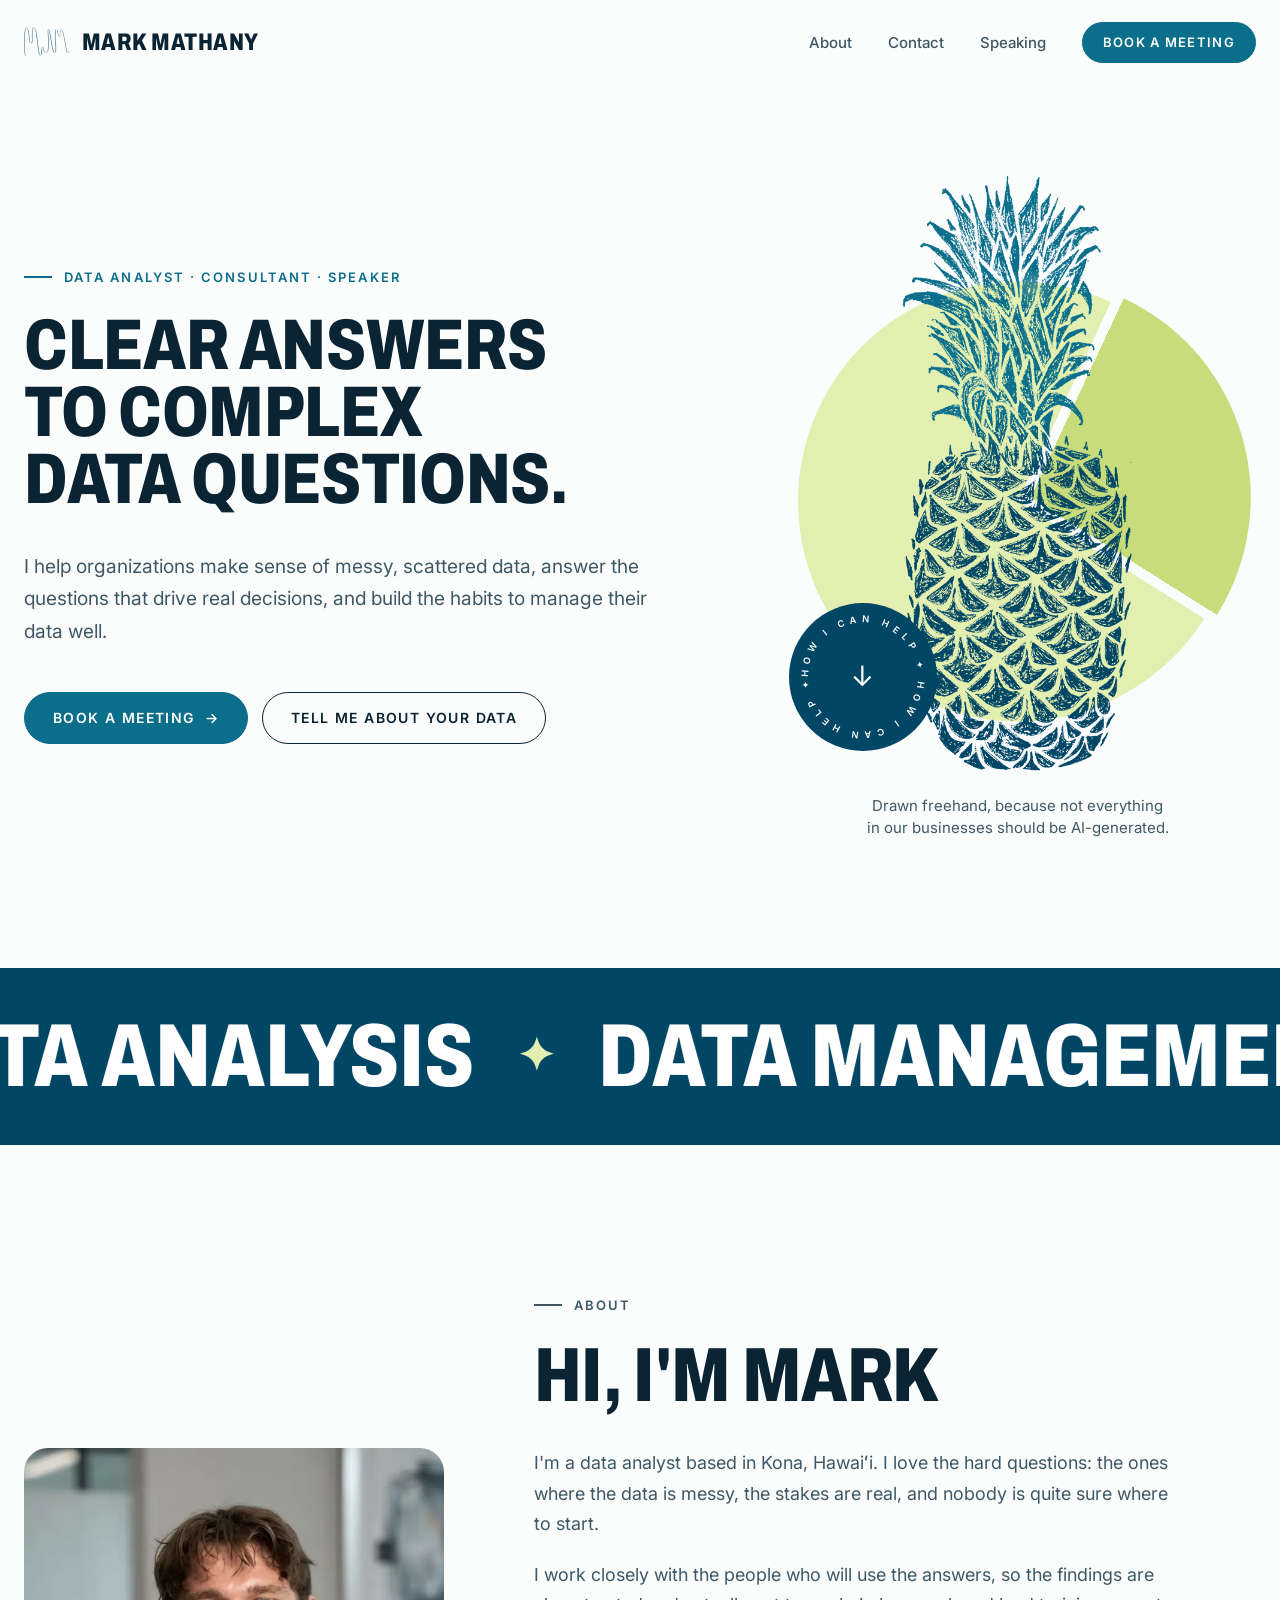
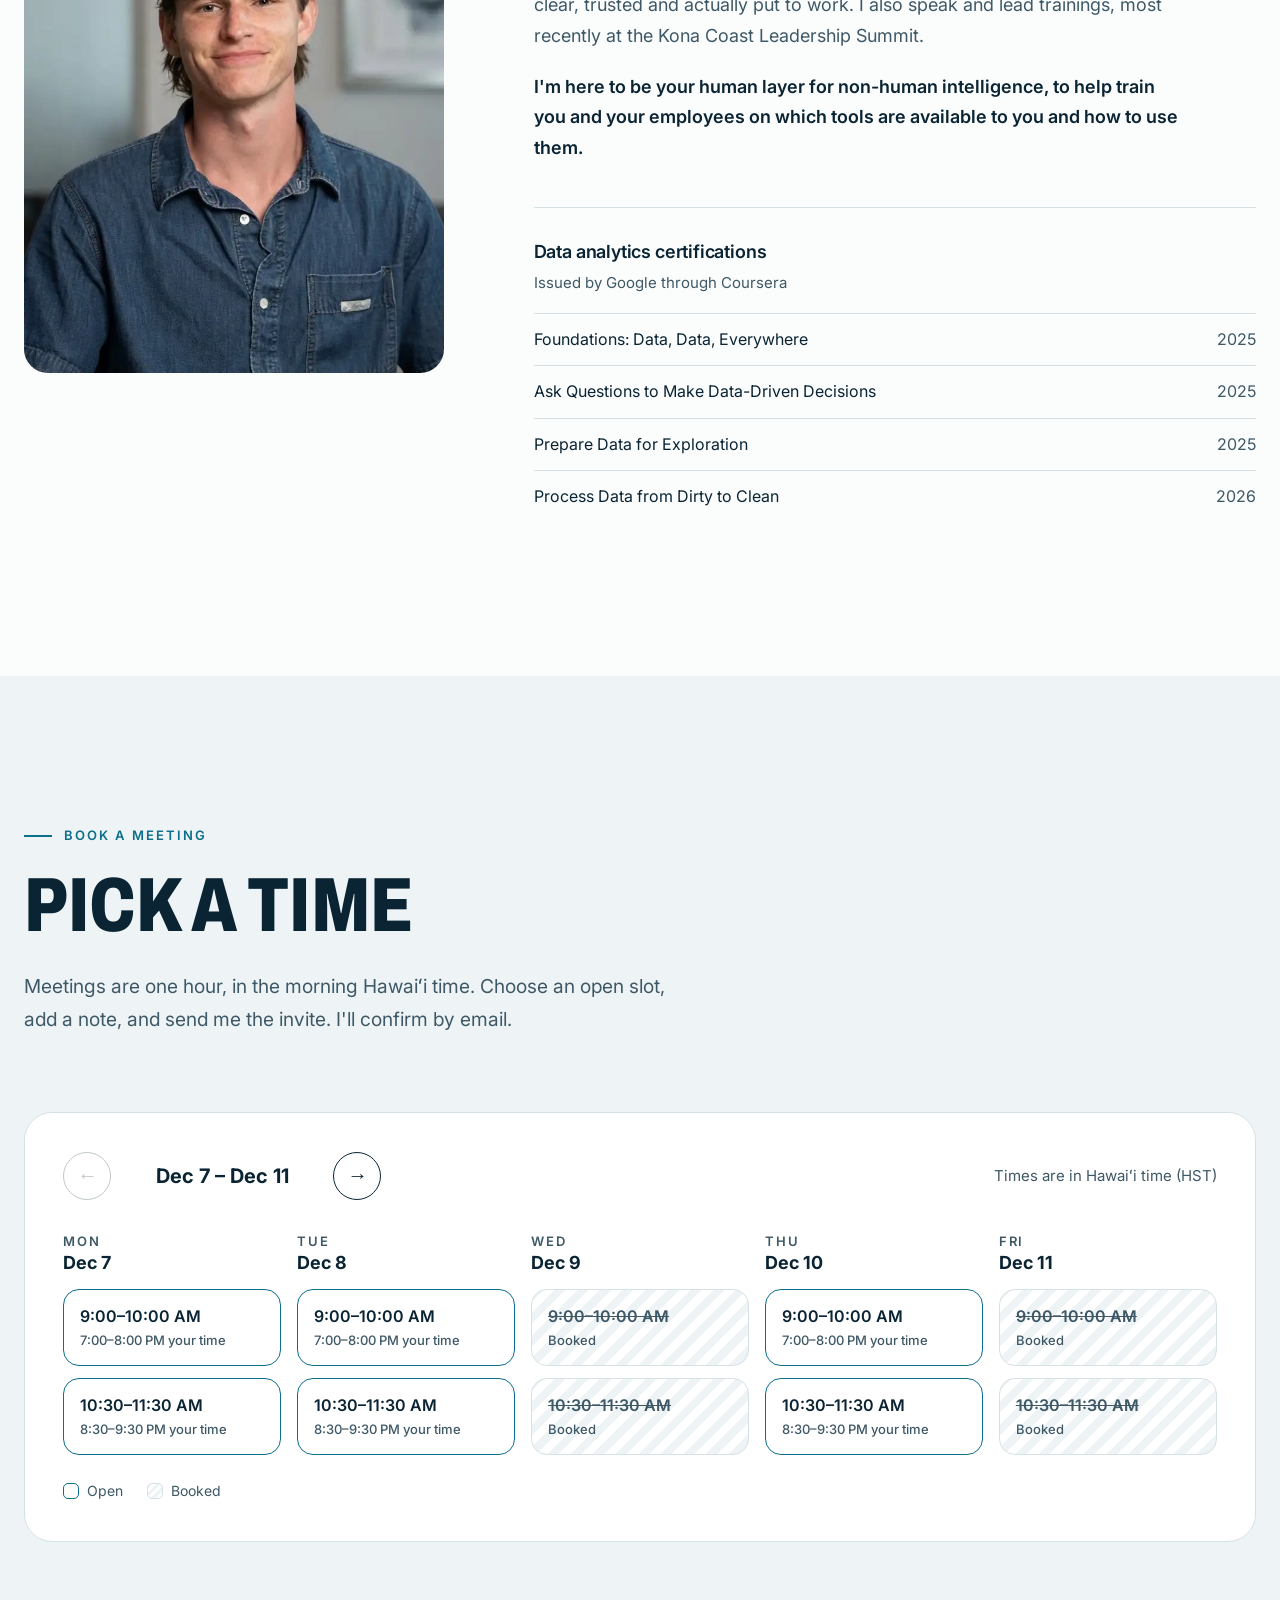
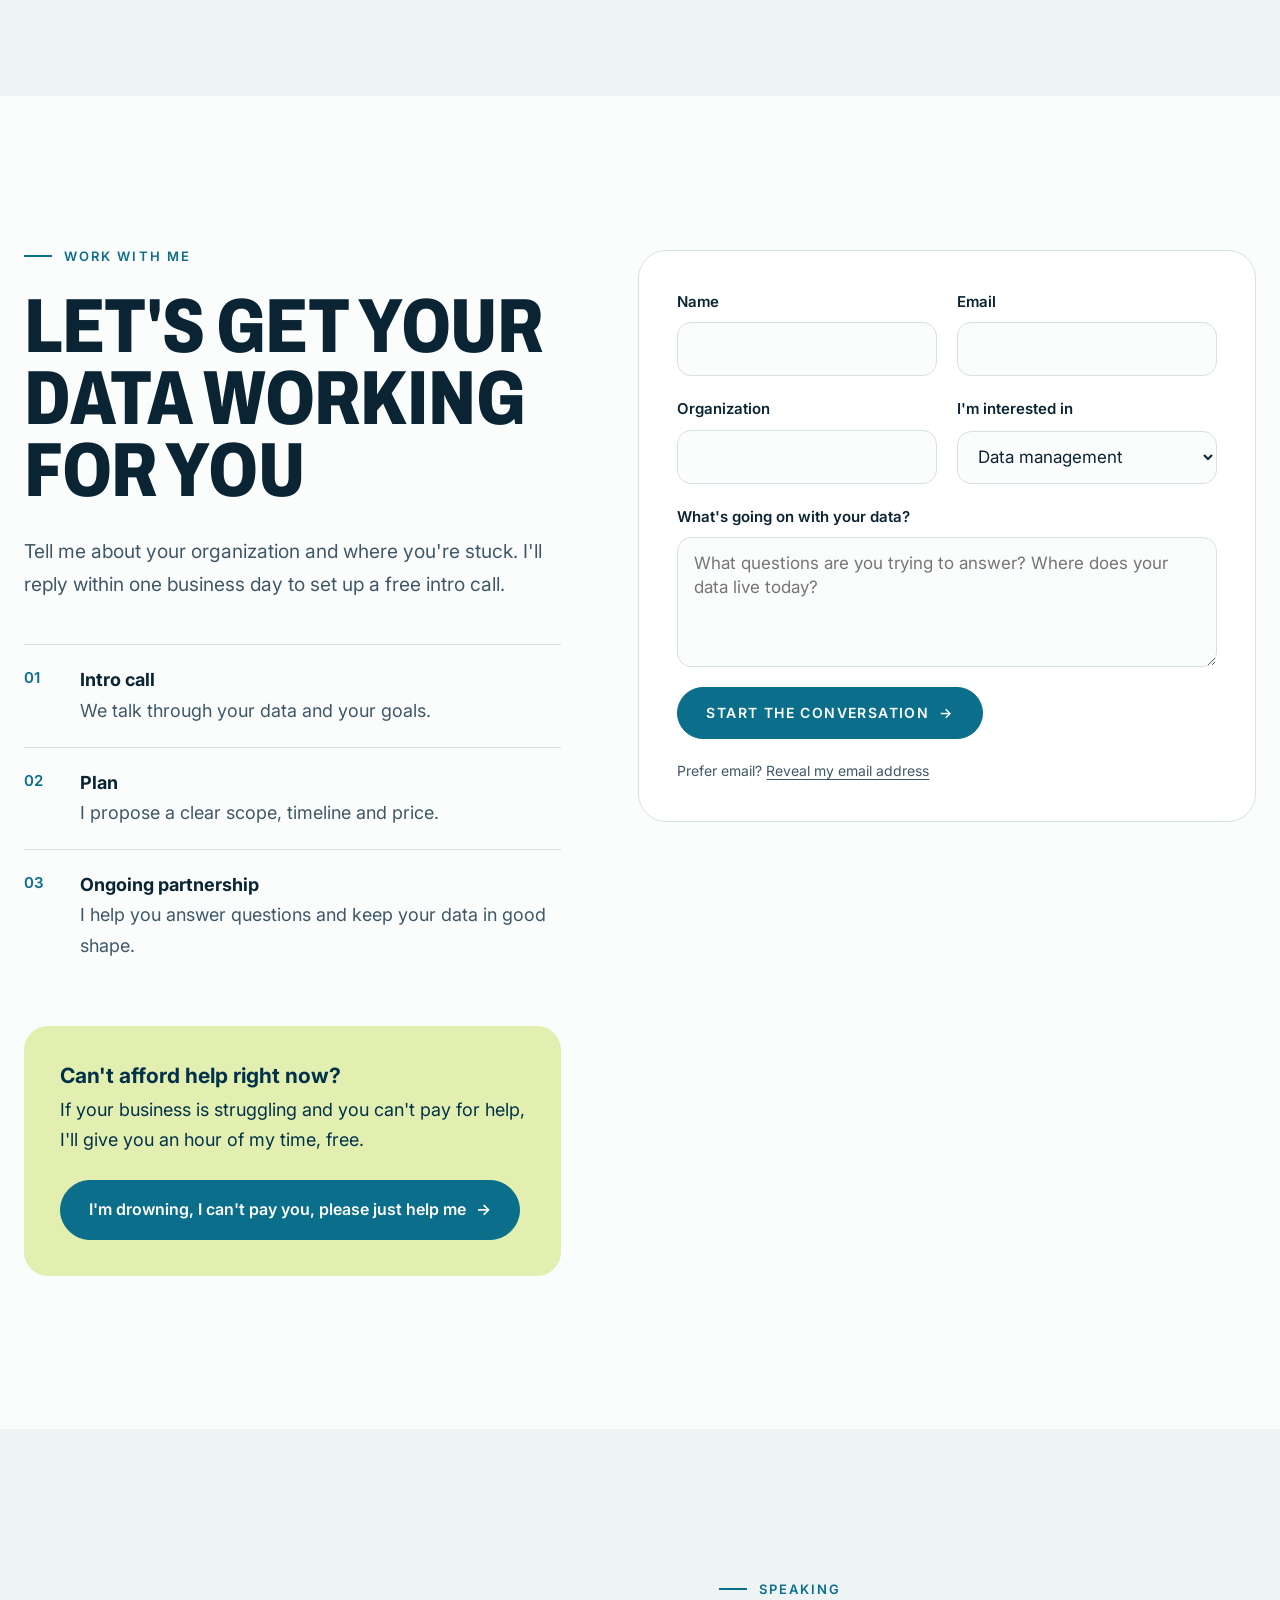
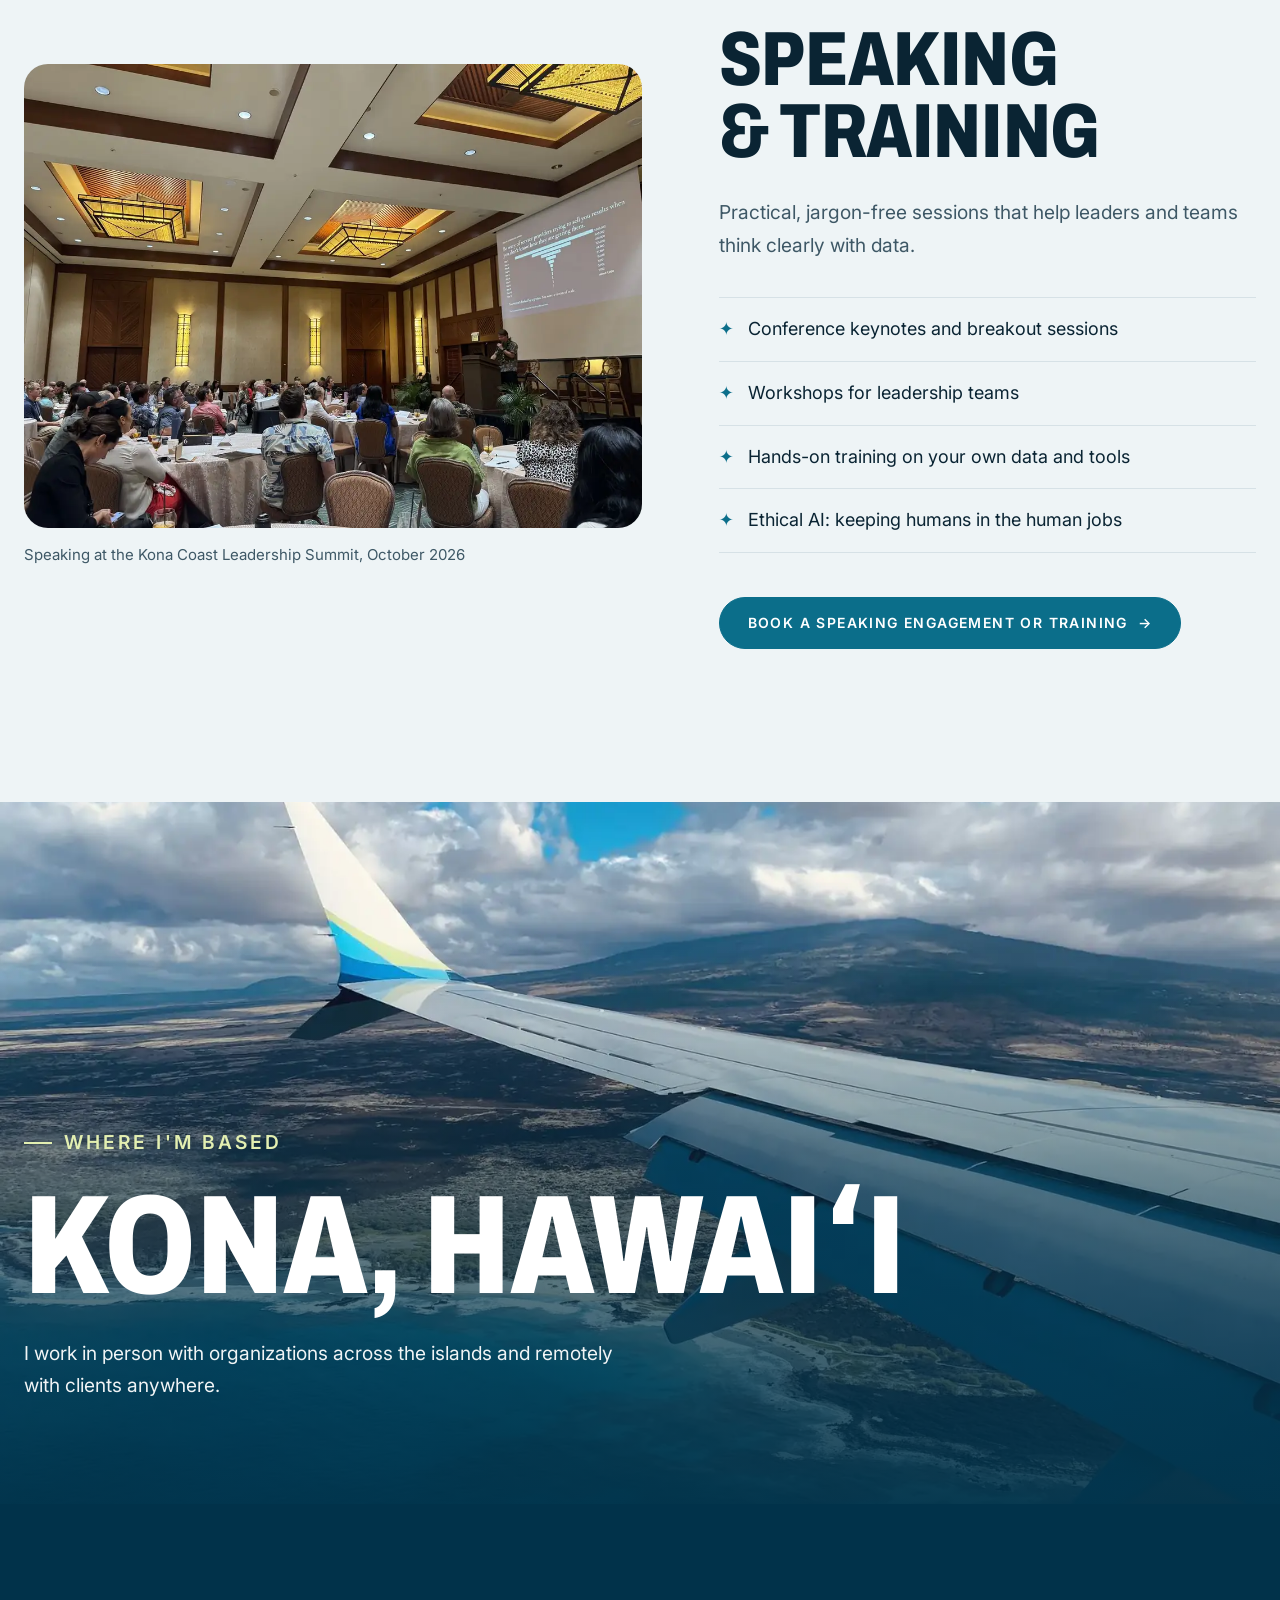
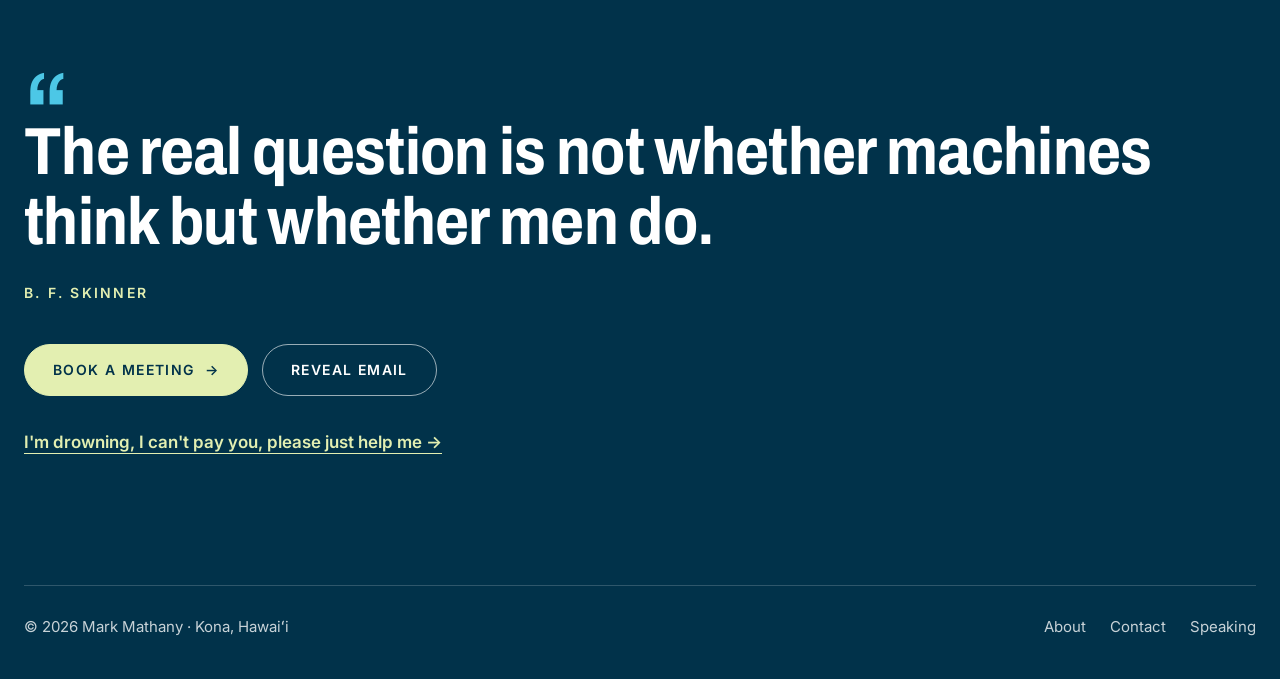
==== index.html @ 57499d97 "Point the spinning badge at About and update the hero roles The badge next to the pineapple now read" ====
<!doctype html>
<html lang="en">
<head>
<meta charset="utf-8">
<meta name="viewport" content="width=device-width, initial-scale=1">
<title>Mark Mathany | Data Analyst, Consultant &amp; Speaker in Kona, Hawaiʻi</title>
<meta name="description" content="Mark Mathany is a data analyst in Kona, Hawaiʻi who turns messy data into clear answers. Data analysis, data management, dashboards, ethical AI, speaking and training.">
<meta property="og:title" content="Mark Mathany | Data Analyst, Consultant &amp; Speaker">
<meta property="og:description" content="Clear answers to complex data questions. Based in Kona, Hawaiʻi.">
<meta property="og:type" content="website">
<meta property="og:site_name" content="Mark Mathany">
<meta property="og:url" content="https://www.markmathany.com/">
<meta property="og:image" content="https://www.markmathany.com/images/og.jpg?v=2">
<meta property="og:image:width" content="1200">
<meta property="og:image:height" content="630">
<meta property="og:image:alt" content="Clear answers to complex data questions. Mark Mathany, Kona, Hawaiʻi.">
<meta name="twitter:card" content="summary_large_image">
<link rel="canonical" href="https://www.markmathany.com/">
<meta name="theme-color" content="#024665">
<link rel="icon" type="image/png" href="images/favicon.png">
<link rel="apple-touch-icon" href="images/apple-touch-icon.png">
<link rel="preconnect" href="https://fonts.googleapis.com">
<link rel="preconnect" href="https://fonts.gstatic.com" crossorigin>
<link href="https://fonts.googleapis.com/css2?family=Archivo:wdth,wght@62..125,400..900&family=Inter:wght@400;500;600;700&display=swap" rel="stylesheet">
<script>document.documentElement.classList.add('js');</script>
<link rel="stylesheet" href="styles.css">
<script src="site.js" defer></script>
</head>
<body>
<a class="skip" href="#main">Skip to content</a>

<header class="site-header">
  <div class="wrap">
    <a class="logo" href="#top" aria-label="Mark Mathany, home"><span class="logo-mark" aria-hidden="true"></span>Mark Mathany</a>
    <nav class="nav" aria-label="Main">
      <a href="#about">About</a>
      <a href="#work-with-me">Contact</a>
      <a href="#speaking">Speaking</a>
      <a class="btn" href="#book">Book a meeting</a>
    </nav>
  </div>
</header>

<main id="main">
  <!-- ===== HERO ===== -->
  <section class="hero" id="top">
    <div class="wrap">
      <div>
        <p class="eyebrow">Data analyst · Consultant · Speaker</p>
        <h1>Clear answers to complex data questions.</h1>
        <p class="lede">I help organizations make sense of messy, scattered data, answer the questions that drive real decisions, and build the habits to manage their data well.</p>
        <div class="actions">
          <a class="btn" href="#book">Book a meeting <span class="arrow" aria-hidden="true">→</span></a>
          <a class="btn ghost" href="#work-with-me">Tell me about your data</a>
        </div>
      </div>
      <figure class="hero-visual">
        <div class="hero-art">
          <div class="sun" aria-hidden="true"></div>
          <div class="pineapple" role="img" aria-label="Hand-drawn pineapple illustration"></div>
          <a class="badge" href="#about" aria-label="How I can help">
            <svg viewBox="0 0 200 200" aria-hidden="true">
              <defs><path id="badge-circle" d="M100,100 m-74,0 a74,74 0 1,1 148,0 a74,74 0 1,1 -148,0"/></defs>
              <text><textPath href="#badge-circle" textLength="462" lengthAdjust="spacing">HOW I CAN HELP ✦ HOW I CAN HELP ✦</textPath></text>
            </svg>
            <span class="arrow" aria-hidden="true">↓</span>
          </a>
        </div>
        <figcaption class="art-note">Drawn freehand, because not everything in our businesses should be AI-generated.</figcaption>
      </figure>
    </div>
  </section>

  <!-- ===== SLIDING BANNER (drag it, or let it slide) ===== -->
  <div class="marquee on-dark" data-marquee aria-label="Data analysis, data management, ethical AI, dashboards and reporting, speaking, training. Based in Kona, Hawaiʻi.">
    <div class="marquee-track">
      <div class="marquee-group" aria-hidden="true">
        <span>Data analysis</span><span class="star">✦</span>
        <span>Data management</span><span class="star">✦</span>
        <span>Ethical AI</span><span class="star">✦</span>
        <span>Dashboards &amp; reporting</span><span class="star">✦</span>
        <span>Speaking</span><span class="star">✦</span>
        <span>Training</span><span class="star">✦</span>
        <span>Kona, Hawaiʻi</span><span class="star">✦</span>
      </div>
    </div>
  </div>

  <!-- ===== ABOUT ===== -->
  <section class="about" id="about">
    <div class="wrap">
      <img class="reveal" src="images/headshot.webp" alt="Portrait of Mark Mathany" loading="lazy">
      <div class="reveal">
        <p class="eyebrow">About</p>
        <h2>Hi, I'm Mark</h2>
        <p>I'm a data analyst based in Kona, Hawaiʻi. I love the hard questions: the ones where the data is messy, the stakes are real, and nobody is quite sure where to start.</p>
        <p>I work closely with the people who will use the answers, so the findings are clear, trusted and actually put to work. I also speak and lead trainings, most recently at the Kona Coast Leadership Summit.</p>
        <p class="mission">I'm here to be your human layer for <span class="nw">non-human</span> intelligence, to help train you and your employees on which tools are available to you and how to use them.</p>
        <div class="credentials">
          <h3>Data analytics certifications</h3>
          <p class="note">Issued by Google through Coursera</p>
          <ul>
            <li>Foundations: Data, Data, Everywhere <span>2025</span></li>
            <li>Ask Questions to Make Data-Driven Decisions <span>2025</span></li>
            <li>Prepare Data for Exploration <span>2025</span></li>
            <li>Process Data from Dirty to Clean <span>2026</span></li>
          </ul>
        </div>
      </div>
    </div>
  </section>

  <!-- ===== BOOK A MEETING ===== -->
  <section class="book" id="book">
    <div class="wrap">
      <div class="section-head reveal">
        <p class="eyebrow">Book a meeting</p>
        <h2>Pick a time</h2>
        <p class="lede">Meetings are one hour, in the morning Hawaiʻi time. Choose an open slot, add a note, and send me the invite. I'll confirm by email.</p>
      </div>
      <div class="booker reveal" data-booker>
        <div class="booker-bar">
          <button class="week-nav" type="button" data-step="-1" aria-label="Previous week">←</button>
          <p class="week-label" aria-live="polite"></p>
          <button class="week-nav" type="button" data-step="1" aria-label="Next week">→</button>
          <p class="tz-note">Times are in Hawaiʻi time (HST)</p>
        </div>
        <div class="days" role="list"></div>
        <div class="legend" aria-hidden="true"><span><i></i>Open</span><span><i class="k-booked"></i>Booked</span></div>
        <div class="confirm" hidden>
          <p class="confirm-time" aria-live="polite"></p>
          <label class="field">What would you like to talk about?
            <select name="topic">
              <option>Help with my data</option>
              <option>Ongoing data management</option>
              <option>Ethical AI practices</option>
              <option>Speaking engagement</option>
              <option>Team training</option>
              <option>Free help hour</option>
              <option>Something else</option>
            </select>
          </label>
          <label class="field">Anything I should know beforehand? (optional)
            <textarea name="note" rows="3"></textarea>
          </label>
          <div class="actions">
            <a class="btn" data-book-google target="_blank" rel="noopener">Book with Google Calendar <span class="arrow" aria-hidden="true">→</span></a>
            <a class="btn ghost" data-book-email>Request by email</a>
          </div>
          <p class="form-note">Google Calendar opens with the time filled in and me added as a guest. Save the event to send me the invite.</p>
        </div>
      </div>
    </div>
  </section>

  <!-- ===== WORK WITH ME ===== -->
  <section class="inquiry" id="work-with-me">
    <div class="wrap">
      <div class="reveal">
        <p class="eyebrow">Work with me</p>
        <h2>Let's get your data working for you</h2>
        <p class="lede" style="margin-top:28px">Tell me about your organization and where you're stuck. I'll reply within one business day to set up a free intro call.</p>
        <ol class="steps">
          <li><strong>Intro call</strong>We talk through your data and your goals.</li>
          <li><strong>Plan</strong>I propose a clear scope, timeline and price.</li>
          <li><strong>Ongoing partnership</strong>I help you answer questions and keep your data in good shape.</li>
        </ol>
        <div class="lifeline">
          <p class="lifeline-title">Can't afford help right now?</p>
          <p>If your business is struggling and you can't pay for help, I'll give you an hour of my time, free.</p>
          <a class="btn plea" href="help.html">I'm drowning, I can't pay you, please just help me <span class="arrow" aria-hidden="true">→</span></a>
        </div>
      </div>
      <!-- To receive messages without opening an email app, create a free form at formspree.io and paste its URL into data-endpoint. -->
      <form class="reveal" id="inquiry-form" data-endpoint="" data-subject="New inquiry">
        <div class="row">
          <label class="field">Name<input name="name" required autocomplete="name"></label>
          <label class="field">Email<input name="email" type="email" required autocomplete="email"></label>
        </div>
        <div class="row">
          <label class="field">Organization<input name="organization" autocomplete="organization"></label>
          <label class="field">I'm interested in
            <select name="interest">
              <option>Data management</option>
              <option>A specific problem</option>
              <option>Dashboards and reporting</option>
              <option>Ethical AI practices</option>
              <option>Speaking or training</option>
              <option>Not sure yet</option>
            </select>
          </label>
        </div>
        <label class="field">What's going on with your data?<textarea name="message" required placeholder="What questions are you trying to answer? Where does your data live today?"></textarea></label>
        <button class="btn" type="submit">Start the conversation <span class="arrow" aria-hidden="true">→</span></button>
        <p class="form-note form-status" aria-live="polite">Prefer email? <button class="show-email" type="button" data-show-email>Reveal my email address</button></p>
      </form>
    </div>
  </section>

  <!-- ===== SPEAKING ===== -->
  <section class="speaking" id="speaking">
    <div class="wrap">
      <figure class="reveal">
        <img src="images/speaking.webp" alt="Mark Mathany presenting data to a full conference room" loading="lazy">
        <figcaption>Speaking at the Kona Coast Leadership Summit, October 2026</figcaption>
      </figure>
      <div class="reveal">
        <p class="eyebrow">Speaking</p>
        <h2>Speaking &amp; training</h2>
        <p class="lede" style="margin-top:28px">Practical, jargon-free sessions that help leaders and teams think clearly with data.</p>
        <ul>
          <li>Conference keynotes and breakout sessions</li>
          <li>Workshops for leadership teams</li>
          <li>Hands-on training on your own data and tools</li>
          <li>Ethical AI: keeping humans in the human jobs</li>
        </ul>
        <a class="btn" href="#book" data-topic="Speaking engagement">Book a speaking engagement or training <span class="arrow" aria-hidden="true">→</span></a>
      </div>
    </div>
  </section>

  <!-- ===== KONA ===== -->
  <section class="place on-dark" aria-labelledby="place-title">
    <img src="images/kona.webp" alt="View from a plane window over the Kona coast, with lava fields, turquoise water and Hualālai under the clouds" loading="lazy">
    <div class="wrap reveal">
      <p class="eyebrow">Where I'm based</p>
      <h2 id="place-title">Kona, Hawaiʻi</h2>
      <p>I work in person with organizations across the islands and remotely with clients anywhere.</p>
    </div>
  </section>

  <!-- ===== RECOMMENDATIONS =====
       Hidden until real quotes are in. To show it: remove the word "hidden" below
       and fill in each quote with the person's words, name, role and organization. -->
  <section class="recommendations" id="recommendations" hidden>
    <div class="wrap">
      <div class="section-head">
        <p class="eyebrow">Recommendations</p>
        <h2>What clients say</h2>
      </div>
      <div class="quotes-grid">
        <blockquote class="quote">“Quote from the client.”<footer><strong>Name</strong>Role, Organization</footer></blockquote>
        <blockquote class="quote">“Quote from the client.”<footer><strong>Name</strong>Role, Organization</footer></blockquote>
      </div>
    </div>
  </section>
</main>

<footer class="site-footer on-dark">
  <div class="wrap">
    <figure class="footer-quote">
      <blockquote>The real question is not whether machines think but whether men do.</blockquote>
      <figcaption>B. F. Skinner</figcaption>
    </figure>
    <div class="actions">
      <a class="btn lime" href="#book">Book a meeting <span class="arrow" aria-hidden="true">→</span></a>
      <button class="btn light" type="button" data-show-email>Reveal email</button>
    </div>
    <p class="footer-plea"><a href="help.html">I'm drowning, I can't pay you, please just help me <span aria-hidden="true">→</span></a></p>
    <div class="footer-bottom">
      <p>© <span class="year"></span> Mark Mathany · Kona, Hawaiʻi</p>
      <nav aria-label="Footer">
        <a href="#about">About</a>
        <a href="#work-with-me">Contact</a>
        <a href="#speaking">Speaking</a>
      </nav>
    </div>
  </div>
</footer>

</body>
</html>
---- styles.css ----
/* Colors are taken from the coastline photo: ocean, lagoon, sky, cloud and the wingtip lime. */
:root {
  --bg: #fbfcfc;
  --cloud: #eef4f6;
  --surface: #ffffff;
  --ink: #0a2433;
  --muted: #3e5866;
  --line: #d6e1e6;
  --ocean: #024665;
  --ocean-deep: #01324a;
  --lagoon: #0b6e8a;
  --lagoon-dark: #08566c;
  --sky: #0f88c2;
  --wing: #4cc7e6;
  --lime: #e3efb1;
  --lime-deep: #c9dc7c;
  --display: 'Archivo', 'Arial Narrow', sans-serif;
  --body: 'Inter', system-ui, -apple-system, 'Segoe UI', sans-serif;
}
*, *::before, *::after { box-sizing: border-box; }
html { scroll-behavior: smooth; -webkit-text-size-adjust: 100%; }
body { margin: 0; background: var(--bg); color: var(--ink); font: 400 18px/1.7 var(--body); -webkit-font-smoothing: antialiased; }
img { display: block; max-width: 100%; }
a { color: inherit; }
p, figure { margin: 0; }
::selection { background: var(--lime); color: var(--ink); }
:focus-visible { outline: 3px solid var(--sky); outline-offset: 3px; }
.wrap { width: min(1240px, 100% - 48px); margin-inline: auto; }
@media (max-width: 600px) { .wrap { width: calc(100% - 40px); } }
.skip { position: absolute; left: -9999px; }
.skip:focus { left: 16px; top: 16px; z-index: 100; background: var(--surface); padding: 10px 16px; }

/* ---------- Type ---------- */
h1, h2, .display {
  font-family: var(--display); font-weight: 800; font-stretch: 78%;
  text-transform: uppercase; letter-spacing: -0.005em; line-height: .94; margin: 0; text-wrap: balance;
}
.nw { white-space: nowrap; }
h1 .line { display: block; }
h1 { font-size: clamp(46px, 5.6vw, 84px); }
h2 { font-size: clamp(42px, 6vw, 88px); }
h3 { font: 600 22px/1.3 var(--body); letter-spacing: -0.01em; margin: 0; }
.eyebrow {
  display: flex; align-items: center; gap: 12px; margin: 0 0 28px;
  font: 600 13px/1 var(--body); letter-spacing: .16em; text-transform: uppercase; color: var(--lagoon);
}
.eyebrow::before { content: ""; width: 28px; height: 2px; background: currentColor; }
.lede { font-size: clamp(19px, 1.5vw, 21px); color: var(--muted); max-width: 34em; }
section { padding-block: clamp(96px, 12vw, 176px); }
.section-head { max-width: 760px; }
.section-head .lede { margin-top: 28px; }

/* ---------- Buttons ---------- */
.btn {
  display: inline-flex; align-items: center; gap: 10px; padding: 18px 28px; border-radius: 999px;
  background: var(--lagoon); color: #fff; border: 1.5px solid var(--lagoon);
  font: 600 14px/1 var(--body); letter-spacing: .1em; text-transform: uppercase; text-decoration: none;
  transition: background-color .2s, color .2s, border-color .2s;
}
.btn:hover { background: var(--lagoon-dark); border-color: var(--lagoon-dark); }
.btn .arrow { transition: transform .2s; }
.btn:hover .arrow { transform: translateX(4px); }
.btn.ghost { background: transparent; color: var(--ink); border-color: var(--ink); }
.btn.ghost:hover { background: var(--ink); color: #fff; }
.btn.lime { background: var(--lime); color: var(--ocean-deep); border-color: var(--lime); }
.btn.lime:hover { background: #fff; border-color: #fff; }
.btn.light { background: transparent; color: #fff; border-color: rgba(255, 255, 255, .6); }
.btn.light:hover { background: #fff; color: var(--ocean-deep); }
.actions { display: flex; flex-wrap: wrap; gap: 14px; }
@media (max-width: 600px) { .btn { padding-inline: 22px; letter-spacing: .06em; } }

/* ---------- Header ---------- */
.site-header {
  position: sticky; top: 0; z-index: 50;
  background: rgba(251, 252, 252, .88); backdrop-filter: saturate(1.4) blur(12px);
  border-bottom: 1px solid transparent; transition: border-color .3s;
}
.site-header.scrolled { border-bottom-color: var(--line); }
.site-header .wrap { display: flex; align-items: center; justify-content: space-between; height: 84px; }
.logo {
  display: flex; align-items: center; gap: 12px; text-decoration: none;
  font-family: var(--display); font-weight: 800; font-stretch: 78%; font-size: 24px; letter-spacing: .02em; text-transform: uppercase;
}
.logo-mark {
  width: 46px; height: 30px; background: var(--ocean);
  -webkit-mask: url(images/monogram.png) center / contain no-repeat; mask: url(images/monogram.png) center / contain no-repeat;
}
.nav { display: flex; align-items: center; gap: 36px; }
.nav a:not(.btn) { text-decoration: none; font: 500 15px/1 var(--body); color: var(--muted); }
.nav a:not(.btn):hover { color: var(--ink); }
.nav .btn { padding: 13px 20px; font-size: 13px; }
@media (max-width: 900px) { .nav a:not(.btn) { display: none; } }
@media (max-width: 420px) { .logo { font-size: 20px; } .logo-mark { width: 36px; } .nav .btn { padding: 12px 14px; font-size: 12px; } }

/* ---------- Hero ---------- */
.hero { padding-block: clamp(48px, 7vw, 112px) clamp(80px, 10vw, 140px); }
.hero .wrap { display: grid; grid-template-columns: minmax(0, 1.45fr) minmax(0, 1fr); gap: clamp(32px, 5vw, 80px); align-items: center; }
.hero h1 { margin-bottom: 36px; }
.hero .lede { margin-bottom: 44px; }
/* On phones the three roles fit on one line once the short rule is dropped */
@media (max-width: 600px) { .hero .eyebrow { font-size: 12px; letter-spacing: .12em; } .hero .eyebrow::before { display: none; } }
.hero-visual { margin: 0; }
.hero-art { position: relative; display: grid; place-items: center; min-height: 600px; }
.art-note { max-width: 21em; margin: 20px auto 0; font-size: 15px; line-height: 1.5; color: var(--muted); text-align: center; text-wrap: balance; }
/* The circle is a small pie chart: one darker slice is pulled out from the rest. */
.sun { position: absolute; top: 50%; left: 50%; width: min(100%, 440px); aspect-ratio: 1; border-radius: 50%; background: conic-gradient(from 25deg, transparent 0 27%, var(--lime) 0); transform: translate(-50%, -44%); }
.sun::after { content: ""; position: absolute; inset: 0; border-radius: 50%; background: conic-gradient(from 25deg, var(--lime-deep) 0 27%, transparent 0); transform: translate(2.9%, -0.85%); }
.pineapple {
  position: relative; height: 600px; aspect-ratio: 389 / 1000;
  background: linear-gradient(180deg, var(--lagoon) 0 40%, var(--ocean) 50% 100%);
  -webkit-mask: url(images/pineapple.webp) center / contain no-repeat; mask: url(images/pineapple.webp) center / contain no-repeat;
}
.badge {
  position: absolute; left: 2%; bottom: 4%; width: 148px; height: 148px; border-radius: 50%;
  display: grid; place-items: center; background: var(--ocean); color: #fff; text-decoration: none;
}
.badge svg { position: absolute; inset: 0; width: 100%; height: 100%; animation: spin 22s linear infinite; }
.badge text { font: 600 12.5px var(--body); letter-spacing: .2em; fill: #fff; }
.badge .arrow { font-size: 28px; transition: transform .2s; }
.badge:hover .arrow { transform: translateY(4px); }
@keyframes spin { to { transform: rotate(360deg); } }
@media (max-width: 900px) {
  .hero .wrap { grid-template-columns: 1fr; }
  .hero-art { min-height: 440px; }
  .pineapple { height: 420px; }
  .sun { width: min(320px, 100%); }
  .badge { width: 120px; height: 120px; left: 0; }
}

/* ---------- Sliding banner ---------- */
.marquee { padding: clamp(28px, 4vw, 44px) 0; background: var(--ocean); color: #fff; overflow: hidden; user-select: none; -webkit-user-select: none; touch-action: pan-y; }
.marquee-track { display: flex; width: max-content; will-change: transform; }
.marquee-group { display: flex; align-items: center; flex-shrink: 0; }
.marquee-group span {
  padding-inline: .32em; white-space: nowrap;
  font-family: var(--display); font-weight: 800; font-stretch: 78%; font-size: clamp(44px, 7vw, 104px); line-height: 1; text-transform: uppercase;
}
.marquee-group .star { color: var(--lime); font-size: clamp(24px, 3.5vw, 52px); }

/* ---------- Numbered list (free help page) ---------- */
.services-list { margin-top: clamp(56px, 7vw, 96px); border-bottom: 1px solid var(--line); }
.service { display: grid; grid-template-columns: 64px minmax(0, 1fr) minmax(0, 1.15fr); gap: 12px 48px; align-items: baseline; padding: 40px 0; border-top: 1px solid var(--line); }
.service:first-child { border-top: 1.5px solid var(--ink); }
.service .num { font: 600 15px/1.6 var(--body); color: var(--lagoon); }
.service h3 { font-family: var(--display); font-weight: 800; font-stretch: 78%; font-size: clamp(28px, 3vw, 42px); line-height: 1; text-transform: uppercase; }
.service p { color: var(--muted); }
@media (max-width: 760px) { .service { grid-template-columns: 36px minmax(0, 1fr); column-gap: 16px; } .service p { grid-column: 2; } }

/* ---------- Speaking ---------- */
.speaking { background: var(--cloud); }
.speaking .wrap { display: grid; grid-template-columns: minmax(0, 1.15fr) minmax(0, 1fr); gap: clamp(40px, 6vw, 96px); align-items: center; }
.speaking img { width: 100%; aspect-ratio: 4 / 3; object-fit: cover; object-position: 70% 50%; border-radius: 24px; }
.speaking figcaption { margin-top: 14px; font-size: 15px; color: var(--muted); }
.speaking ul { list-style: none; margin: 36px 0 44px; padding: 0; border-top: 1px solid var(--line); }
.speaking li { display: flex; gap: 14px; padding: 16px 0; border-bottom: 1px solid var(--line); }
.speaking li::before { content: "✦"; color: var(--lagoon); }
@media (max-width: 900px) { .speaking .wrap { grid-template-columns: 1fr; } }

/* ---------- Kona ---------- */
.place { position: relative; display: grid; align-items: end; min-height: clamp(560px, 78vh, 820px); padding: 0; overflow: hidden; color: #fff; }
.place img { position: absolute; inset: 0; width: 100%; height: 100%; object-fit: cover; object-position: 50% 55%; }
.place::after { content: ""; position: absolute; inset: 0; background: linear-gradient(180deg, rgba(1, 50, 74, 0) 20%, rgba(1, 50, 74, .55) 55%, rgba(1, 50, 74, .92) 100%); }
.place .wrap { position: relative; z-index: 1; padding-block: clamp(56px, 8vw, 112px); }
.place .eyebrow { color: var(--lime); }
.place h2 { font-size: clamp(60px, 11vw, 168px); }
.place p { max-width: 32em; margin-top: 24px; font-size: clamp(18px, 1.5vw, 21px); color: rgba(255, 255, 255, .94); }

/* ---------- About ---------- */
.about .wrap { display: grid; grid-template-columns: minmax(0, 420px) minmax(0, 1fr); gap: clamp(40px, 7vw, 120px); align-items: center; }
.about img { width: 100%; aspect-ratio: 4 / 5; object-fit: cover; object-position: 50% 28%; border-radius: 24px; }
.about h2 { margin-bottom: 36px; }
.about p { max-width: 36em; color: var(--muted); }
.about p + p { margin-top: 20px; }
.about .mission { color: var(--ink); font-weight: 600; }
.credentials { margin-top: 44px; padding-top: 32px; border-top: 1px solid var(--line); }
.credentials h3 { font-size: 18px; }
.credentials .note { margin-top: 6px; font-size: 15px; }
.credentials ul { list-style: none; margin: 18px 0 0; padding: 0; }
.credentials li { display: flex; justify-content: space-between; gap: 16px; padding: 12px 0; border-top: 1px solid var(--line); font-size: 16px; }
.credentials li span { color: var(--muted); white-space: nowrap; }
@media (max-width: 900px) { .about .wrap { grid-template-columns: 1fr; } .about img { max-width: 380px; } }

/* ---------- Recommendations (shown once real quotes are added) ---------- */
.quotes-grid { display: grid; grid-template-columns: repeat(auto-fit, minmax(300px, 1fr)); gap: 24px; margin-top: clamp(48px, 6vw, 80px); }
.quote { margin: 0; padding: 36px; border-radius: 24px; background: var(--cloud); font-size: 20px; line-height: 1.6; }
.quote footer { margin-top: 24px; font-size: 15px; color: var(--muted); }
.quote footer strong { display: block; color: var(--ink); }

/* ---------- Booking calendar ---------- */
.book { background: var(--cloud); }
.booker { margin-top: clamp(48px, 6vw, 80px); padding: clamp(20px, 3vw, 40px); border: 1px solid var(--line); border-radius: 28px; background: var(--surface); }
.booker-bar { display: flex; flex-wrap: wrap; align-items: center; gap: 16px; margin-bottom: 32px; }
.week-nav { width: 48px; height: 48px; border-radius: 50%; border: 1.5px solid var(--ink); background: none; color: var(--ink); font-size: 20px; }
.week-nav:disabled { opacity: .25; }
.week-label { min-width: 9.5em; text-align: center; font: 700 20px/1.2 var(--body); }
.tz-note { margin-left: auto; font-size: 15px; color: var(--muted); }
.days { display: grid; grid-template-columns: repeat(5, minmax(0, 1fr)); gap: 16px; }
.day h4 { margin: 0 0 14px; font: 600 13px/1.4 var(--body); letter-spacing: .14em; text-transform: uppercase; color: var(--muted); }
.day h4 strong { display: block; font-size: 18px; letter-spacing: 0; text-transform: none; color: var(--ink); }
.slot {
  display: block; width: 100%; margin-bottom: 12px; padding: 16px; text-align: left;
  border: 1.5px solid var(--lagoon); border-radius: 16px; background: var(--surface); color: var(--ink);
  font: 600 16px/1.3 var(--body); transition: background-color .15s, color .15s;
}
.slot small { display: block; margin-top: 4px; font: 500 13px/1.4 var(--body); color: var(--muted); }
.slot:not(:disabled):hover { background: var(--lime); }
.slot[aria-pressed="true"], .slot[aria-pressed="true"]:hover { background: var(--lagoon); color: #fff; }
.slot[aria-pressed="true"] small { color: rgba(255, 255, 255, .88); }
.slot.booked { border-color: var(--line); background: repeating-linear-gradient(135deg, var(--cloud) 0 8px, var(--surface) 8px 16px); color: var(--muted); }
.slot.booked .time { text-decoration: line-through; }
.slot.past { border-color: var(--line); background: var(--bg); color: #7d929c; }
.legend { display: flex; gap: 24px; margin-top: 12px; font-size: 14px; color: var(--muted); }
.legend span { display: inline-flex; align-items: center; gap: 8px; }
.legend i { width: 16px; height: 16px; border-radius: 5px; border: 1.5px solid var(--lagoon); }
.legend .k-booked { border-color: var(--line); background: repeating-linear-gradient(135deg, var(--cloud) 0 3px, var(--surface) 3px 6px); }
.confirm { display: grid; gap: 20px; max-width: 680px; margin-top: 36px; padding-top: 36px; border-top: 1px solid var(--line); }
.confirm[hidden] { display: none; }
.confirm-time { font: 700 clamp(20px, 2vw, 24px)/1.35 var(--body); }
.confirm .actions { margin-top: 4px; }
@media (max-width: 760px) {
  .days { grid-template-columns: 1fr; gap: 0; }
  .day { display: grid; grid-template-columns: 1fr 1fr; gap: 10px; padding-block: 16px; border-bottom: 1px solid var(--line); }
  .day:first-child { padding-top: 0; }
  .day h4 { grid-column: 1 / -1; margin: 0; }
  .day h4 strong { display: inline; margin-left: 8px; font-size: 16px; }
  .slot { margin: 0; padding: 12px 14px; font-size: 15px; }
  .tz-note { margin-left: 0; width: 100%; }
}

/* ---------- Forms ---------- */
.field { display: grid; gap: 8px; font-size: 15px; font-weight: 600; }
input, select, textarea {
  width: 100%; padding: 14px 16px; border: 1.5px solid var(--line); border-radius: 14px;
  background: var(--bg); color: var(--ink); font: 400 17px/1.4 var(--body);
}
input:focus, select:focus, textarea:focus { outline: none; border-color: var(--lagoon); box-shadow: 0 0 0 4px rgba(11, 110, 138, .14); }
textarea { min-height: 130px; resize: vertical; }
.form-note { font-size: 14px; color: var(--muted); }
.show-email { padding: 0; border: 0; background: none; color: inherit; font: inherit; text-decoration: underline; text-underline-offset: 3px; }
[data-show-email] { cursor: pointer; }

/* ---------- Work with me ---------- */
.inquiry .wrap { display: grid; grid-template-columns: minmax(0, 1fr) minmax(0, 1.15fr); gap: clamp(40px, 6vw, 96px); align-items: start; }
.steps { list-style: none; margin: 44px 0 0; padding: 0; counter-reset: step; }
.steps li { position: relative; padding: 20px 0 20px 56px; border-top: 1px solid var(--line); color: var(--muted); counter-increment: step; }
.steps li::before { content: "0" counter(step); position: absolute; left: 0; top: 20px; font: 600 15px/1.7 var(--body); color: var(--lagoon); }
.steps strong { display: block; color: var(--ink); }
.inquiry form { display: grid; gap: 20px; padding: clamp(24px, 3vw, 44px); border: 1px solid var(--line); border-radius: 28px; background: var(--surface); }
.row { display: grid; grid-template-columns: 1fr 1fr; gap: 20px; }
.inquiry form .btn { justify-self: start; cursor: pointer; }
.inquiry .aside-link { margin-top: 28px; font-size: 16px; color: var(--muted); }
.inquiry .aside-link a { color: var(--lagoon); font-weight: 600; text-underline-offset: 4px; }
@media (max-width: 900px) { .inquiry .wrap, .row { grid-template-columns: 1fr; } }

/* ---------- Free help (lifeline) ---------- */
.lifeline { margin-top: 44px; padding: clamp(24px, 3vw, 36px); border-radius: 24px; background: var(--lime); color: var(--ocean-deep); }
.lifeline-title { font: 700 21px/1.3 var(--body); }
.lifeline p + p { margin-top: 6px; }
.lifeline .btn { margin-top: 24px; }
.btn.plea { text-transform: none; letter-spacing: 0; font-size: 16px; line-height: 1.35; text-align: left; }
.btn.plea .arrow { flex-shrink: 0; }

/* ---------- Free help page ---------- */
.lifebuoy-art { position: relative; display: grid; place-items: center; min-height: 560px; }
.water { position: absolute; top: 50%; left: 50%; width: min(100%, 480px); aspect-ratio: 1; border-radius: 50%; background: var(--ocean); transform: translate(-50%, -50%); }
.water svg { position: absolute; inset: 0; width: 100%; height: 100%; animation: spin 40s linear infinite; }
.water text { font: 600 8.5px var(--body); letter-spacing: .18em; fill: var(--lime); }
.lifebuoy {
  position: relative; width: min(62%, 300px); aspect-ratio: 1; border-radius: 50%;
  background: conic-gradient(from -22.5deg, var(--lime) 0 45deg, #fff 0 90deg, var(--lime) 0 135deg, #fff 0 180deg, var(--lime) 0 225deg, #fff 0 270deg, var(--lime) 0 315deg, #fff 0);
  -webkit-mask: radial-gradient(circle closest-side, transparent 52%, #000 calc(52% + 1px));
  mask: radial-gradient(circle closest-side, transparent 52%, #000 calc(52% + 1px));
  animation: bob 6s ease-in-out infinite;
}
@keyframes bob { 50% { transform: translateY(-12px) rotate(8deg); } }
@media (max-width: 900px) { .lifebuoy-art { min-height: 380px; } .water { width: min(100%, 340px); } .lifebuoy { width: min(62%, 210px); } }

.promise { padding-block: clamp(36px, 5vw, 56px); background: var(--lime); color: var(--ocean-deep); text-align: center; }
.promise p { font-family: var(--display); font-weight: 800; font-stretch: 78%; font-size: clamp(32px, 4.6vw, 64px); line-height: 1.05; text-transform: uppercase; }
.promise b { font-weight: inherit; white-space: nowrap; }
.promise span { display: inline-block; margin-inline: .35em; color: var(--lagoon); font-size: .6em; vertical-align: .2em; }
@media (max-width: 600px) { .promise b { display: block; } .promise span { display: none; } }

.story .wrap { display: grid; grid-template-columns: minmax(0, 1fr) minmax(0, 1fr); gap: 32px clamp(40px, 6vw, 96px); align-items: start; }
.story h2 { font-size: clamp(40px, 5vw, 72px); }
.story h2 em { font-style: normal; color: var(--lagoon); }
.story p:not(.eyebrow) { font-size: clamp(19px, 1.5vw, 21px); color: var(--muted); }
.story p + p { margin-top: 22px; }
.story .offer { color: var(--ink) !important; font-weight: 600; }
.signoff { display: flex; align-items: center; gap: 16px; margin-top: 32px; }
.signoff img { flex-shrink: 0; width: 64px; height: 64px; border-radius: 50%; box-shadow: 0 0 0 3px var(--bg), 0 0 0 5px var(--lime); }
.story .signoff p { font-size: 15px; line-height: 1.5; }
.signoff strong { display: block; font-size: 17px; color: var(--ink); }
@media (max-width: 900px) { .story .wrap { grid-template-columns: 1fr; } }

.hour { padding-top: 0; }
.ask-list { background: var(--cloud); }
.pills { display: flex; flex-wrap: wrap; gap: 14px; list-style: none; margin: clamp(44px, 6vw, 72px) 0 0; padding: 0; }
.pills li { padding: 14px 24px; border: 1.5px solid var(--line); border-radius: 999px; background: var(--surface); font: 600 clamp(17px, 1.5vw, 20px)/1.35 var(--body); color: var(--ocean); }

/* ---------- Footer ---------- */
.site-footer { padding: clamp(96px, 12vw, 160px) 0 40px; background: var(--ocean-deep); color: #fff; }
.site-footer h2 { font-size: clamp(60px, 11vw, 176px); }
.footer-quote { margin: 0; }
.footer-quote blockquote { max-width: 17em; margin: 0; font-family: var(--display); font-weight: 700; font-stretch: 85%; font-size: clamp(36px, 5.2vw, 80px); line-height: 1.06; letter-spacing: -0.01em; }
.footer-quote blockquote::before { content: "“"; display: block; height: .55em; color: var(--wing); font-size: 1.6em; line-height: 1; }
.footer-quote figcaption { margin-top: 28px; font: 600 14px/1 var(--body); letter-spacing: .16em; text-transform: uppercase; color: var(--lime); }
.site-footer .actions { margin-top: 44px; }
.footer-plea { margin-top: 32px; font-size: 17px; }
.footer-plea a { color: var(--lime); font-weight: 600; text-underline-offset: 5px; }
.footer-plea a:hover { color: #fff; }
.footer-bottom { display: flex; flex-wrap: wrap; justify-content: space-between; gap: 12px 32px; margin-top: clamp(80px, 10vw, 140px); padding-top: 28px; border-top: 1px solid rgba(255, 255, 255, .18); font-size: 15px; color: rgba(255, 255, 255, .78); }
.footer-bottom nav { display: flex; flex-wrap: wrap; gap: 10px 24px; }
.footer-bottom a { text-decoration: none; }
.footer-bottom a:hover { color: #fff; }

/* ---------- Reveal on scroll ---------- */
.js .reveal { opacity: 0; transform: translateY(28px); transition: opacity .8s ease, transform .8s ease; }
.js .reveal.in { opacity: 1; transform: none; }

/* ---------- Custom cursor (mouse only) ---------- */
.cursor-dot, .cursor-ring { position: fixed; top: 0; left: 0; z-index: 1000; pointer-events: none; opacity: 0; transition: opacity .2s; }
.cursor-dot { width: 8px; height: 8px; margin: -4px 0 0 -4px; border-radius: 50%; background: var(--lagoon); }
.cursor-ring i {
  position: absolute; left: -22px; top: -22px; width: 44px; height: 44px; border-radius: 50%;
  border: 1.5px solid var(--sky); transition: transform .3s cubic-bezier(.2, .8, .2, 1), background-color .3s, border-color .3s;
}
.cursor-ring b {
  position: absolute; transform: translate(-50%, -50%); white-space: nowrap; opacity: 0; transition: opacity .2s;
  font: 700 12px/1 var(--body); letter-spacing: .14em; text-transform: uppercase; color: var(--ocean-deep);
}
html.has-cursor, html.has-cursor * { cursor: none !important; }
html.has-cursor input, html.has-cursor textarea { cursor: text !important; }
.cursor-visible .cursor-dot, .cursor-visible .cursor-ring { opacity: 1; }
.cursor-link .cursor-ring i { transform: scale(1.5); border-color: var(--lagoon); background: rgba(76, 199, 230, .16); }
.cursor-drag .cursor-ring i { transform: scale(2.2); border-color: var(--lime); background: var(--lime); }
.cursor-drag .cursor-ring b { opacity: 1; }
.cursor-drag.is-dragging .cursor-ring i { transform: scale(1.8); }
.cursor-drag .cursor-dot { opacity: 0; }
.cursor-dark .cursor-dot { background: var(--lime); }
.cursor-dark:not(.cursor-drag) .cursor-ring i { border-color: var(--lime); }
.cursor-text .cursor-dot, .cursor-text .cursor-ring { opacity: 0 !important; }

@media (prefers-reduced-motion: reduce) {
  html { scroll-behavior: auto; }
  *, *::before, *::after { animation: none !important; transition: none !important; }
}
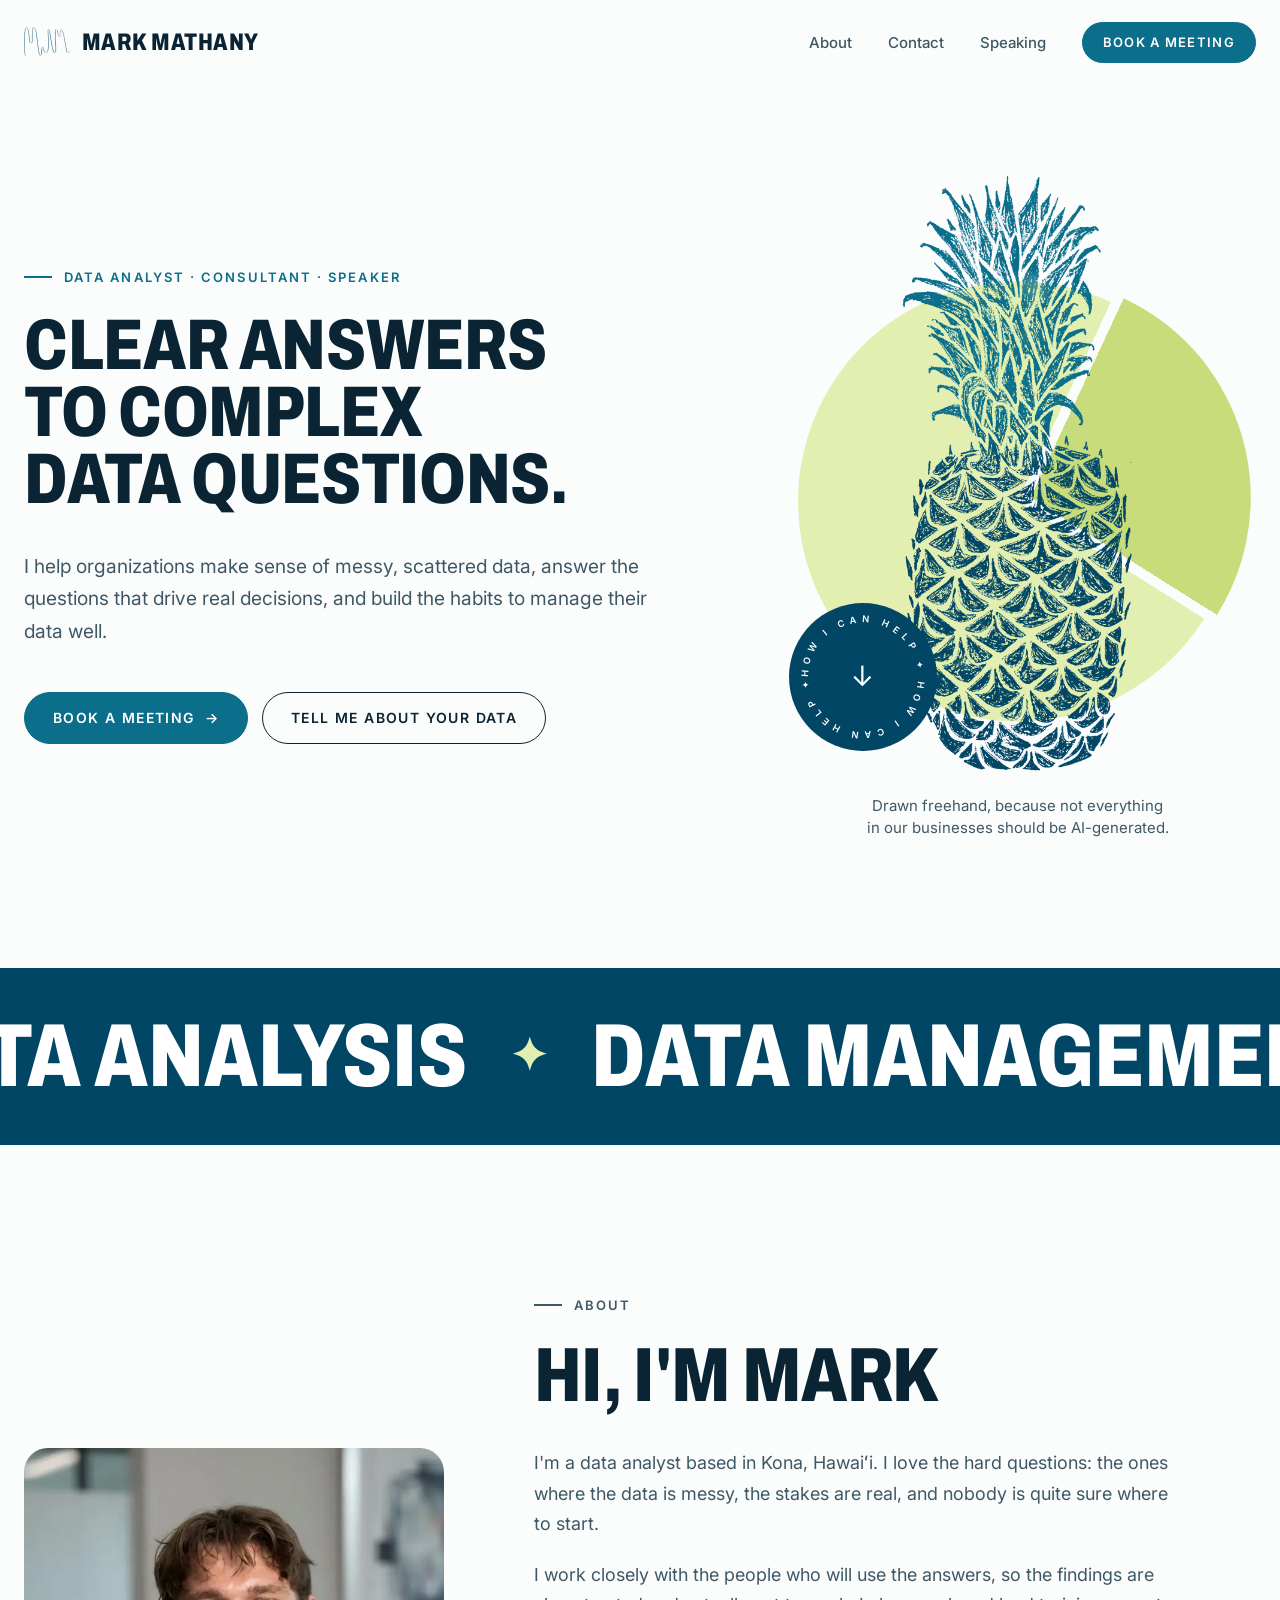
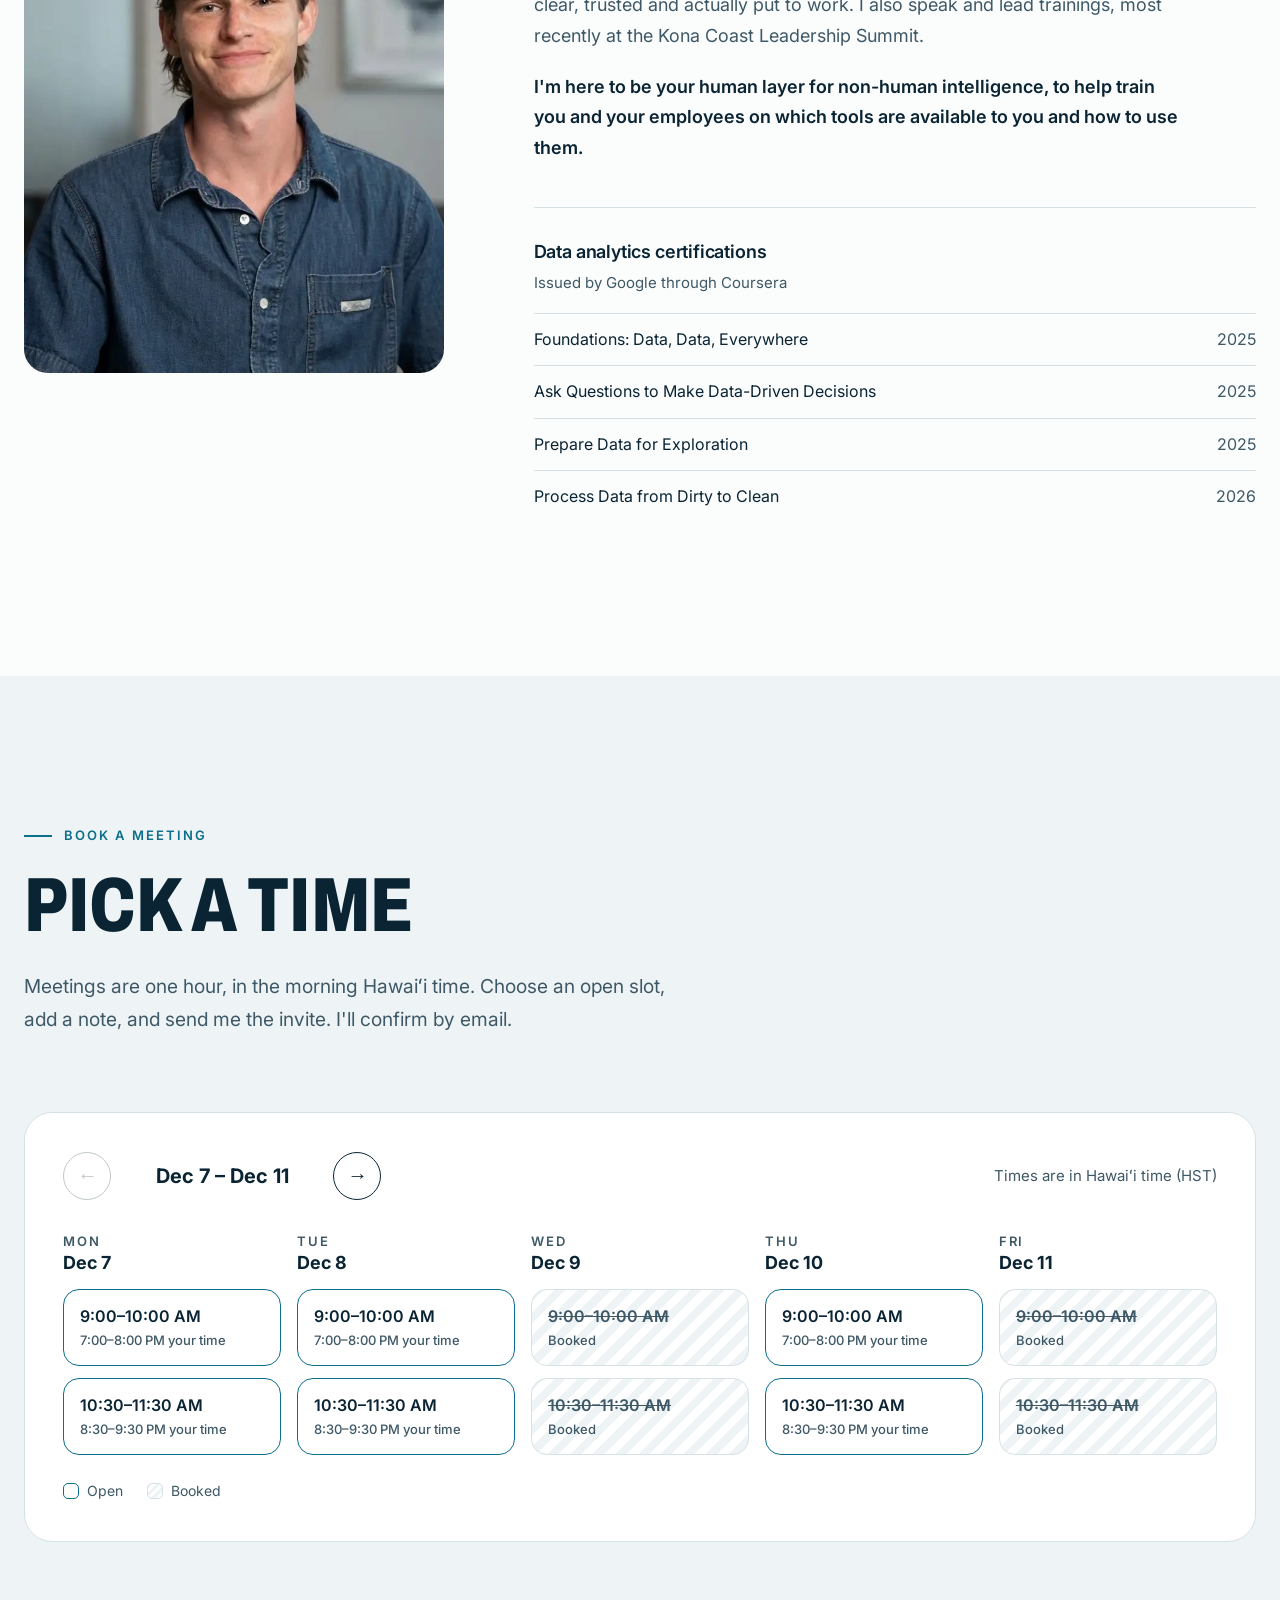
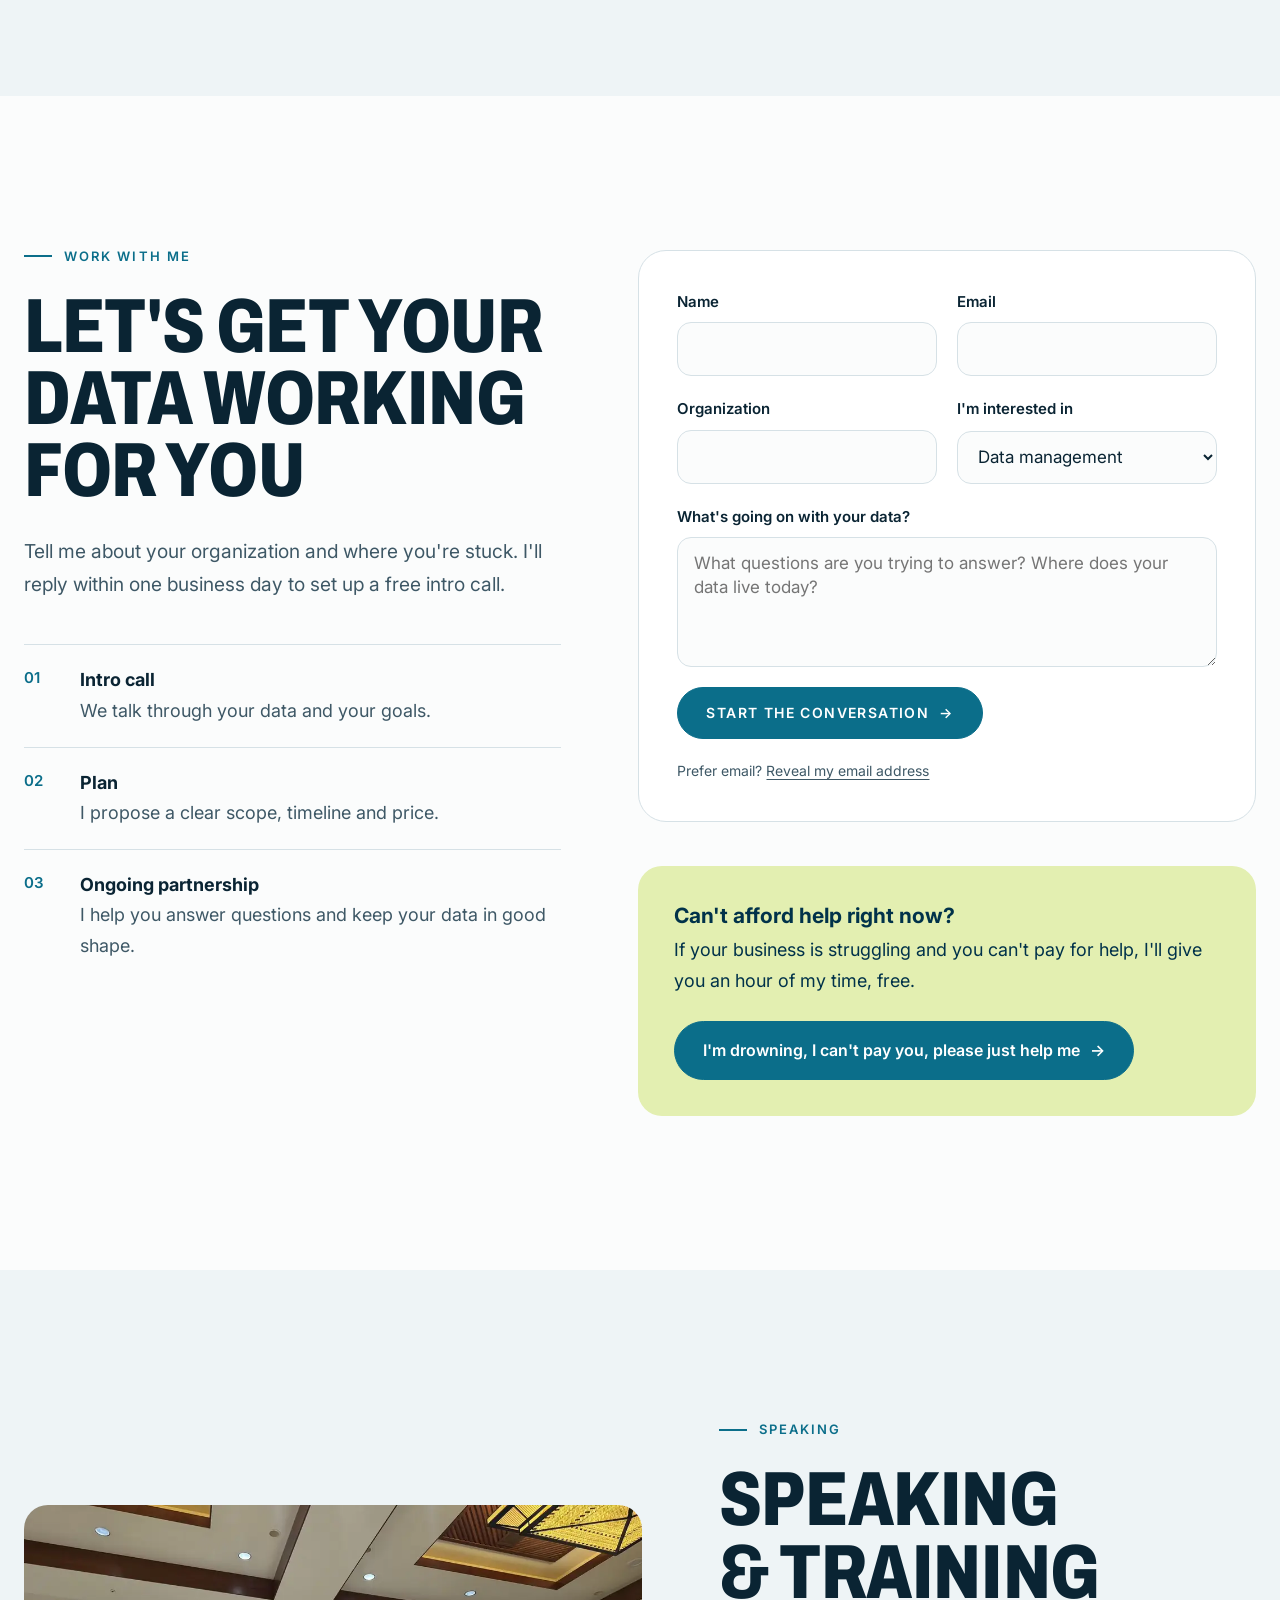
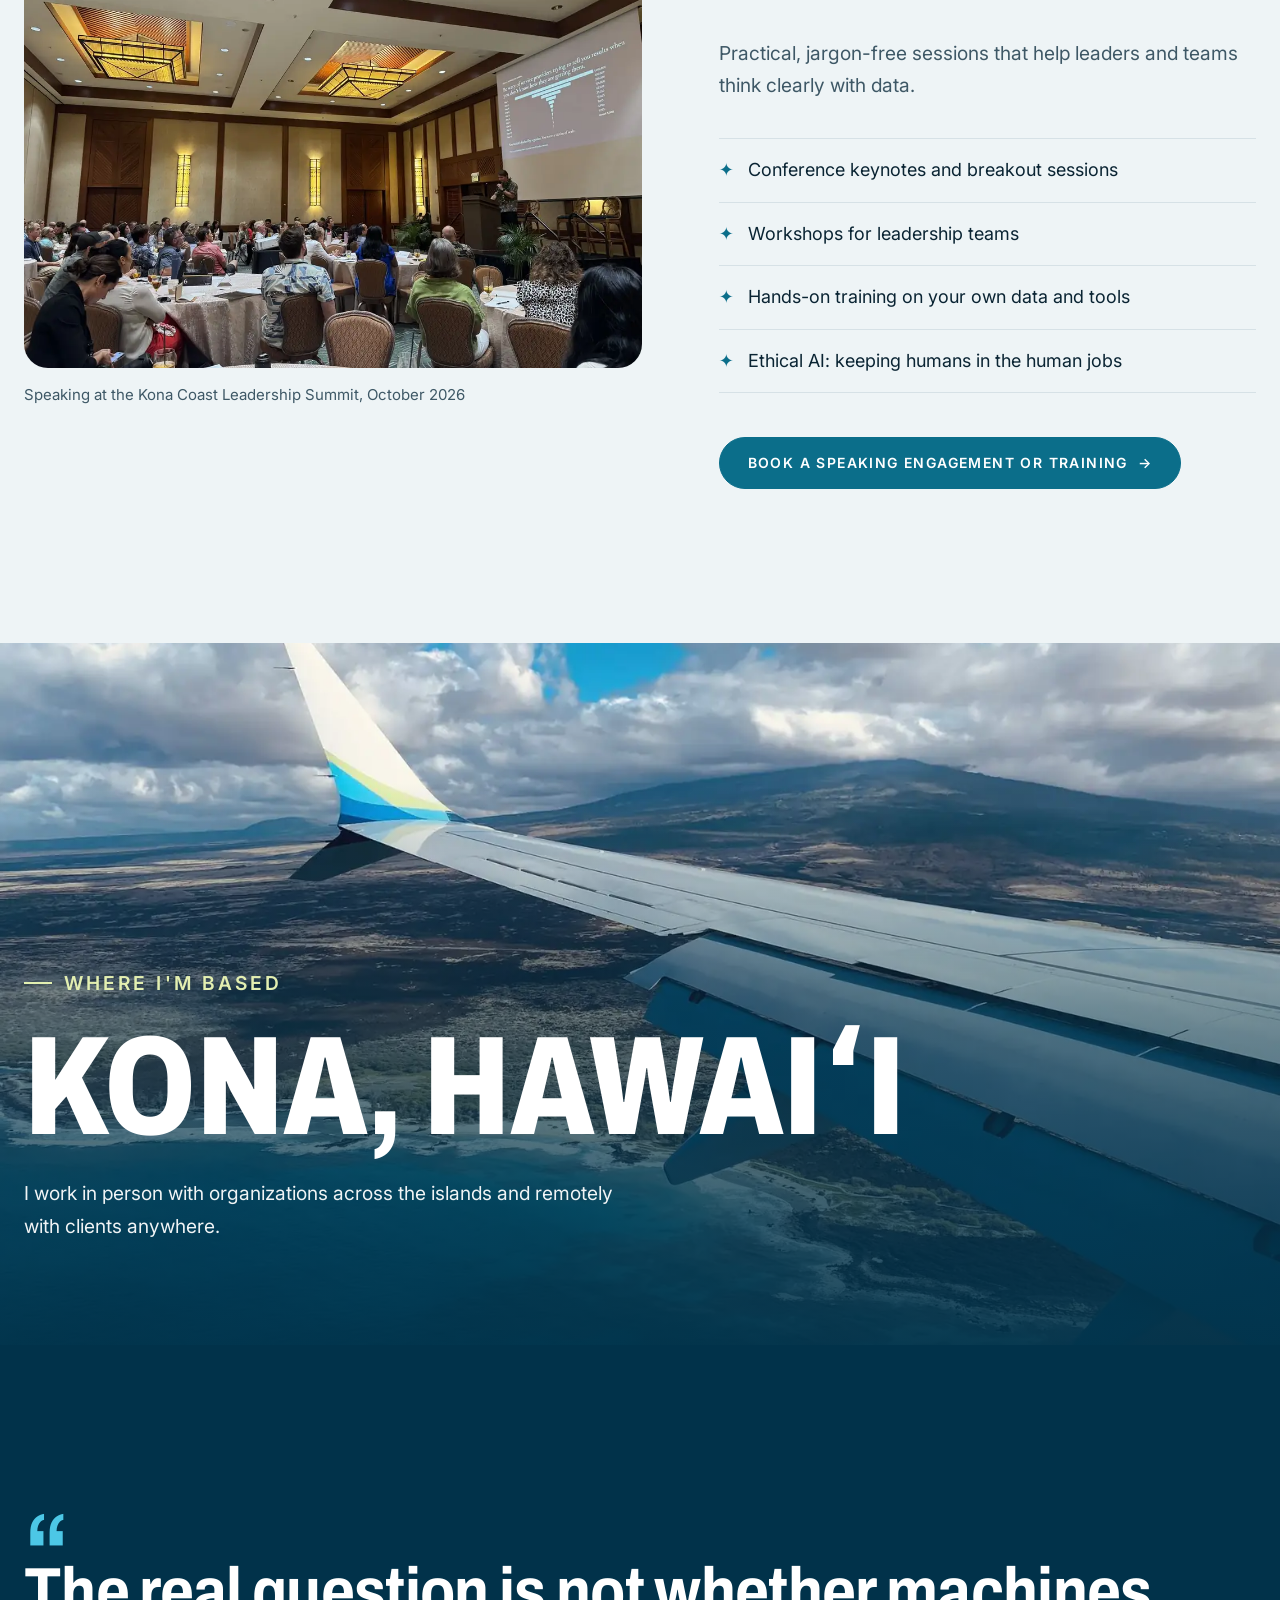
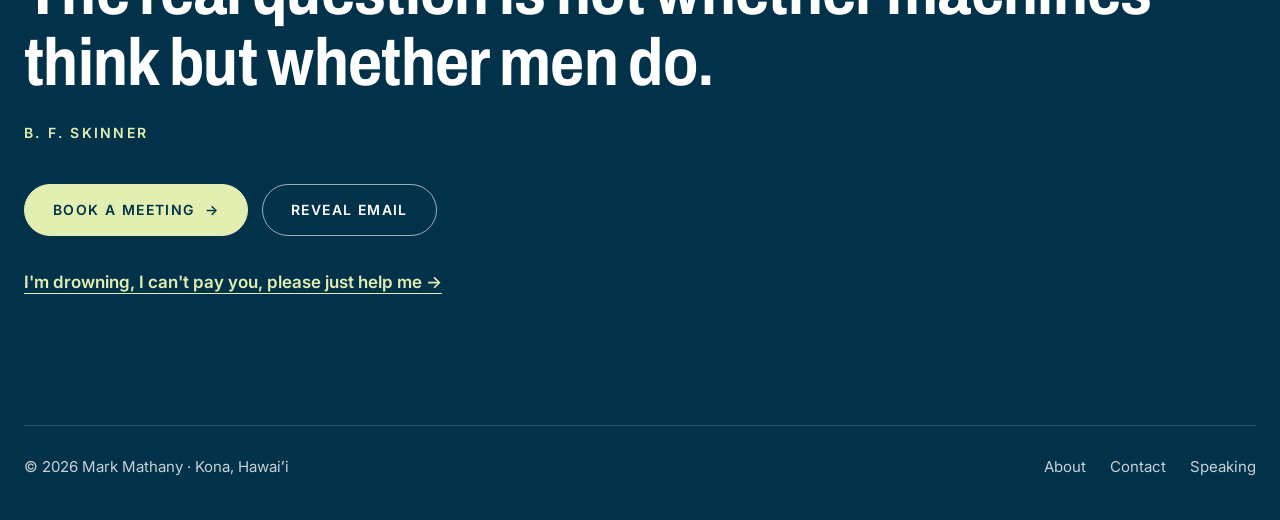
==== commit b81bd999: "Move the free help card under the contact form The green "Can't afford help right now?" card now sit" ====
--- a/index.html
+++ b/index.html
@@ -165,35 +165,37 @@
           <li><strong>Plan</strong>I propose a clear scope, timeline and price.</li>
           <li><strong>Ongoing partnership</strong>I help you answer questions and keep your data in good shape.</li>
         </ol>
-        <div class="lifeline">
+      </div>
+      <div class="inquiry-side">
+        <!-- To receive messages without opening an email app, create a free form at formspree.io and paste its URL into data-endpoint. -->
+        <form class="reveal" id="inquiry-form" data-endpoint="" data-subject="New inquiry">
+          <div class="row">
+            <label class="field">Name<input name="name" required autocomplete="name"></label>
+            <label class="field">Email<input name="email" type="email" required autocomplete="email"></label>
+          </div>
+          <div class="row">
+            <label class="field">Organization<input name="organization" autocomplete="organization"></label>
+            <label class="field">I'm interested in
+              <select name="interest">
+                <option>Data management</option>
+                <option>A specific problem</option>
+                <option>Dashboards and reporting</option>
+                <option>Ethical AI practices</option>
+                <option>Speaking or training</option>
+                <option>Not sure yet</option>
+              </select>
+            </label>
+          </div>
+          <label class="field">What's going on with your data?<textarea name="message" required placeholder="What questions are you trying to answer? Where does your data live today?"></textarea></label>
+          <button class="btn" type="submit">Start the conversation <span class="arrow" aria-hidden="true">→</span></button>
+          <p class="form-note form-status" aria-live="polite">Prefer email? <button class="show-email" type="button" data-show-email>Reveal my email address</button></p>
+        </form>
+        <div class="lifeline reveal">
           <p class="lifeline-title">Can't afford help right now?</p>
           <p>If your business is struggling and you can't pay for help, I'll give you an hour of my time, free.</p>
           <a class="btn plea" href="help.html">I'm drowning, I can't pay you, please just help me <span class="arrow" aria-hidden="true">→</span></a>
         </div>
       </div>
-      <!-- To receive messages without opening an email app, create a free form at formspree.io and paste its URL into data-endpoint. -->
-      <form class="reveal" id="inquiry-form" data-endpoint="" data-subject="New inquiry">
-        <div class="row">
-          <label class="field">Name<input name="name" required autocomplete="name"></label>
-          <label class="field">Email<input name="email" type="email" required autocomplete="email"></label>
-        </div>
-        <div class="row">
-          <label class="field">Organization<input name="organization" autocomplete="organization"></label>
-          <label class="field">I'm interested in
-            <select name="interest">
-              <option>Data management</option>
-              <option>A specific problem</option>
-              <option>Dashboards and reporting</option>
-              <option>Ethical AI practices</option>
-              <option>Speaking or training</option>
-              <option>Not sure yet</option>
-            </select>
-          </label>
-        </div>
-        <label class="field">What's going on with your data?<textarea name="message" required placeholder="What questions are you trying to answer? Where does your data live today?"></textarea></label>
-        <button class="btn" type="submit">Start the conversation <span class="arrow" aria-hidden="true">→</span></button>
-        <p class="form-note form-status" aria-live="polite">Prefer email? <button class="show-email" type="button" data-show-email>Reveal my email address</button></p>
-      </form>
     </div>
   </section>
 
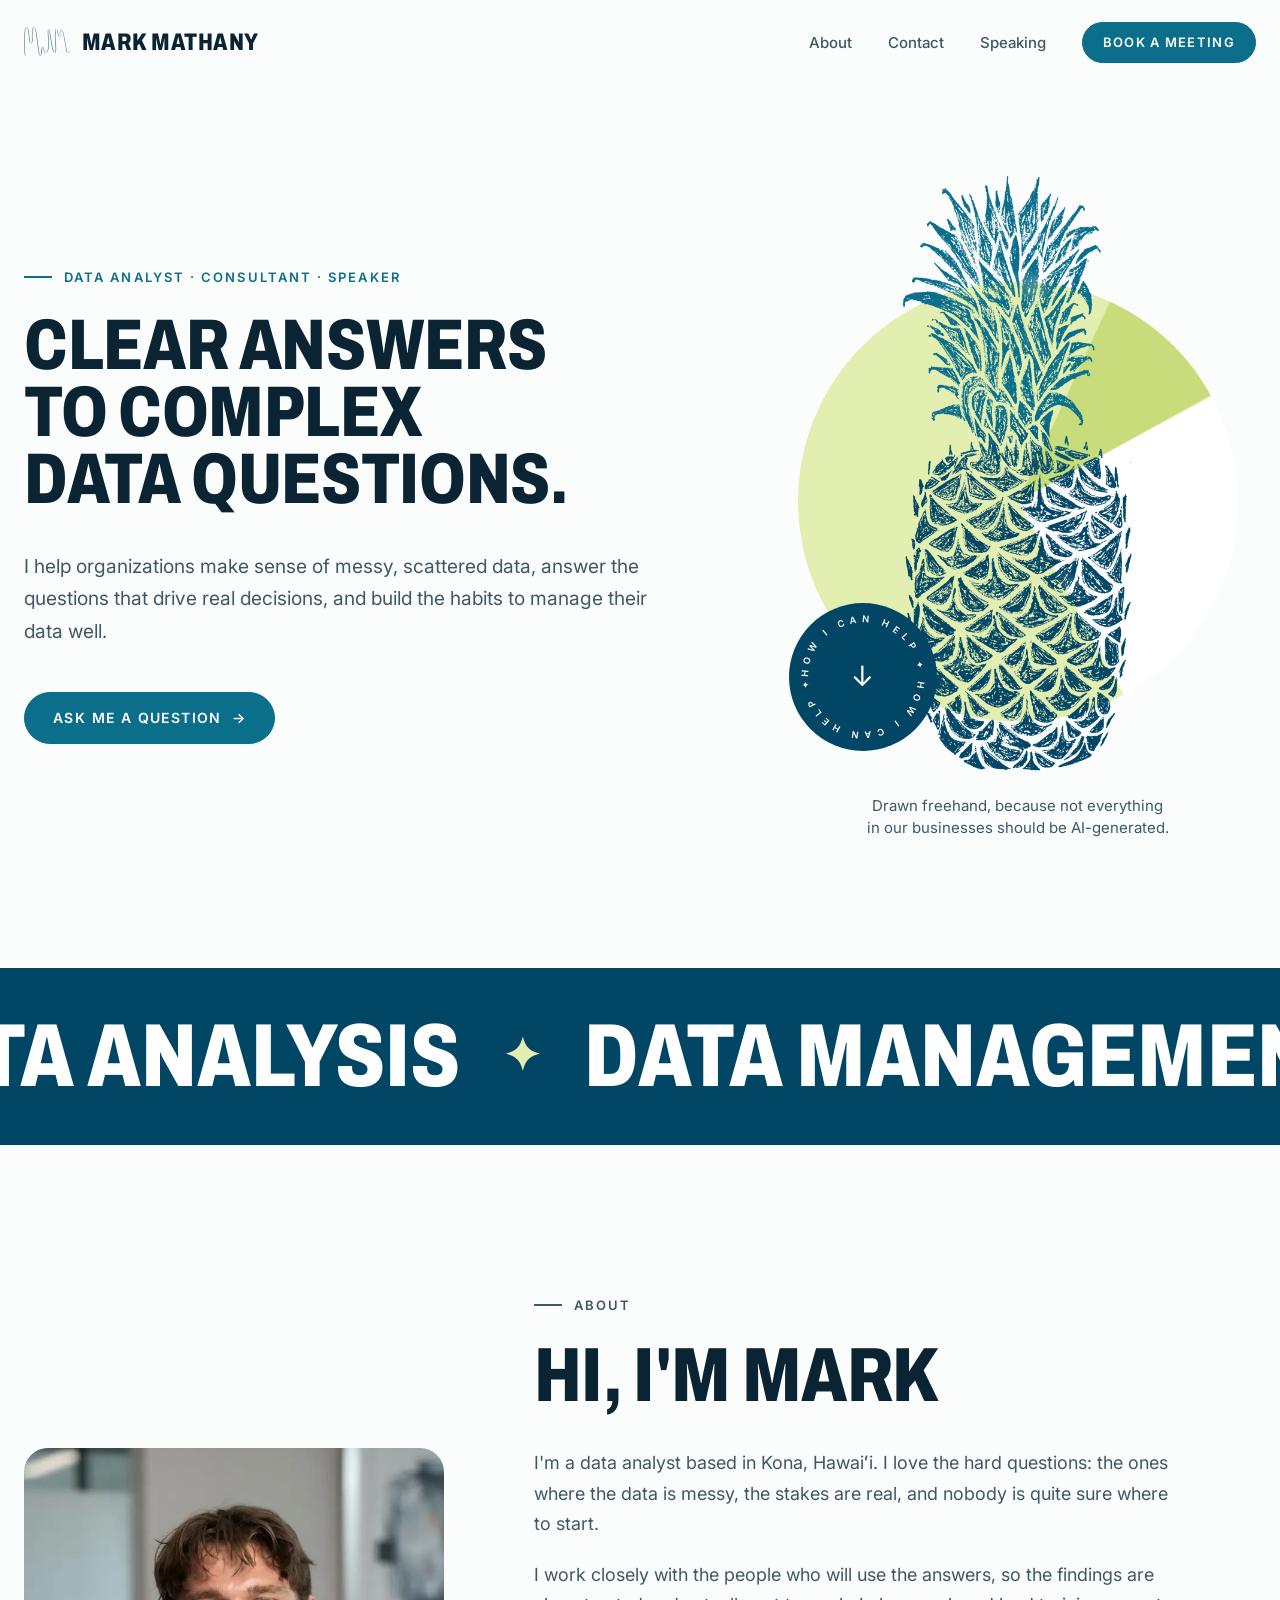
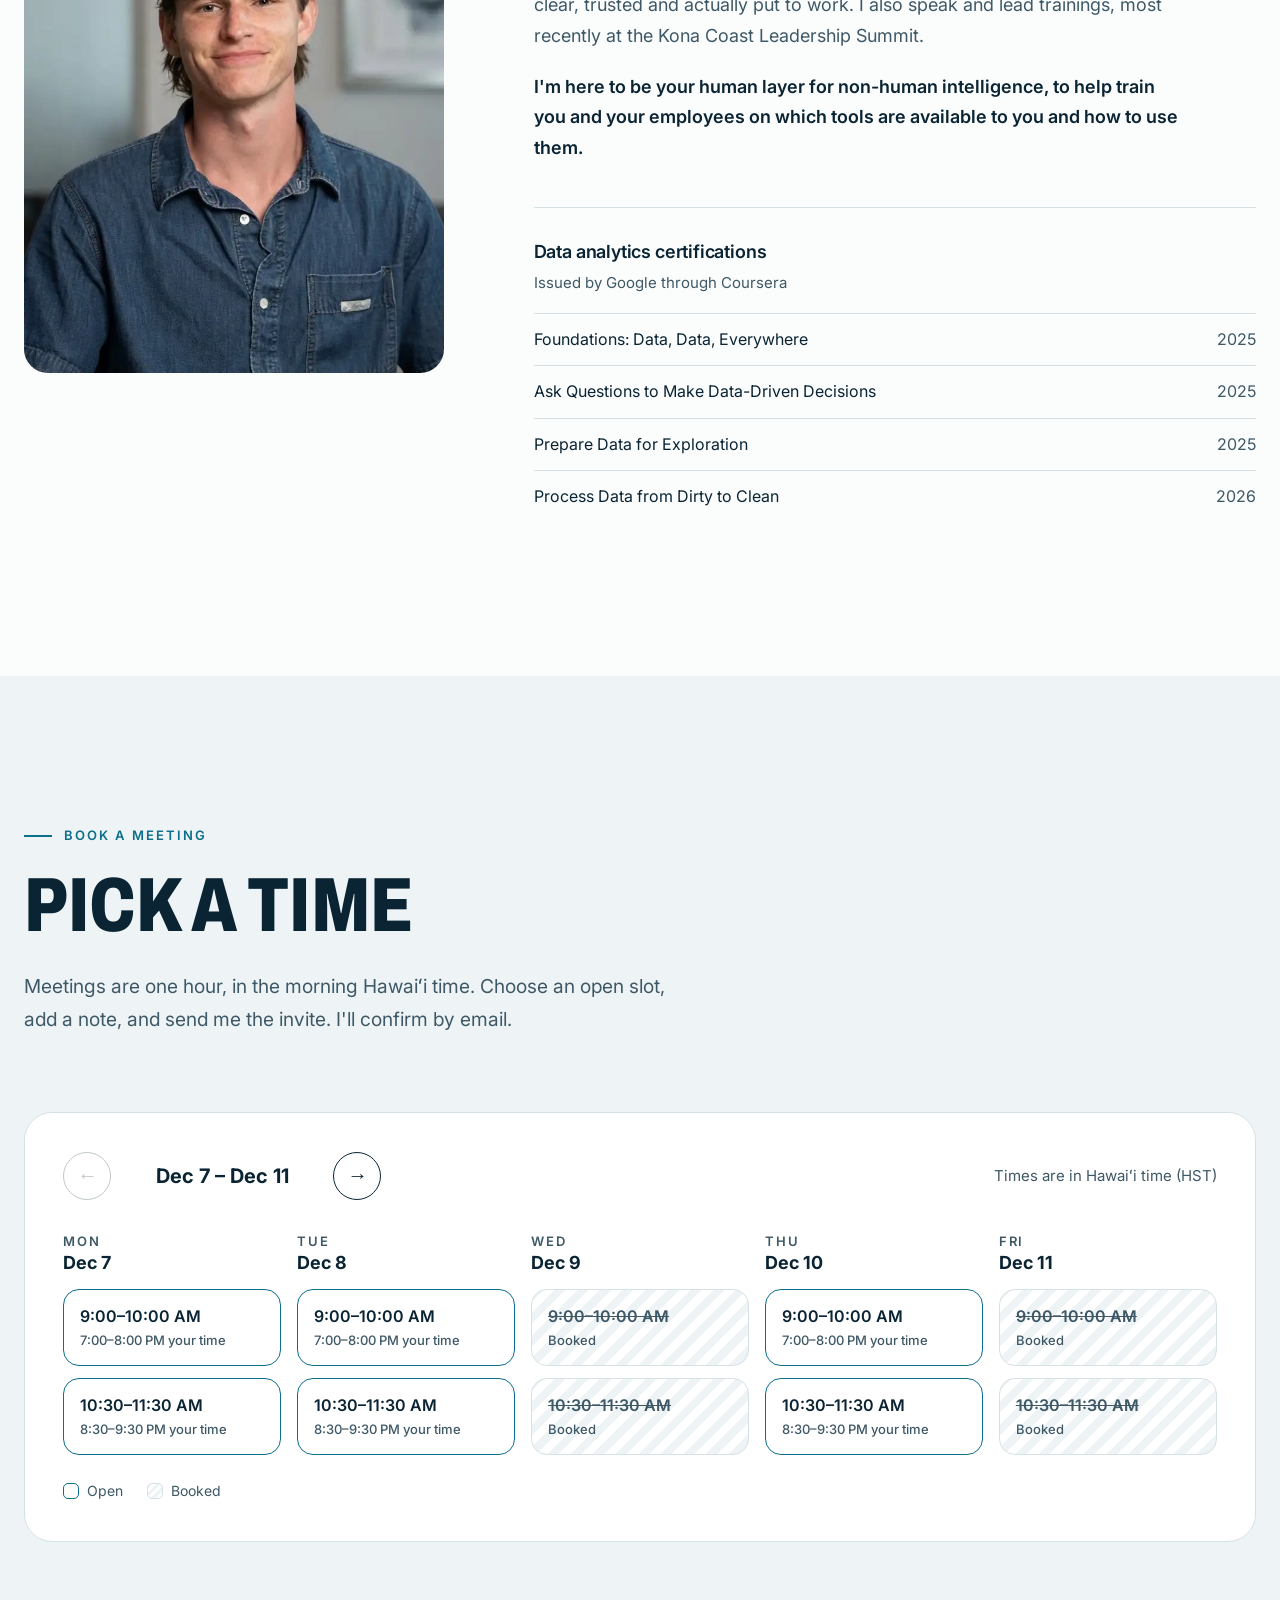
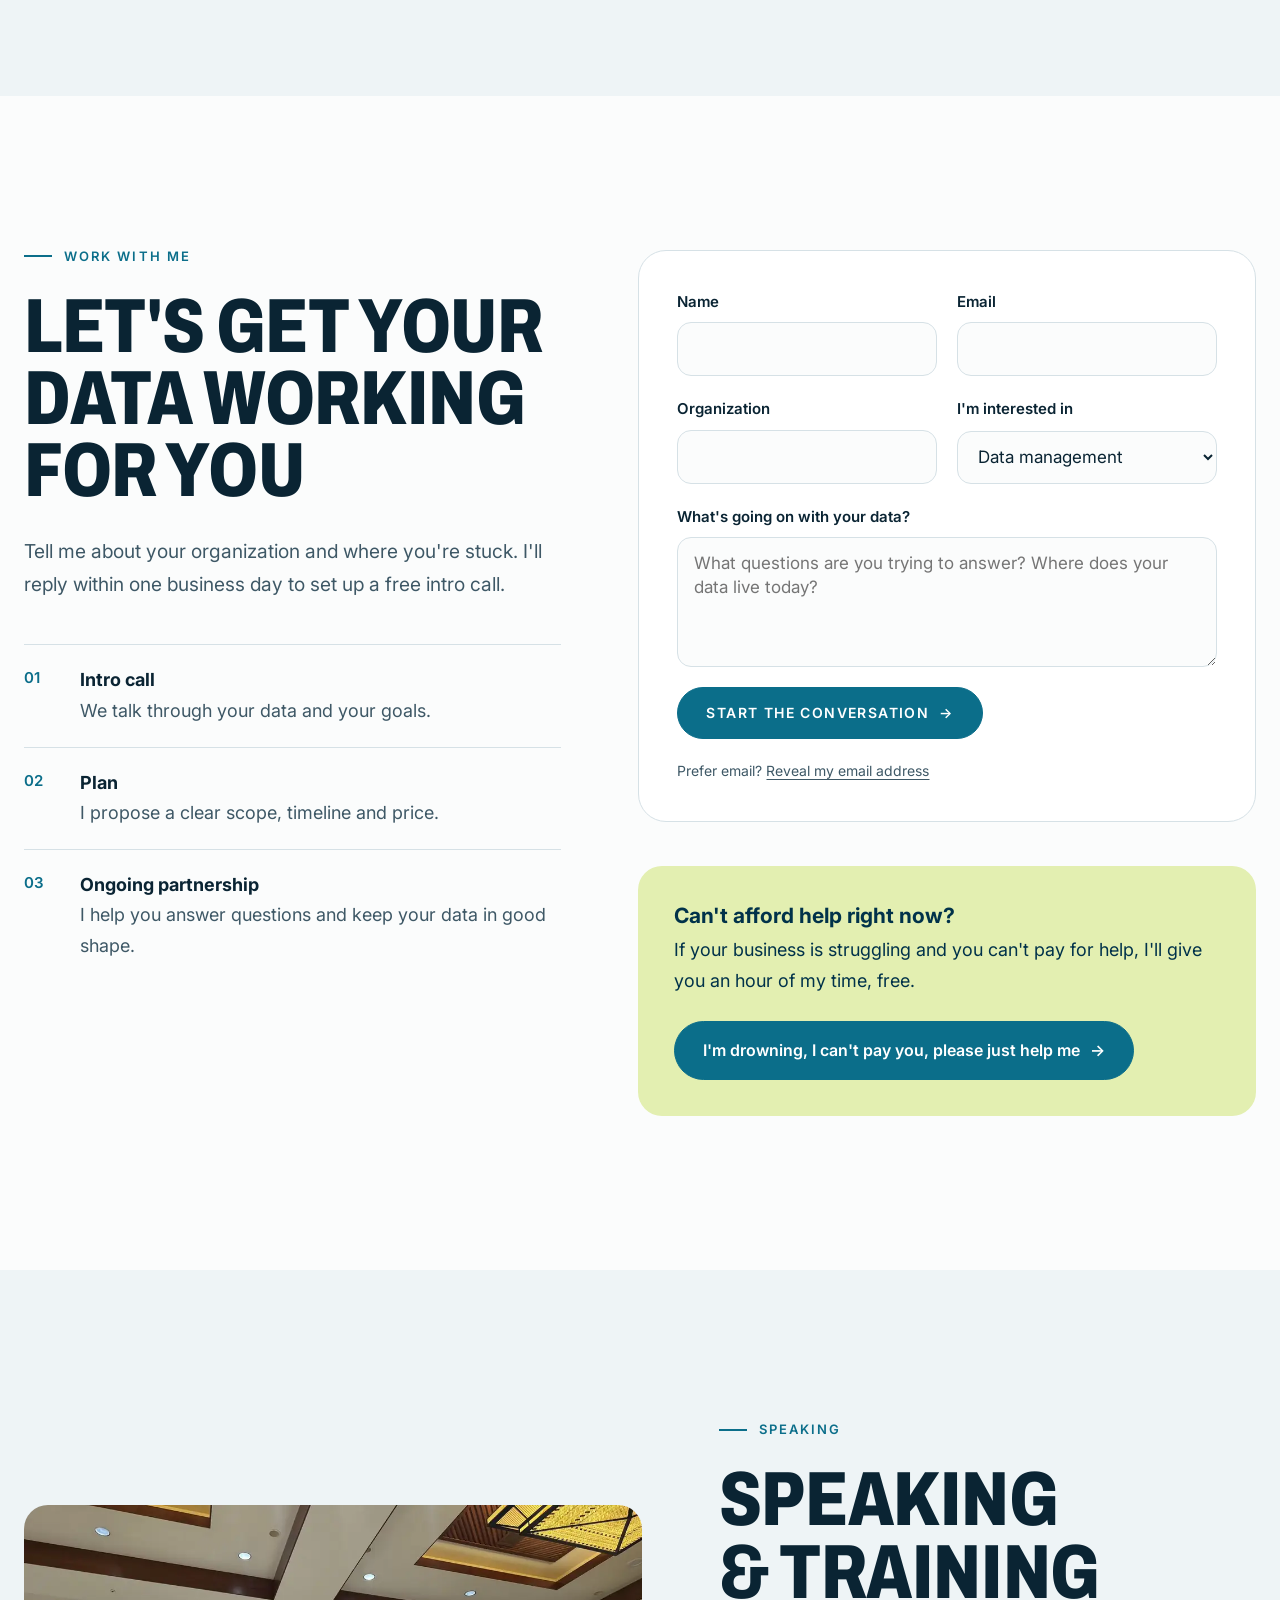
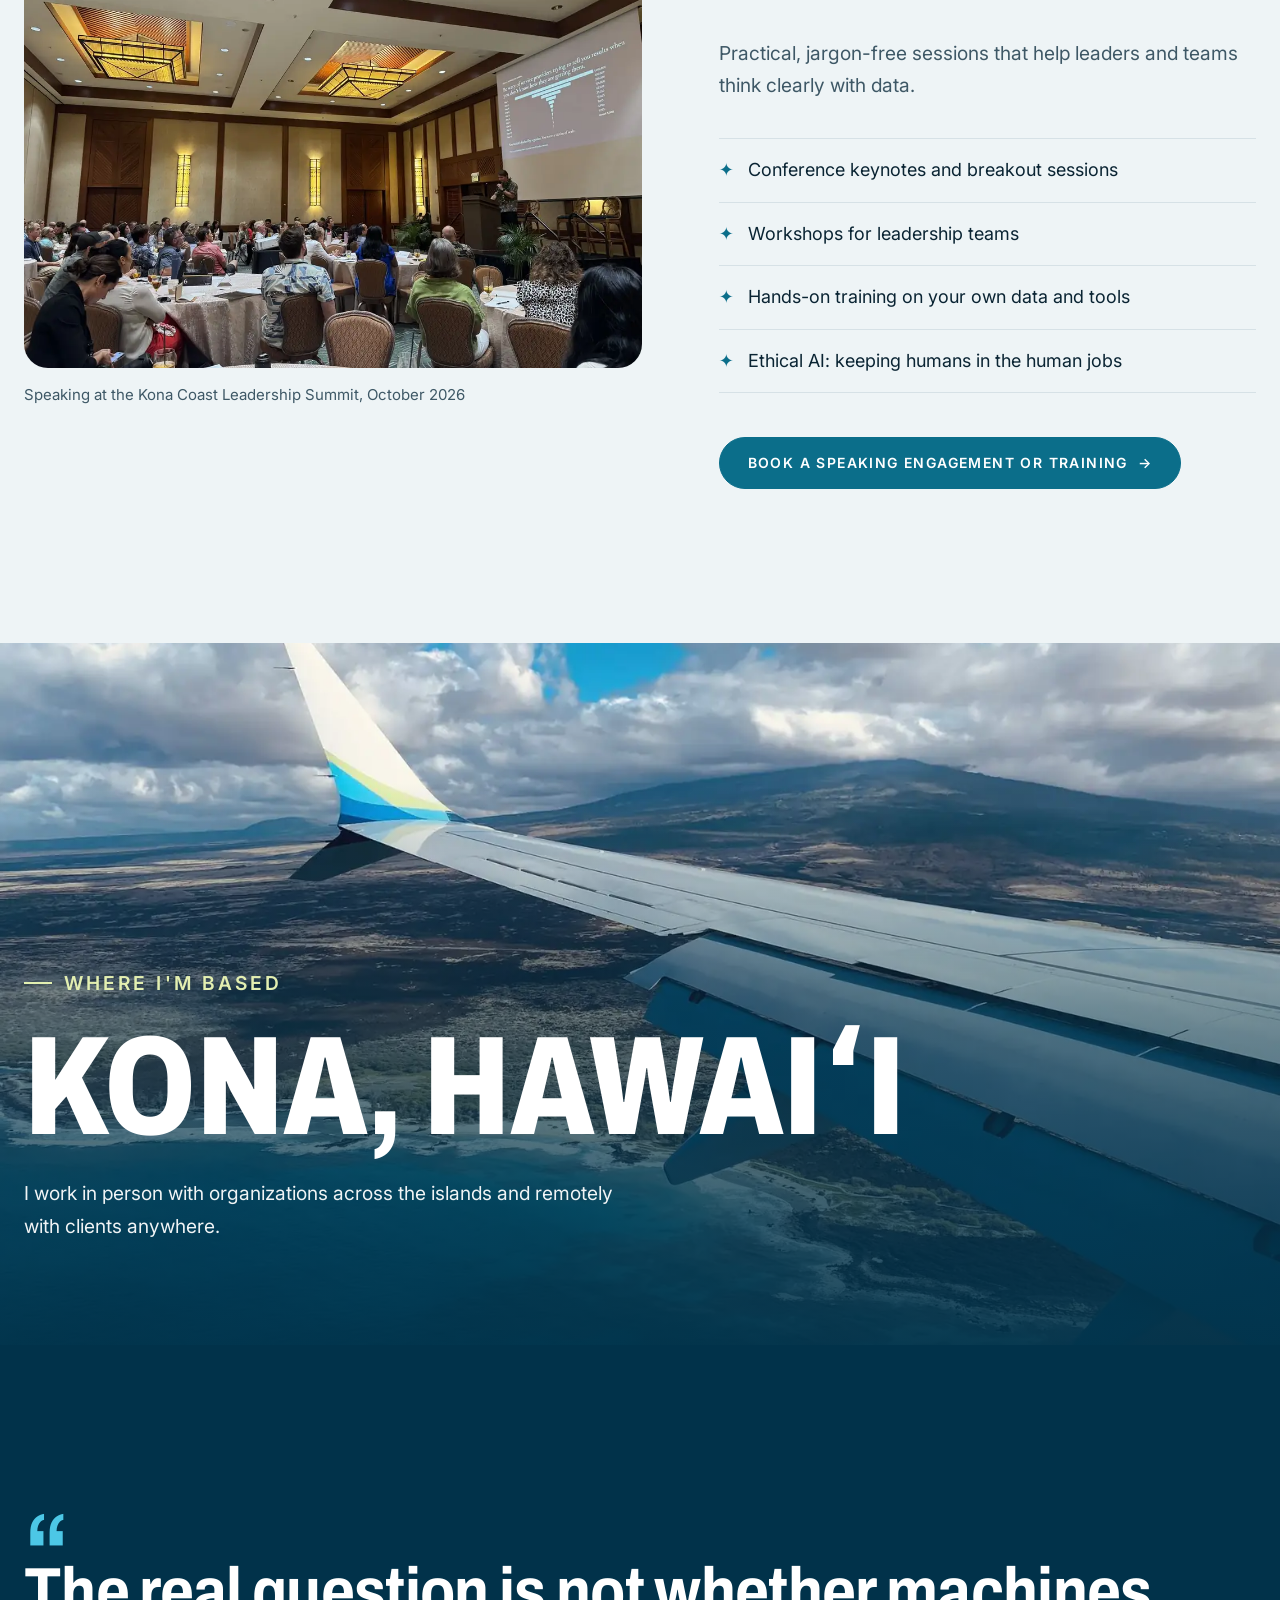
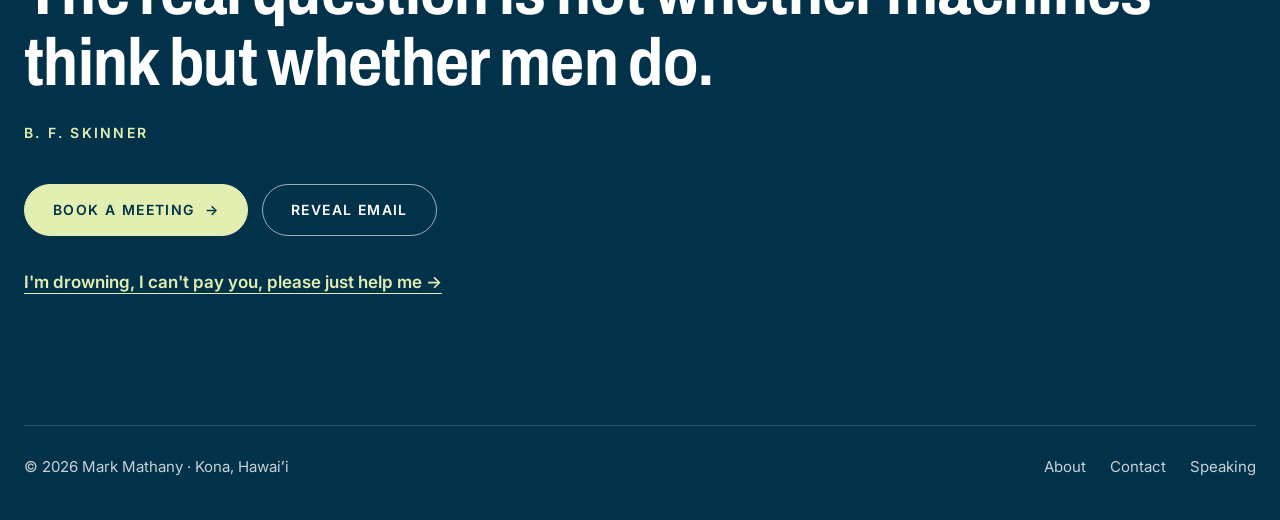
==== commit ac10a59a: "Replace the hero buttons with one Ask me a question button The header already has Book a meeting, so" ====
--- a/index.html
+++ b/index.html
@@ -50,8 +50,7 @@
         <h1>Clear answers to complex data questions.</h1>
         <p class="lede">I help organizations make sense of messy, scattered data, answer the questions that drive real decisions, and build the habits to manage their data well.</p>
         <div class="actions">
-          <a class="btn" href="#book">Book a meeting <span class="arrow" aria-hidden="true">→</span></a>
-          <a class="btn ghost" href="#work-with-me">Tell me about your data</a>
+          <a class="btn" href="#work-with-me">Ask me a question <span class="arrow" aria-hidden="true">→</span></a>
         </div>
       </div>
       <figure class="hero-visual">
--- a/styles.css
+++ b/styles.css
@@ -102,9 +102,8 @@
 .hero-visual { margin: 0; }
 .hero-art { position: relative; display: grid; place-items: center; min-height: 600px; }
 .art-note { max-width: 21em; margin: 20px auto 0; font-size: 15px; line-height: 1.5; color: var(--muted); text-align: center; text-wrap: balance; }
-/* The circle is a small pie chart: one darker slice is pulled out from the rest. */
-.sun { position: absolute; top: 50%; left: 50%; width: min(100%, 440px); aspect-ratio: 1; border-radius: 50%; background: conic-gradient(from 25deg, transparent 0 27%, var(--lime) 0); transform: translate(-50%, -44%); }
-.sun::after { content: ""; position: absolute; inset: 0; border-radius: 50%; background: conic-gradient(from 25deg, var(--lime-deep) 0 27%, transparent 0); transform: translate(2.9%, -0.85%); }
+/* The circle is a small pie chart with three touching slices: a thin darker one, a white one and the rest in lime. */
+.sun { position: absolute; top: 50%; left: 50%; width: min(100%, 440px); aspect-ratio: 1; border-radius: 50%; background: conic-gradient(from 25deg, var(--lime-deep) 0 36deg, #fff 36.6deg 126deg, var(--lime) 126.6deg 359.4deg, var(--lime-deep) 360deg); transform: translate(-50%, -44%); }
 .pineapple {
   position: relative; height: 600px; aspect-ratio: 389 / 1000;
   background: linear-gradient(180deg, var(--lagoon) 0 40%, var(--ocean) 50% 100%);
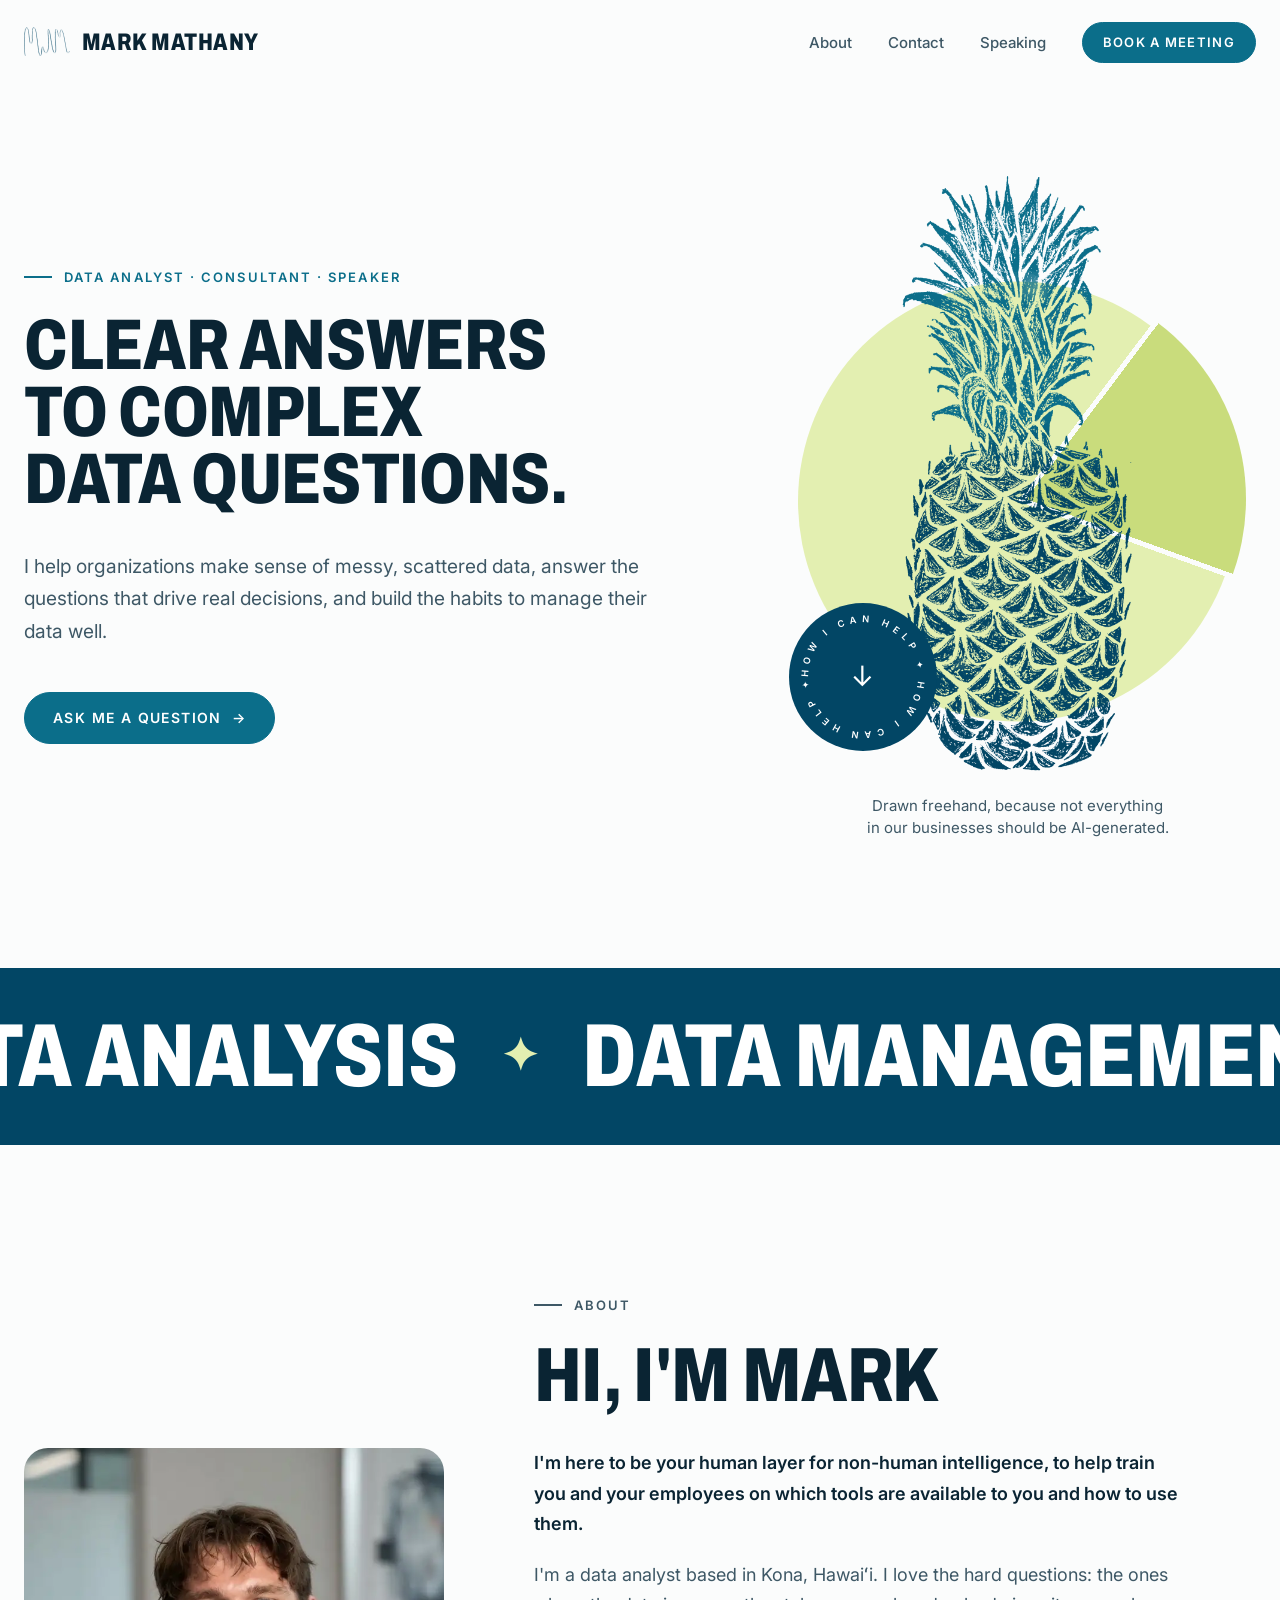
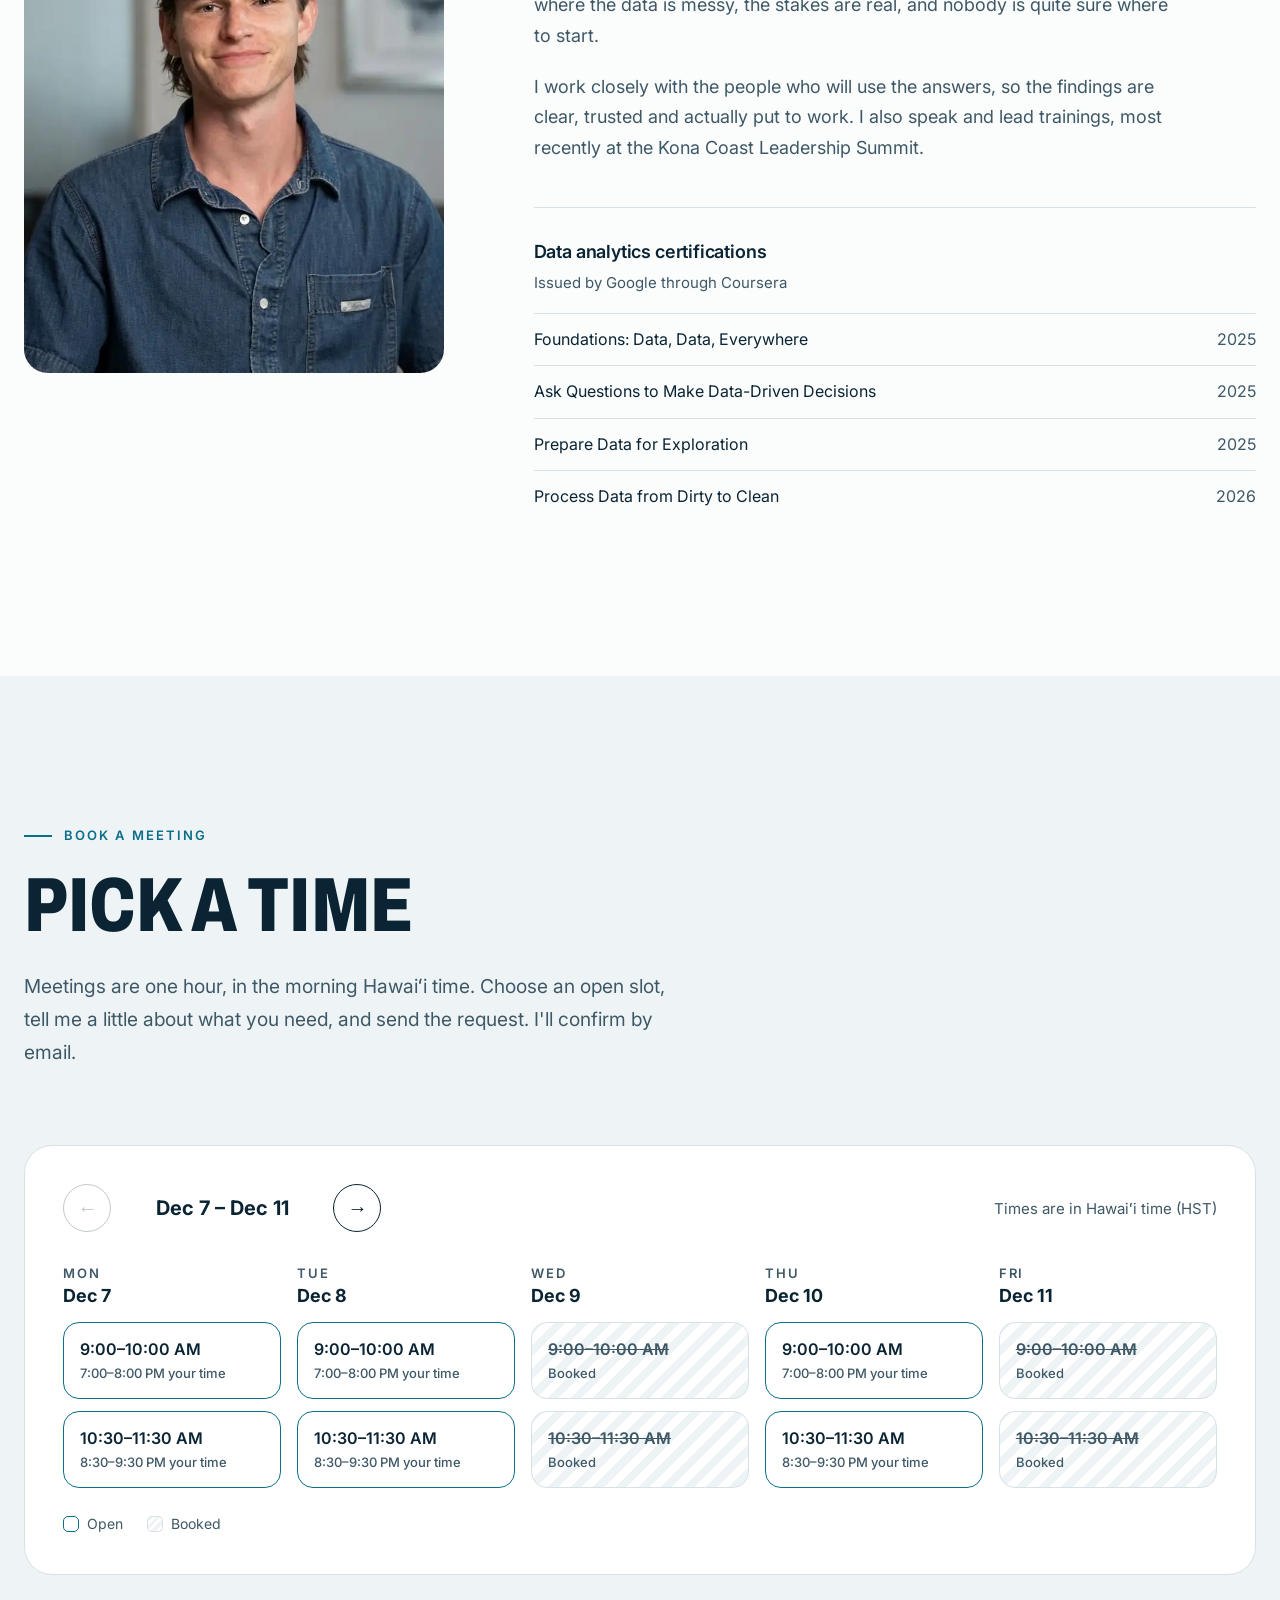
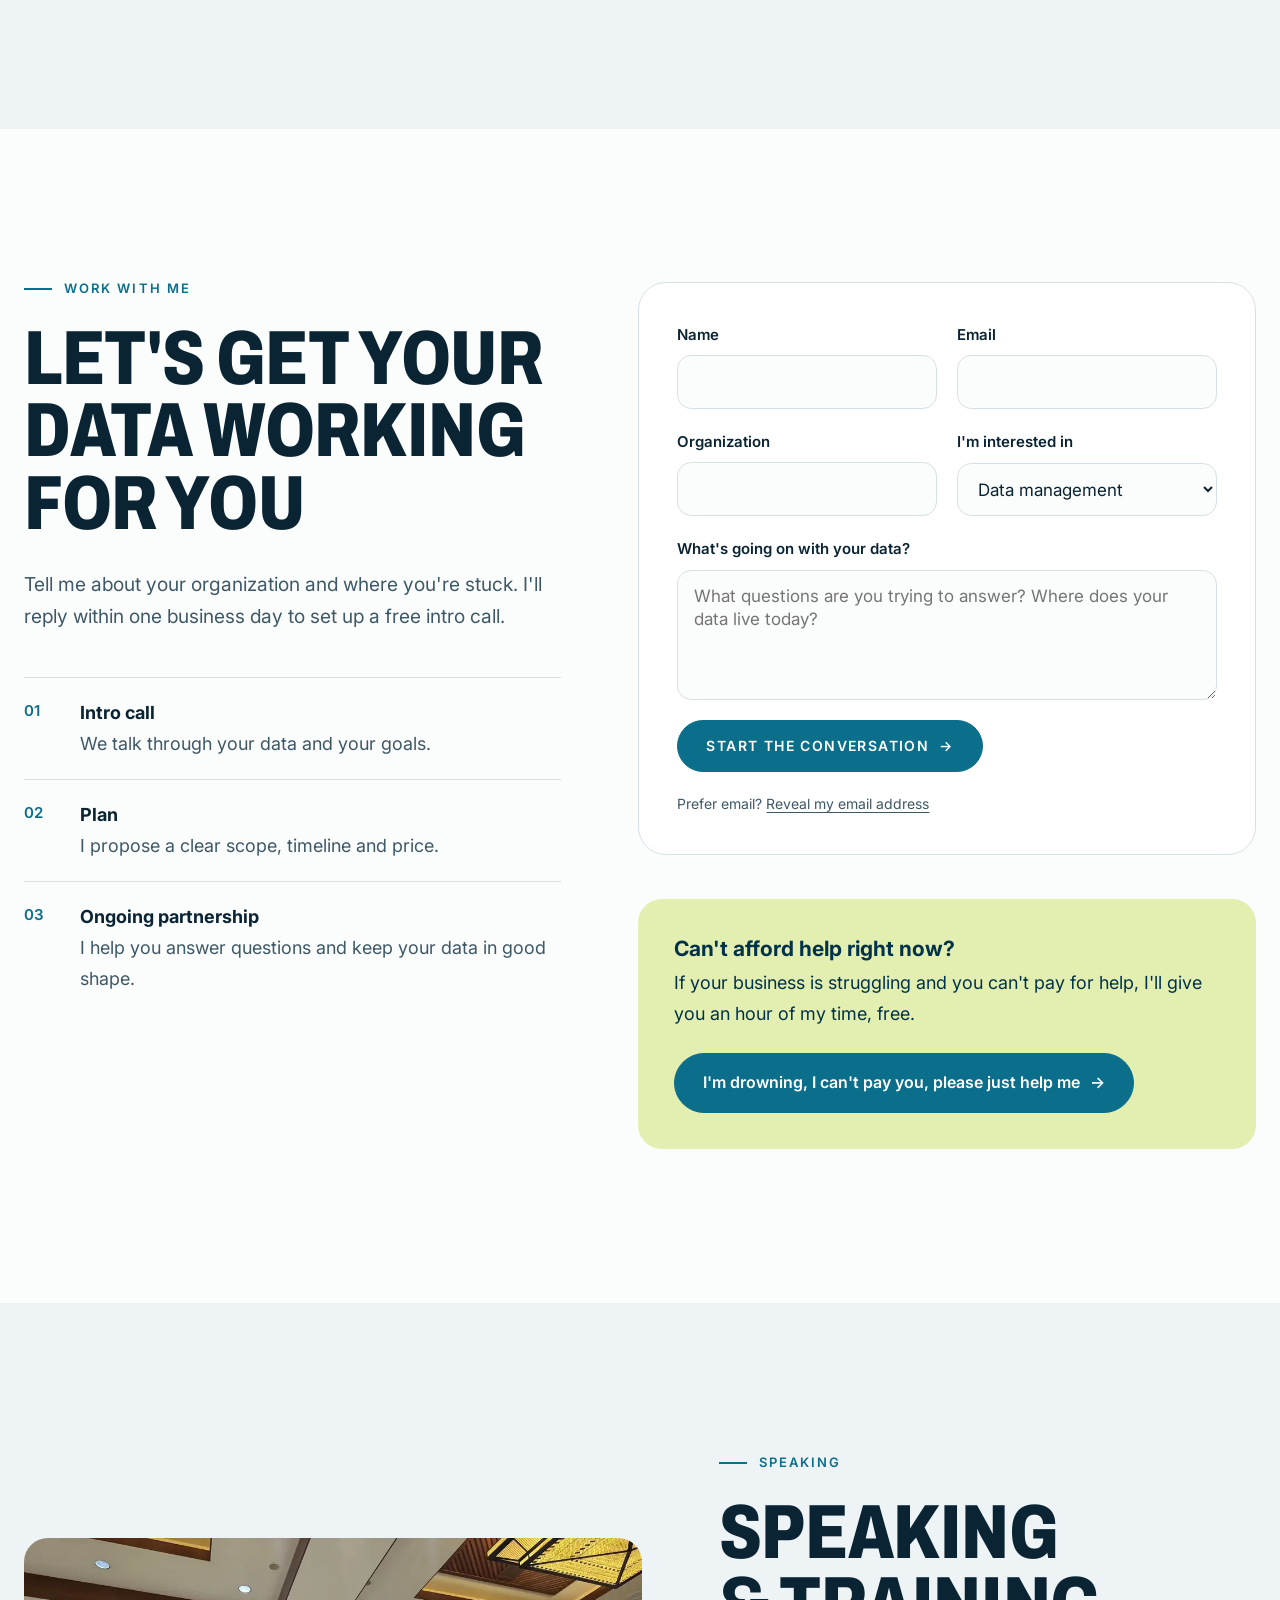
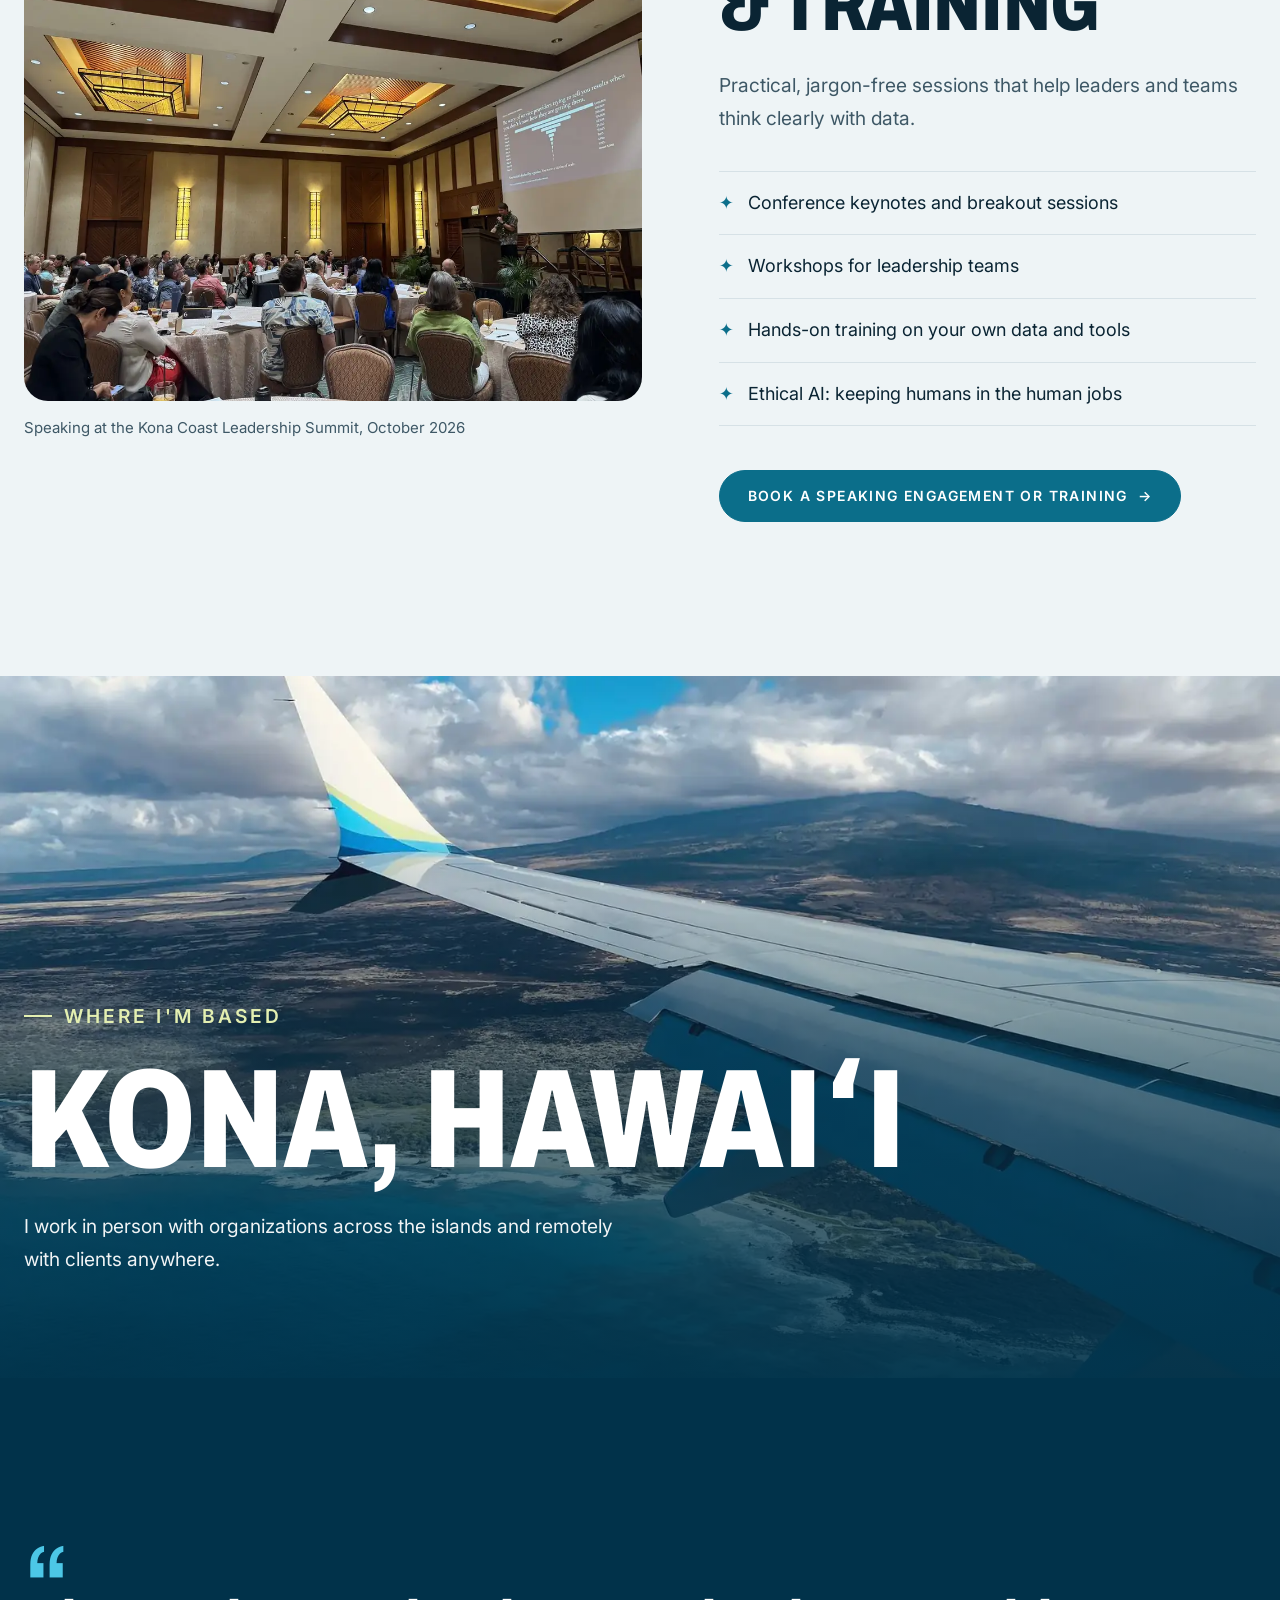
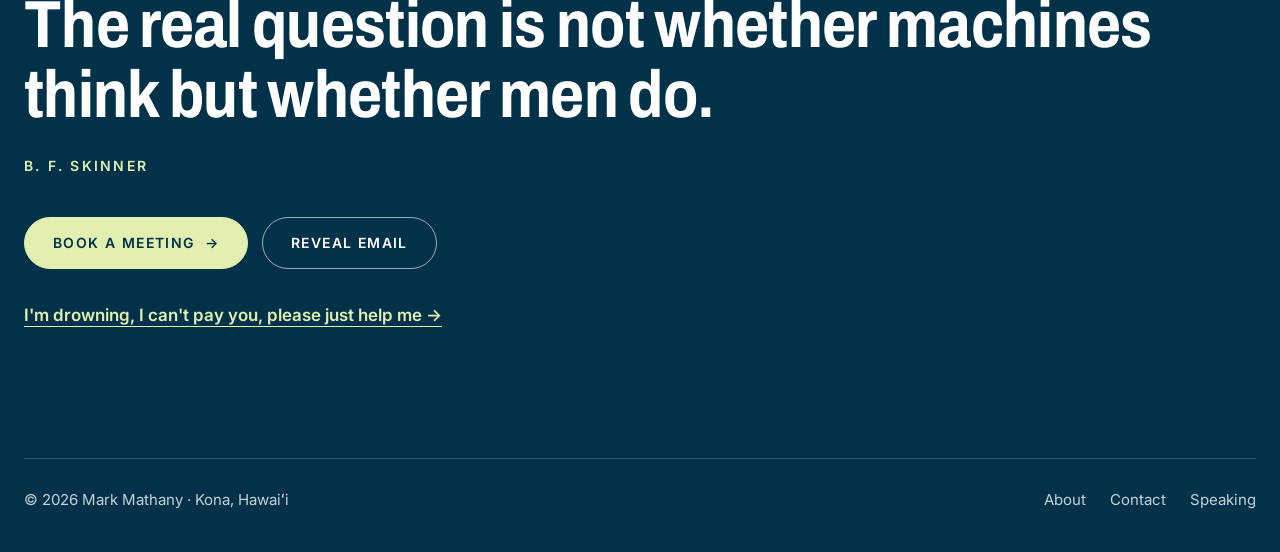
==== commit b3adfaae: "Add booking and speaking request forms that email Mark through Formspree - Picking a time now opens " ====
--- a/index.html
+++ b/index.html
@@ -92,9 +92,9 @@
       <div class="reveal">
         <p class="eyebrow">About</p>
         <h2>Hi, I'm Mark</h2>
+        <p class="mission">I'm here to be your human layer for <span class="nw">non-human</span> intelligence, to help train you and your employees on which tools are available to you and how to use them.</p>
         <p>I'm a data analyst based in Kona, Hawaiʻi. I love the hard questions: the ones where the data is messy, the stakes are real, and nobody is quite sure where to start.</p>
         <p>I work closely with the people who will use the answers, so the findings are clear, trusted and actually put to work. I also speak and lead trainings, most recently at the Kona Coast Leadership Summit.</p>
-        <p class="mission">I'm here to be your human layer for <span class="nw">non-human</span> intelligence, to help train you and your employees on which tools are available to you and how to use them.</p>
         <div class="credentials">
           <h3>Data analytics certifications</h3>
           <p class="note">Issued by Google through Coursera</p>
@@ -115,7 +115,7 @@
       <div class="section-head reveal">
         <p class="eyebrow">Book a meeting</p>
         <h2>Pick a time</h2>
-        <p class="lede">Meetings are one hour, in the morning Hawaiʻi time. Choose an open slot, add a note, and send me the invite. I'll confirm by email.</p>
+        <p class="lede">Meetings are one hour, in the morning Hawaiʻi time. Choose an open slot, tell me a little about what you need, and send the request. I'll confirm by email.</p>
       </div>
       <div class="booker reveal" data-booker>
         <div class="booker-bar">
@@ -126,27 +126,35 @@
         </div>
         <div class="days" role="list"></div>
         <div class="legend" aria-hidden="true"><span><i></i>Open</span><span><i class="k-booked"></i>Booked</span></div>
-        <div class="confirm" hidden>
+        <form class="confirm" data-booking-form hidden>
           <p class="confirm-time" aria-live="polite"></p>
-          <label class="field">What would you like to talk about?
-            <select name="topic">
-              <option>Help with my data</option>
-              <option>Ongoing data management</option>
-              <option>Ethical AI practices</option>
-              <option>Speaking engagement</option>
-              <option>Team training</option>
-              <option>Free help hour</option>
-              <option>Something else</option>
-            </select>
-          </label>
-          <label class="field">Anything I should know beforehand? (optional)
-            <textarea name="note" rows="3"></textarea>
-          </label>
-          <div class="actions">
-            <a class="btn" data-book-google target="_blank" rel="noopener">Book with Google Calendar <span class="arrow" aria-hidden="true">→</span></a>
-            <a class="btn ghost" data-book-email>Request by email</a>
+          <input type="hidden" name="time" data-label="Requested time">
+          <div class="row">
+            <label class="field">Name<input name="name" required autocomplete="name"></label>
+            <label class="field">Email<input name="email" type="email" required autocomplete="email"></label>
           </div>
-          <p class="form-note">Google Calendar opens with the time filled in and me added as a guest. Save the event to send me the invite.</p>
+          <div class="row">
+            <label class="field">Organization<input name="organization" autocomplete="organization"></label>
+            <label class="field">What would you like to talk about?
+              <select name="topic">
+                <option>Help with my data</option>
+                <option>Ongoing data management</option>
+                <option>Ethical AI practices</option>
+                <option>Speaking engagement</option>
+                <option>Team training</option>
+                <option>Free help hour</option>
+                <option>Something else</option>
+              </select>
+            </label>
+          </div>
+          <label class="field">What's going on with your data?<textarea name="message" required placeholder="What questions are you trying to answer? Where does your data live today?"></textarea></label>
+          <button class="btn" type="submit">Request this time <span class="arrow" aria-hidden="true">→</span></button>
+          <p class="form-note form-status" aria-live="polite">I'll confirm by email within one business day.</p>
+        </form>
+        <div class="booking-sent" tabindex="-1" hidden>
+          <p class="sent-title"></p>
+          <p class="sent-note"></p>
+          <a class="btn ghost" data-book-google target="_blank" rel="noopener">Add it to Google Calendar</a>
         </div>
       </div>
     </div>
@@ -166,8 +174,7 @@
         </ol>
       </div>
       <div class="inquiry-side">
-        <!-- To receive messages without opening an email app, create a free form at formspree.io and paste its URL into data-endpoint. -->
-        <form class="reveal" id="inquiry-form" data-endpoint="" data-subject="New inquiry">
+        <form class="reveal" id="inquiry-form" data-subject="New inquiry">
           <div class="row">
             <label class="field">Name<input name="name" required autocomplete="name"></label>
             <label class="field">Email<input name="email" type="email" required autocomplete="email"></label>
@@ -215,8 +222,42 @@
           <li>Hands-on training on your own data and tools</li>
           <li>Ethical AI: keeping humans in the human jobs</li>
         </ul>
-        <a class="btn" href="#book" data-topic="Speaking engagement">Book a speaking engagement or training <span class="arrow" aria-hidden="true">→</span></a>
-      </div>
+        <a class="btn" href="#speaking-form" data-open-form aria-controls="speaking-form" aria-expanded="false">Book a speaking engagement or training <span class="arrow" aria-hidden="true">→</span></a>
+      </div>
+      <form class="speaking-form" id="speaking-form" data-subject="Speaking request" data-thanks="Thanks! Your speaking request is on its way. I'll reply within one business day.">
+        <h3 tabindex="-1">Tell me about your event</h3>
+        <div class="fields">
+          <label class="field">Name<input name="name" required autocomplete="name"></label>
+          <label class="field">Email<input name="email" type="email" required autocomplete="email"></label>
+          <label class="field">Organization<input name="organization" autocomplete="organization"></label>
+          <label class="field">Event name<input name="event"></label>
+          <label class="field">Event date(s)<input name="dates" required placeholder="For example, March 12, 2027"></label>
+          <label class="field">Location<input name="location" placeholder="City and venue, or virtual"></label>
+          <label class="field">Audience size
+            <select name="audience" required>
+              <option value="">Choose one</option>
+              <option>Under 25</option>
+              <option>25 to 100</option>
+              <option>100 to 300</option>
+              <option>300 to 1,000</option>
+              <option>More than 1,000</option>
+            </select>
+          </label>
+          <label class="field">Type of session
+            <select name="format">
+              <option>Keynote</option>
+              <option>Breakout session</option>
+              <option>Workshop</option>
+              <option>Team training</option>
+              <option>Panel</option>
+              <option>Not sure yet</option>
+            </select>
+          </label>
+        </div>
+        <label class="field">What would you like me to cover?<textarea name="message" required placeholder="The topic, who will be in the room and what you hope they take away. Include a budget if you have one."></textarea></label>
+        <button class="btn" type="submit">Send speaking request <span class="arrow" aria-hidden="true">→</span></button>
+        <p class="form-note form-status" aria-live="polite">Prefer email? <button class="show-email" type="button" data-show-email>Reveal my email address</button></p>
+      </form>
     </div>
   </section>
 
--- a/styles.css
+++ b/styles.css
@@ -25,6 +25,7 @@
 p, figure { margin: 0; }
 ::selection { background: var(--lime); color: var(--ink); }
 :focus-visible { outline: 3px solid var(--sky); outline-offset: 3px; }
+[tabindex="-1"]:focus { outline: none; }
 .wrap { width: min(1240px, 100% - 48px); margin-inline: auto; }
 @media (max-width: 600px) { .wrap { width: calc(100% - 40px); } }
 .skip { position: absolute; left: -9999px; }
@@ -102,8 +103,9 @@
 .hero-visual { margin: 0; }
 .hero-art { position: relative; display: grid; place-items: center; min-height: 600px; }
 .art-note { max-width: 21em; margin: 20px auto 0; font-size: 15px; line-height: 1.5; color: var(--muted); text-align: center; text-wrap: balance; }
-/* The circle is a small pie chart with three touching slices: a thin darker one, a white one and the rest in lime. */
-.sun { position: absolute; top: 50%; left: 50%; width: min(100%, 440px); aspect-ratio: 1; border-radius: 50%; background: conic-gradient(from 25deg, var(--lime-deep) 0 36deg, #fff 36.6deg 126deg, var(--lime) 126.6deg 359.4deg, var(--lime-deep) 360deg); transform: translate(-50%, -44%); }
+/* The circle is a small pie chart: one darker slice is pulled out from the rest. */
+.sun { position: absolute; top: 50%; left: 50%; width: min(100%, 440px); aspect-ratio: 1; border-radius: 50%; background: conic-gradient(from 37deg, transparent 0 20.25%, var(--lime) 0); transform: translate(-50%, -44%); }
+.sun::after { content: ""; position: absolute; inset: 0; border-radius: 50%; background: conic-gradient(from 37deg, var(--lime-deep) 0 20.25%, transparent 0); transform: translate(1.82%, -0.54%); }
 .pineapple {
   position: relative; height: 600px; aspect-ratio: 389 / 1000;
   background: linear-gradient(180deg, var(--lagoon) 0 40%, var(--ocean) 50% 100%);
@@ -154,6 +156,12 @@
 .speaking li { display: flex; gap: 14px; padding: 16px 0; border-bottom: 1px solid var(--line); }
 .speaking li::before { content: "✦"; color: var(--lagoon); }
 @media (max-width: 900px) { .speaking .wrap { grid-template-columns: 1fr; } }
+/* Speaking request form: opens under the section from the button */
+.speaking-form { grid-column: 1 / -1; display: grid; gap: 20px; padding: clamp(24px, 3vw, 44px); border: 1px solid var(--line); border-radius: 28px; background: var(--surface); }
+.js .speaking-form:not(.open) { display: none; }
+.speaking-form .fields { display: grid; grid-template-columns: repeat(4, minmax(0, 1fr)); gap: 20px; }
+@media (max-width: 1100px) { .speaking-form .fields { grid-template-columns: 1fr 1fr; } }
+@media (max-width: 600px) { .speaking-form .fields { grid-template-columns: 1fr; } }
 
 /* ---------- Kona ---------- */
 .place { position: relative; display: grid; align-items: end; min-height: clamp(560px, 78vh, 820px); padding: 0; overflow: hidden; color: #fff; }
@@ -178,6 +186,8 @@
 .credentials li { display: flex; justify-content: space-between; gap: 16px; padding: 12px 0; border-top: 1px solid var(--line); font-size: 16px; }
 .credentials li span { color: var(--muted); white-space: nowrap; }
 @media (max-width: 900px) { .about .wrap { grid-template-columns: 1fr; } .about img { max-width: 380px; } }
+/* Phones skip the certificate list to keep About short */
+@media (max-width: 600px) { .credentials { display: none; } }
 
 /* ---------- Recommendations (shown once real quotes are added) ---------- */
 .quotes-grid { display: grid; grid-template-columns: repeat(auto-fit, minmax(300px, 1fr)); gap: 24px; margin-top: clamp(48px, 6vw, 80px); }
@@ -215,7 +225,10 @@
 .confirm { display: grid; gap: 20px; max-width: 680px; margin-top: 36px; padding-top: 36px; border-top: 1px solid var(--line); }
 .confirm[hidden] { display: none; }
 .confirm-time { font: 700 clamp(20px, 2vw, 24px)/1.35 var(--body); }
-.confirm .actions { margin-top: 4px; }
+.booking-sent { display: grid; gap: 14px; justify-items: start; max-width: 680px; margin-top: 36px; padding-top: 36px; border-top: 1px solid var(--line); }
+.booking-sent[hidden] { display: none; }
+.sent-title { font: 700 clamp(20px, 2vw, 24px)/1.35 var(--body); }
+.confirm, .booking-sent, .speaking-form { scroll-margin-top: 108px; }
 @media (max-width: 760px) {
   .days { grid-template-columns: 1fr; gap: 0; }
   .day { display: grid; grid-template-columns: 1fr 1fr; gap: 10px; padding-block: 16px; border-bottom: 1px solid var(--line); }
@@ -223,6 +236,7 @@
   .day h4 { grid-column: 1 / -1; margin: 0; }
   .day h4 strong { display: inline; margin-left: 8px; font-size: 16px; }
   .slot { margin: 0; padding: 12px 14px; font-size: 15px; }
+  .week-label { flex: 1; min-width: 0; }
   .tz-note { margin-left: 0; width: 100%; }
 }
 
@@ -246,7 +260,7 @@
 .steps strong { display: block; color: var(--ink); }
 .inquiry form { display: grid; gap: 20px; padding: clamp(24px, 3vw, 44px); border: 1px solid var(--line); border-radius: 28px; background: var(--surface); }
 .row { display: grid; grid-template-columns: 1fr 1fr; gap: 20px; }
-.inquiry form .btn { justify-self: start; cursor: pointer; }
+form .btn { justify-self: start; cursor: pointer; }
 .inquiry .aside-link { margin-top: 28px; font-size: 16px; color: var(--muted); }
 .inquiry .aside-link a { color: var(--lagoon); font-weight: 600; text-underline-offset: 4px; }
 @media (max-width: 900px) { .inquiry .wrap, .row { grid-template-columns: 1fr; } }
@@ -261,7 +275,7 @@
 
 /* ---------- Free help page ---------- */
 .lifebuoy-art { position: relative; display: grid; place-items: center; min-height: 560px; }
-.water { position: absolute; top: 50%; left: 50%; width: min(100%, 480px); aspect-ratio: 1; border-radius: 50%; background: var(--ocean); transform: translate(-50%, -50%); }
+.water { position: absolute; top: 50%; left: 50%; width: min(100%, 480px); aspect-ratio: 1; border-radius: 50%; overflow: hidden; background: var(--ocean); transform: translate(-50%, -50%); }
 .water svg { position: absolute; inset: 0; width: 100%; height: 100%; animation: spin 40s linear infinite; }
 .water text { font: 600 8.5px var(--body); letter-spacing: .18em; fill: var(--lime); }
 .lifebuoy {
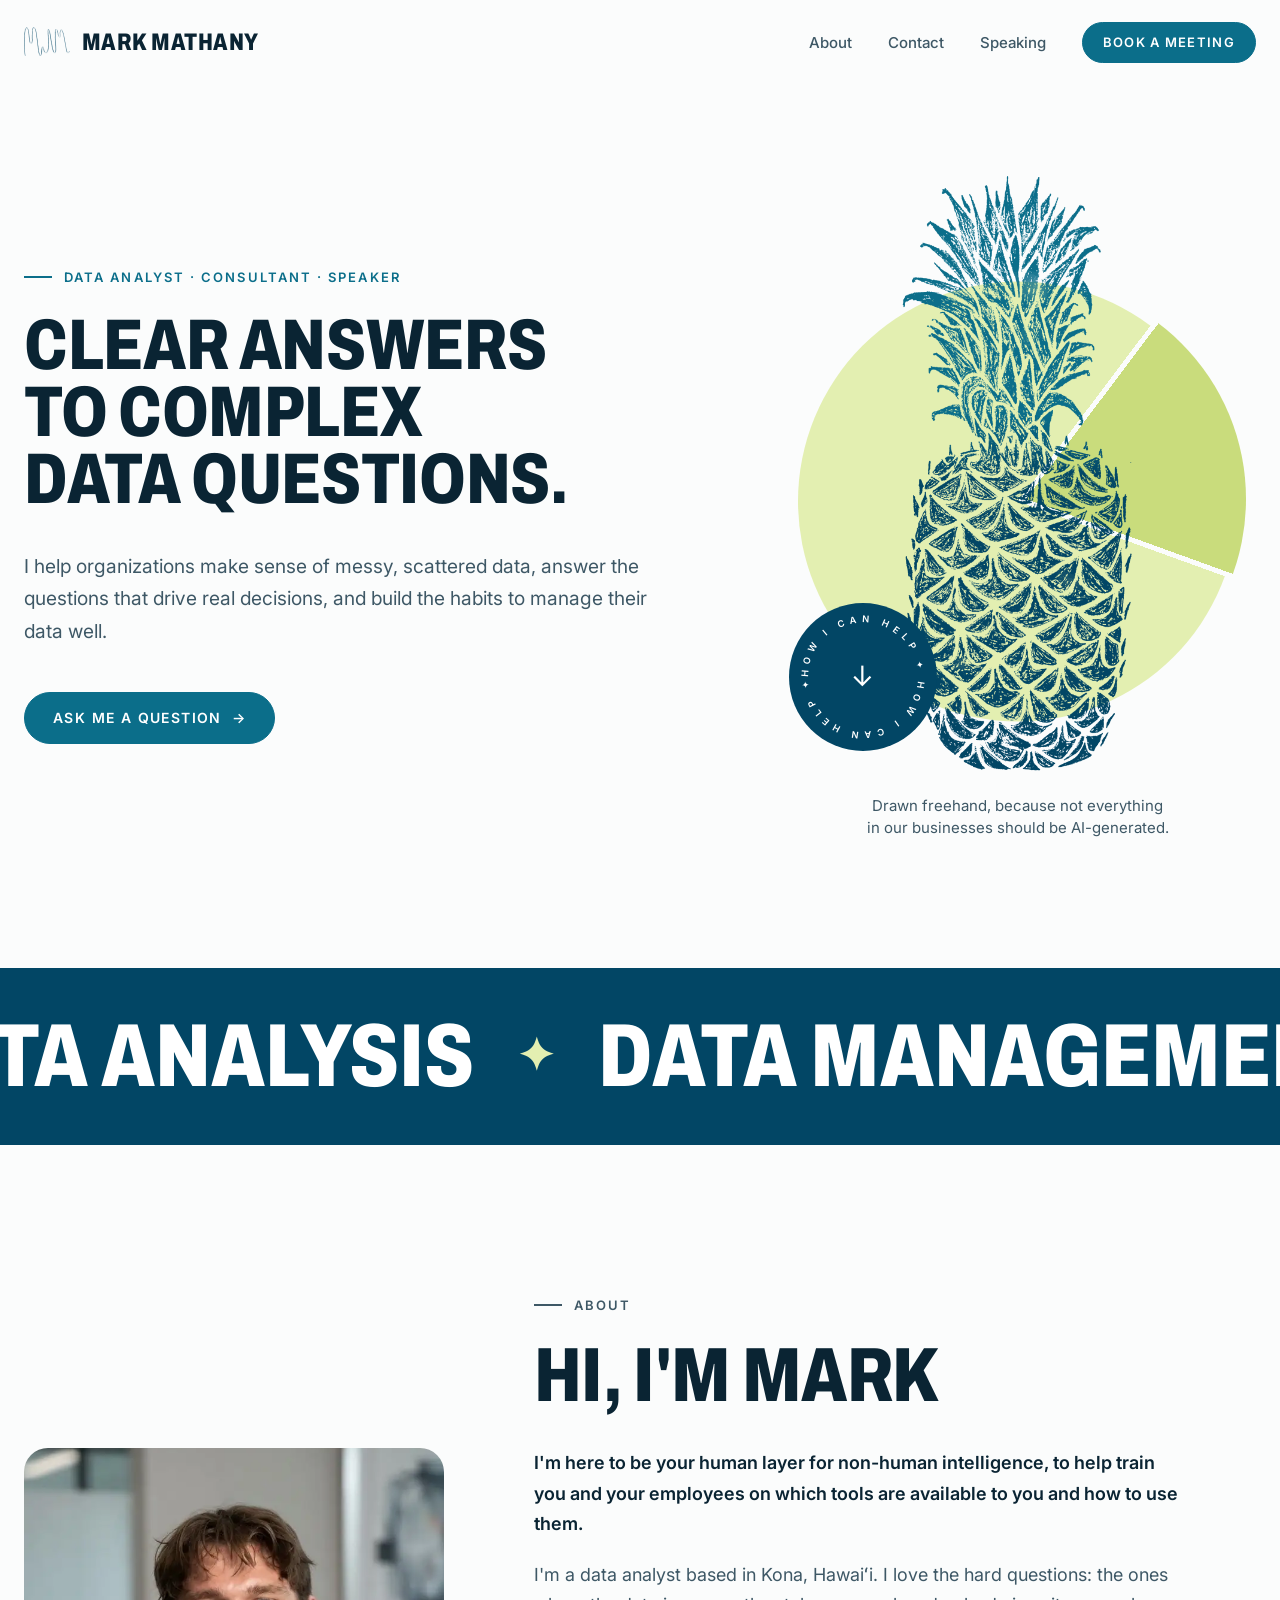
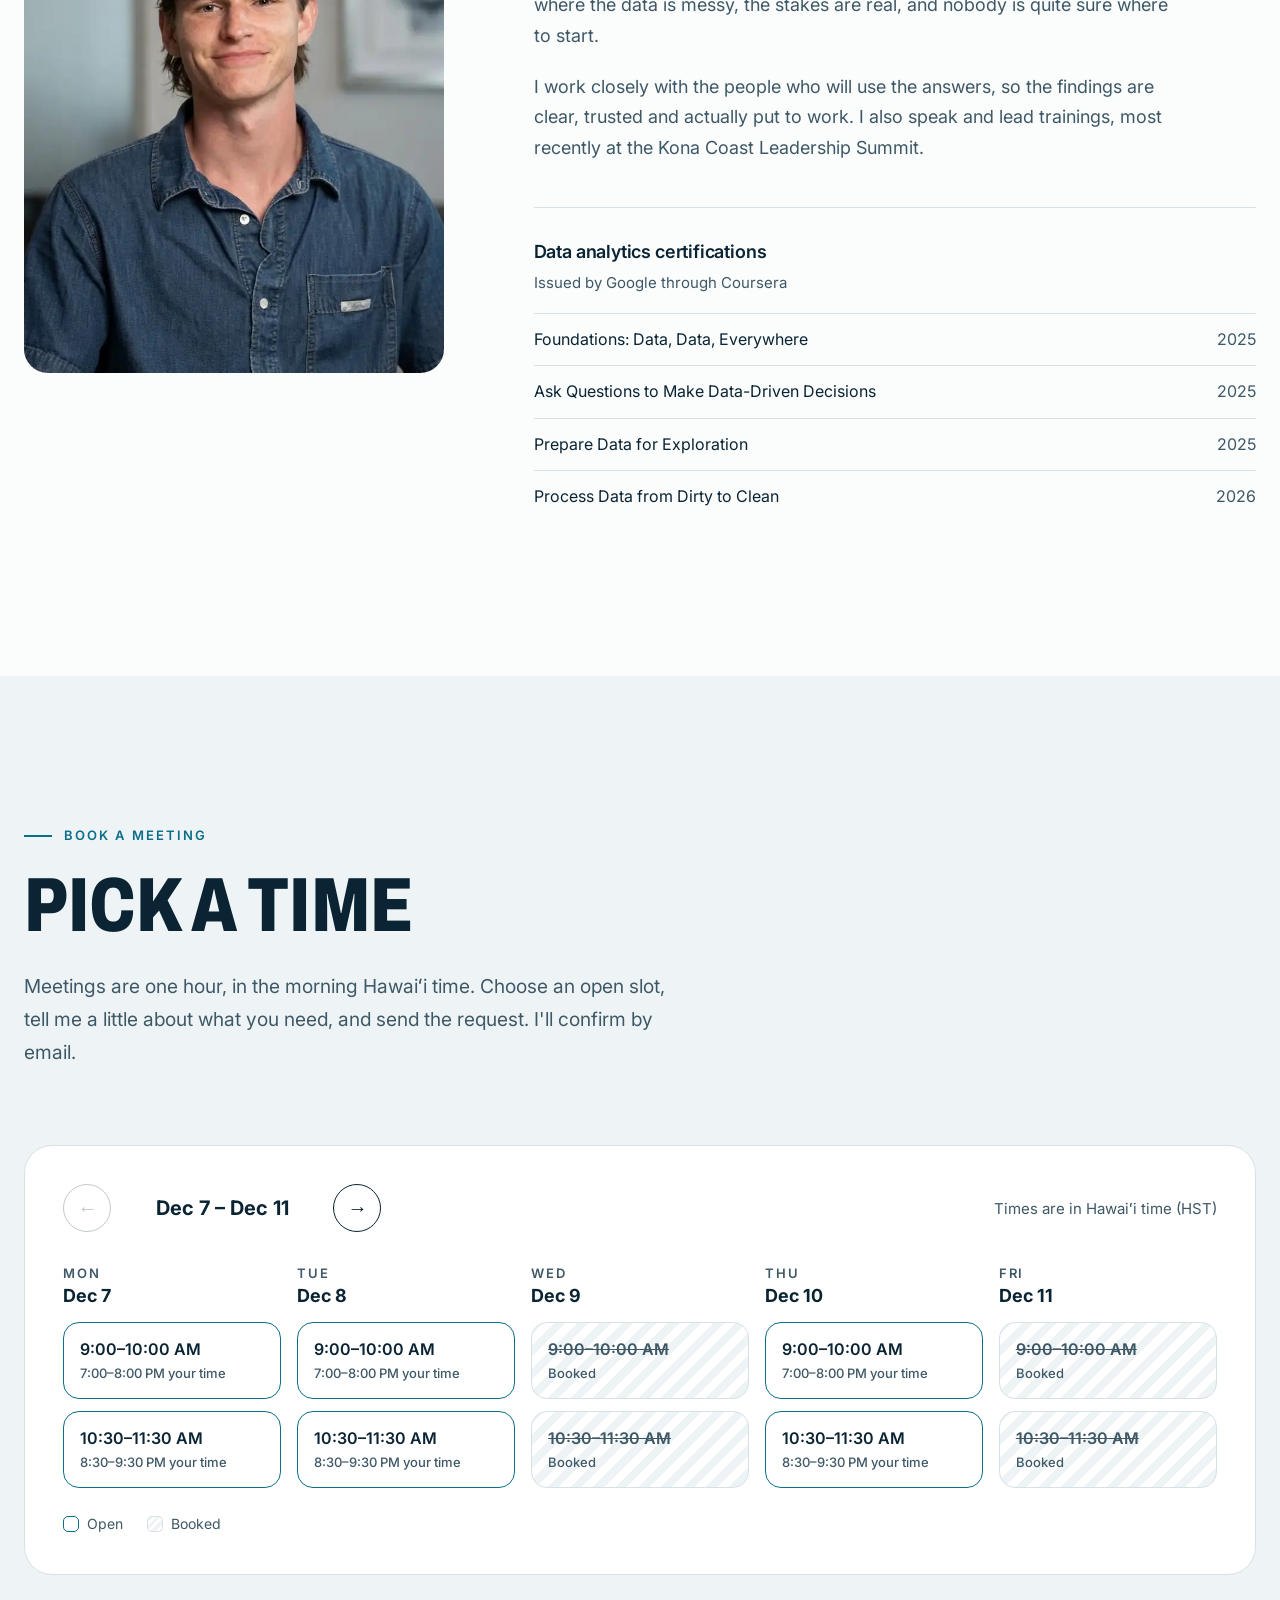
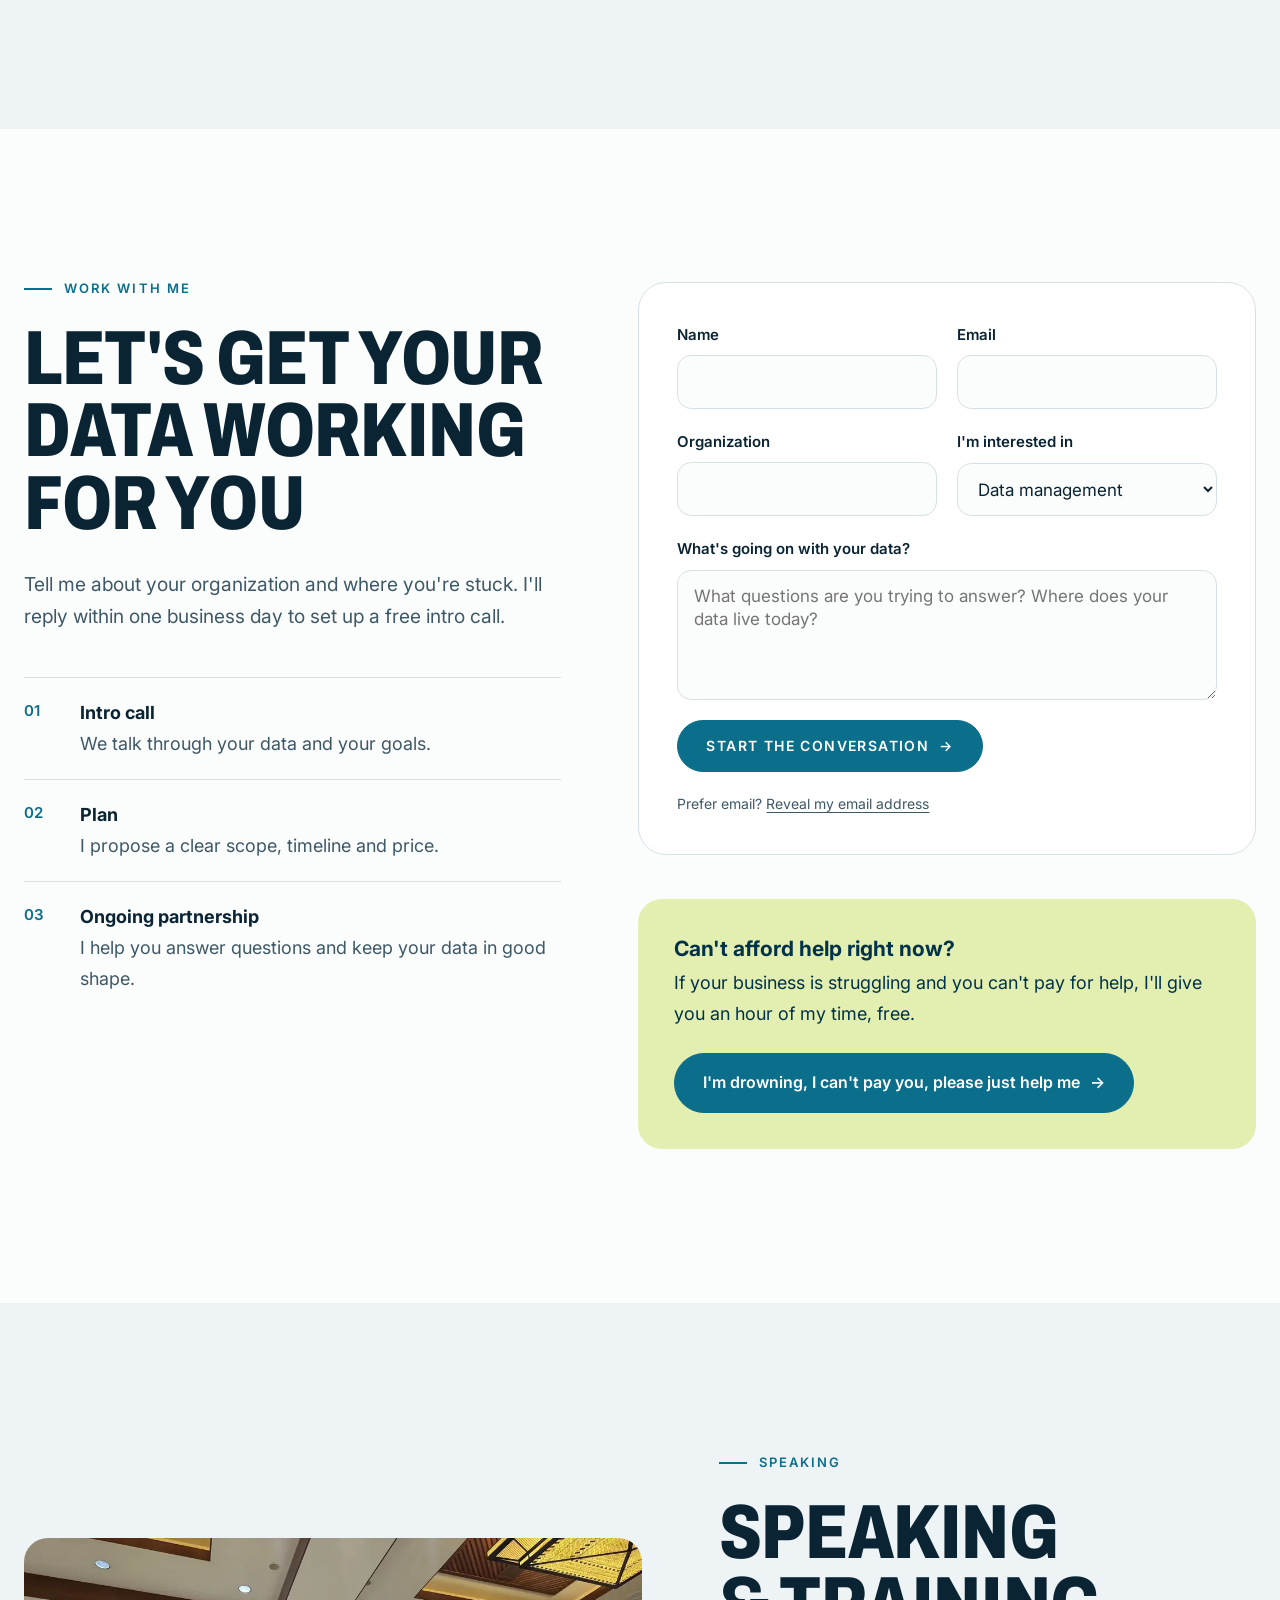
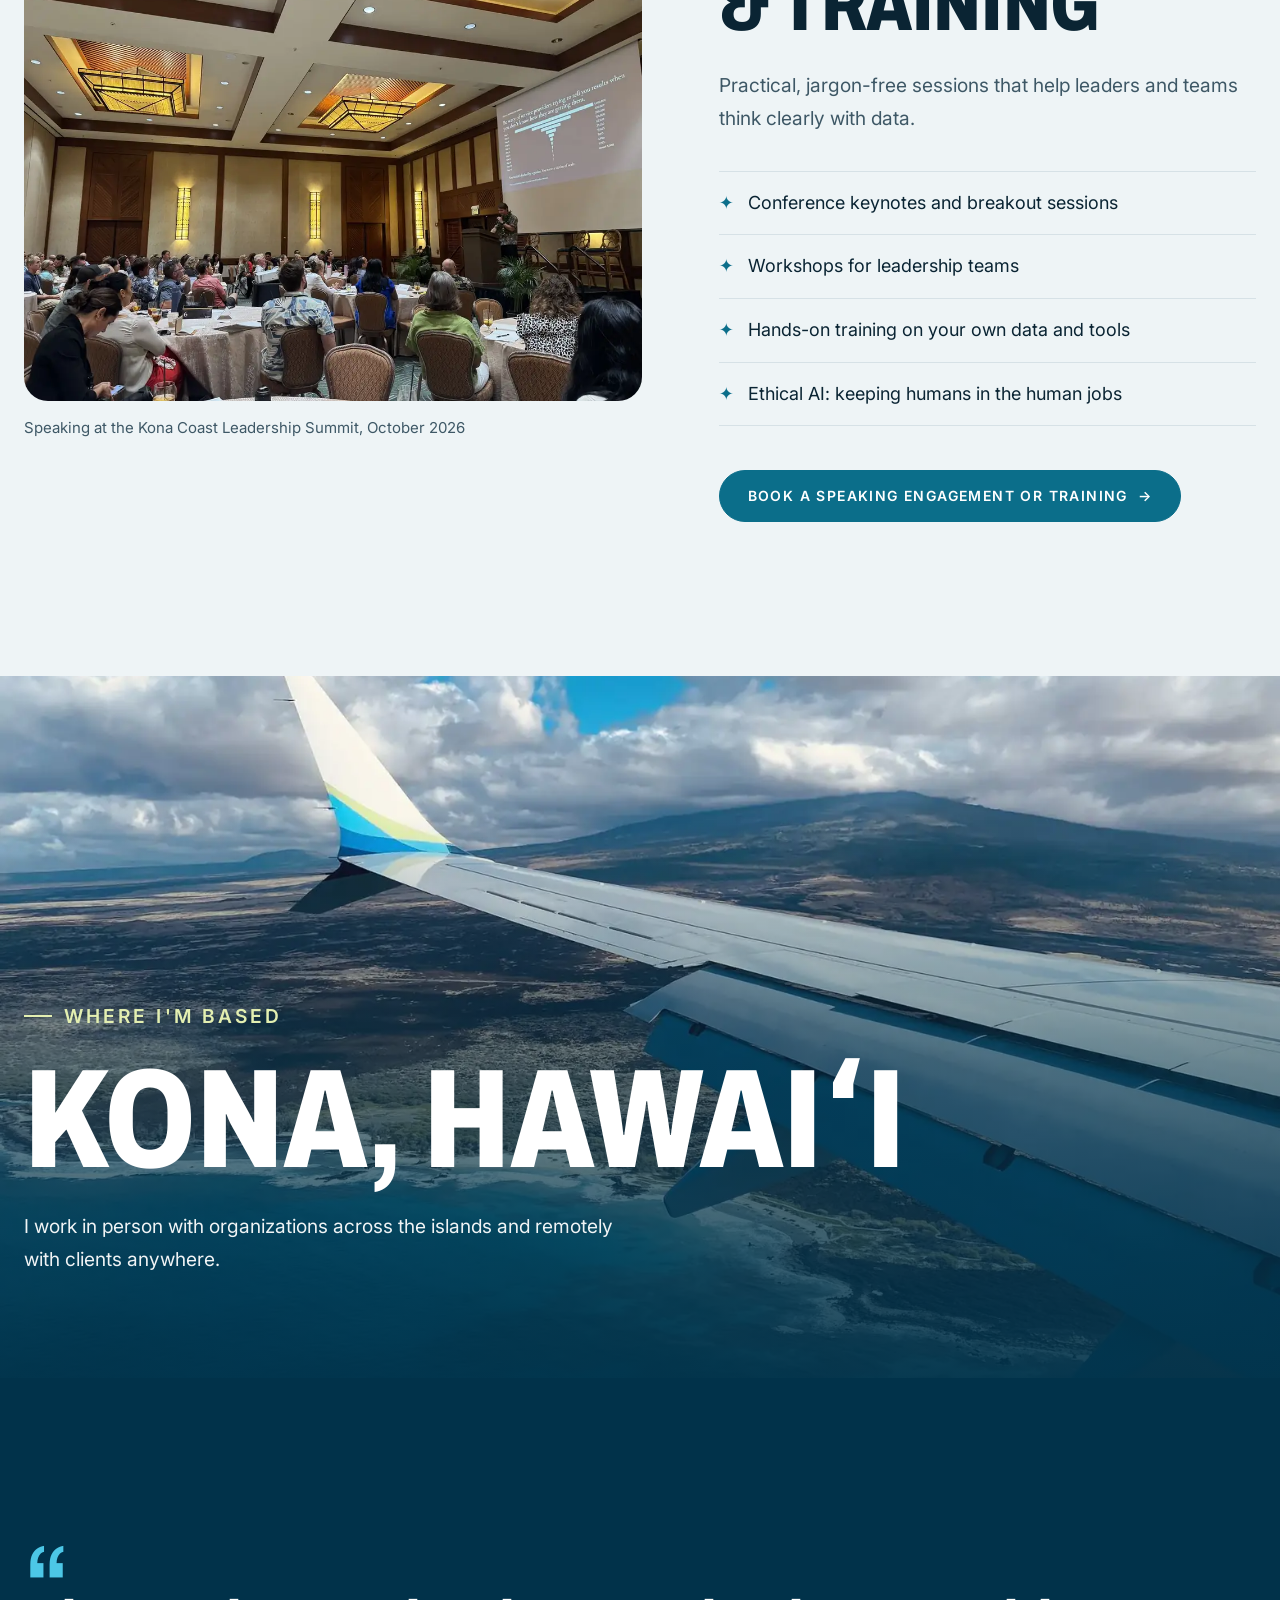
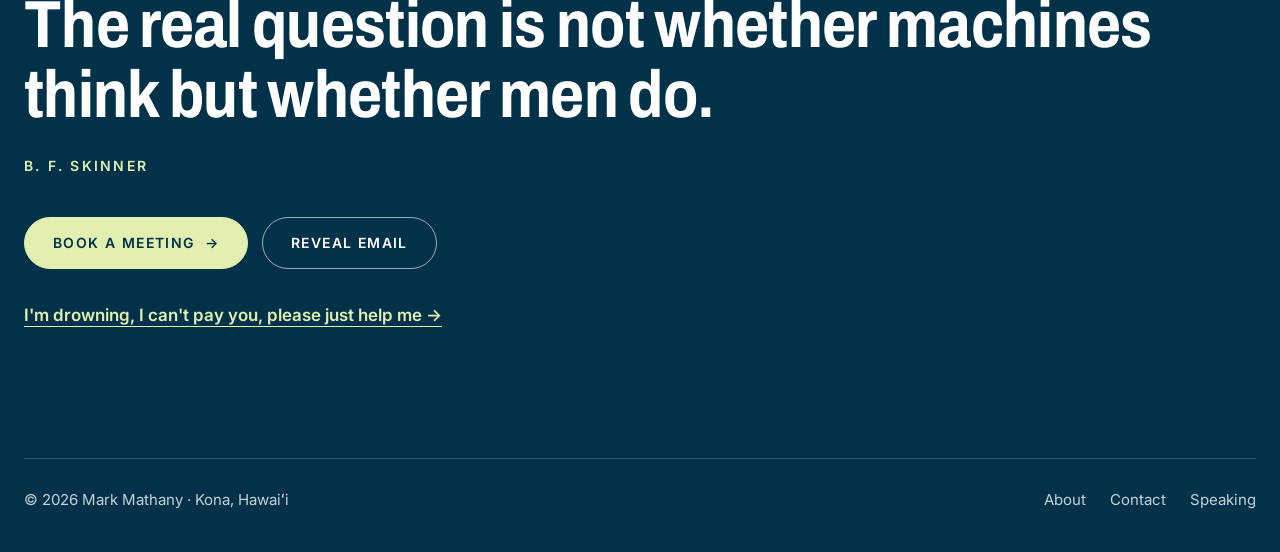
==== commit 8d9c61e2: "Make the time picker much smaller on phones and tablets Up to 900px wide, the week now shows as a ro" ====
--- a/index.html
+++ b/index.html
@@ -124,6 +124,7 @@
           <button class="week-nav" type="button" data-step="1" aria-label="Next week">→</button>
           <p class="tz-note">Times are in Hawaiʻi time (HST)</p>
         </div>
+        <div class="day-tabs" role="group" aria-label="Choose a day"></div>
         <div class="days" role="list"></div>
         <div class="legend" aria-hidden="true"><span><i></i>Open</span><span><i class="k-booked"></i>Booked</span></div>
         <form class="confirm" data-booking-form hidden>
--- a/styles.css
+++ b/styles.css
@@ -222,23 +222,41 @@
 .legend span { display: inline-flex; align-items: center; gap: 8px; }
 .legend i { width: 16px; height: 16px; border-radius: 5px; border: 1.5px solid var(--lagoon); }
 .legend .k-booked { border-color: var(--line); background: repeating-linear-gradient(135deg, var(--cloud) 0 3px, var(--surface) 3px 6px); }
+/* Day buttons: only shown on phones and tablets, where one day's times show at a time */
+.day-tabs { display: none; }
+.day-tab { display: grid; justify-items: center; gap: 2px; padding: 9px 0; border: 1.5px solid var(--lagoon); border-radius: 14px; background: var(--surface); color: var(--ink); font: 700 18px/1.15 var(--body); }
+.day-tab span { font: 600 11px/1.2 var(--body); letter-spacing: .08em; text-transform: uppercase; color: var(--muted); }
+.day-tab.full { border-color: var(--line); background: repeating-linear-gradient(135deg, var(--cloud) 0 6px, var(--surface) 6px 12px); color: #7d929c; }
+.day-tab[aria-pressed="true"] { border-color: var(--lagoon); background: var(--lagoon); color: #fff; }
+.day-tab[aria-pressed="true"] span { color: rgba(255, 255, 255, .88); }
 .confirm { display: grid; gap: 20px; max-width: 680px; margin-top: 36px; padding-top: 36px; border-top: 1px solid var(--line); }
 .confirm[hidden] { display: none; }
 .confirm-time { font: 700 clamp(20px, 2vw, 24px)/1.35 var(--body); }
+.confirm-time small { display: block; font: 500 15px/1.5 var(--body); color: var(--muted); }
 .booking-sent { display: grid; gap: 14px; justify-items: start; max-width: 680px; margin-top: 36px; padding-top: 36px; border-top: 1px solid var(--line); }
 .booking-sent[hidden] { display: none; }
 .sent-title { font: 700 clamp(20px, 2vw, 24px)/1.35 var(--body); }
 .confirm, .booking-sent, .speaking-form { scroll-margin-top: 108px; }
-@media (max-width: 760px) {
+@media (max-width: 900px) {
+  .booker-bar { gap: 8px; margin-bottom: 20px; }
+  .week-label { flex: 1; min-width: 0; font-size: 18px; }
+  .tz-note { margin-left: 0; width: 100%; font-size: 14px; text-align: center; }
+  .day-tabs { display: grid; grid-template-columns: repeat(5, minmax(0, 1fr)); gap: 6px; margin-bottom: 16px; }
   .days { grid-template-columns: 1fr; gap: 0; }
-  .day { display: grid; grid-template-columns: 1fr 1fr; gap: 10px; padding-block: 16px; border-bottom: 1px solid var(--line); }
-  .day:first-child { padding-top: 0; }
-  .day h4 { grid-column: 1 / -1; margin: 0; }
-  .day h4 strong { display: inline; margin-left: 8px; font-size: 16px; }
+  .day { display: none; grid-template-columns: repeat(auto-fit, minmax(150px, 1fr)); gap: 10px; }
+  .day.active { display: grid; }
+  .day h4 { position: absolute; width: 1px; height: 1px; overflow: hidden; clip-path: inset(50%); white-space: nowrap; }
   .slot { margin: 0; padding: 12px 14px; font-size: 15px; }
-  .week-label { flex: 1; min-width: 0; }
-  .tz-note { margin-left: 0; width: 100%; }
-}
+  .legend { display: none; }
+}
+@media (max-width: 600px) {
+  .booker { padding: 16px; }
+  .confirm-time { font-size: 18px; }
+  .confirm, .booking-sent { gap: 14px; margin-top: 20px; padding-top: 20px; }
+  .confirm .row { gap: 14px; }
+  .confirm textarea { min-height: 100px; }
+}
+@media (max-width: 340px) { .week-label { font-size: 16px; } }
 
 /* ---------- Forms ---------- */
 .field { display: grid; gap: 8px; font-size: 15px; font-weight: 600; }
@@ -248,6 +266,8 @@
 }
 input:focus, select:focus, textarea:focus { outline: none; border-color: var(--lagoon); box-shadow: 0 0 0 4px rgba(11, 110, 138, .14); }
 textarea { min-height: 130px; resize: vertical; }
+/* Slightly tighter fields on phones, keeping 17px text so iPhones don't zoom in */
+@media (max-width: 600px) { .field { gap: 6px; } input, select, textarea { padding: 12px 14px; } }
 .form-note { font-size: 14px; color: var(--muted); }
 .show-email { padding: 0; border: 0; background: none; color: inherit; font: inherit; text-decoration: underline; text-underline-offset: 3px; }
 [data-show-email] { cursor: pointer; }
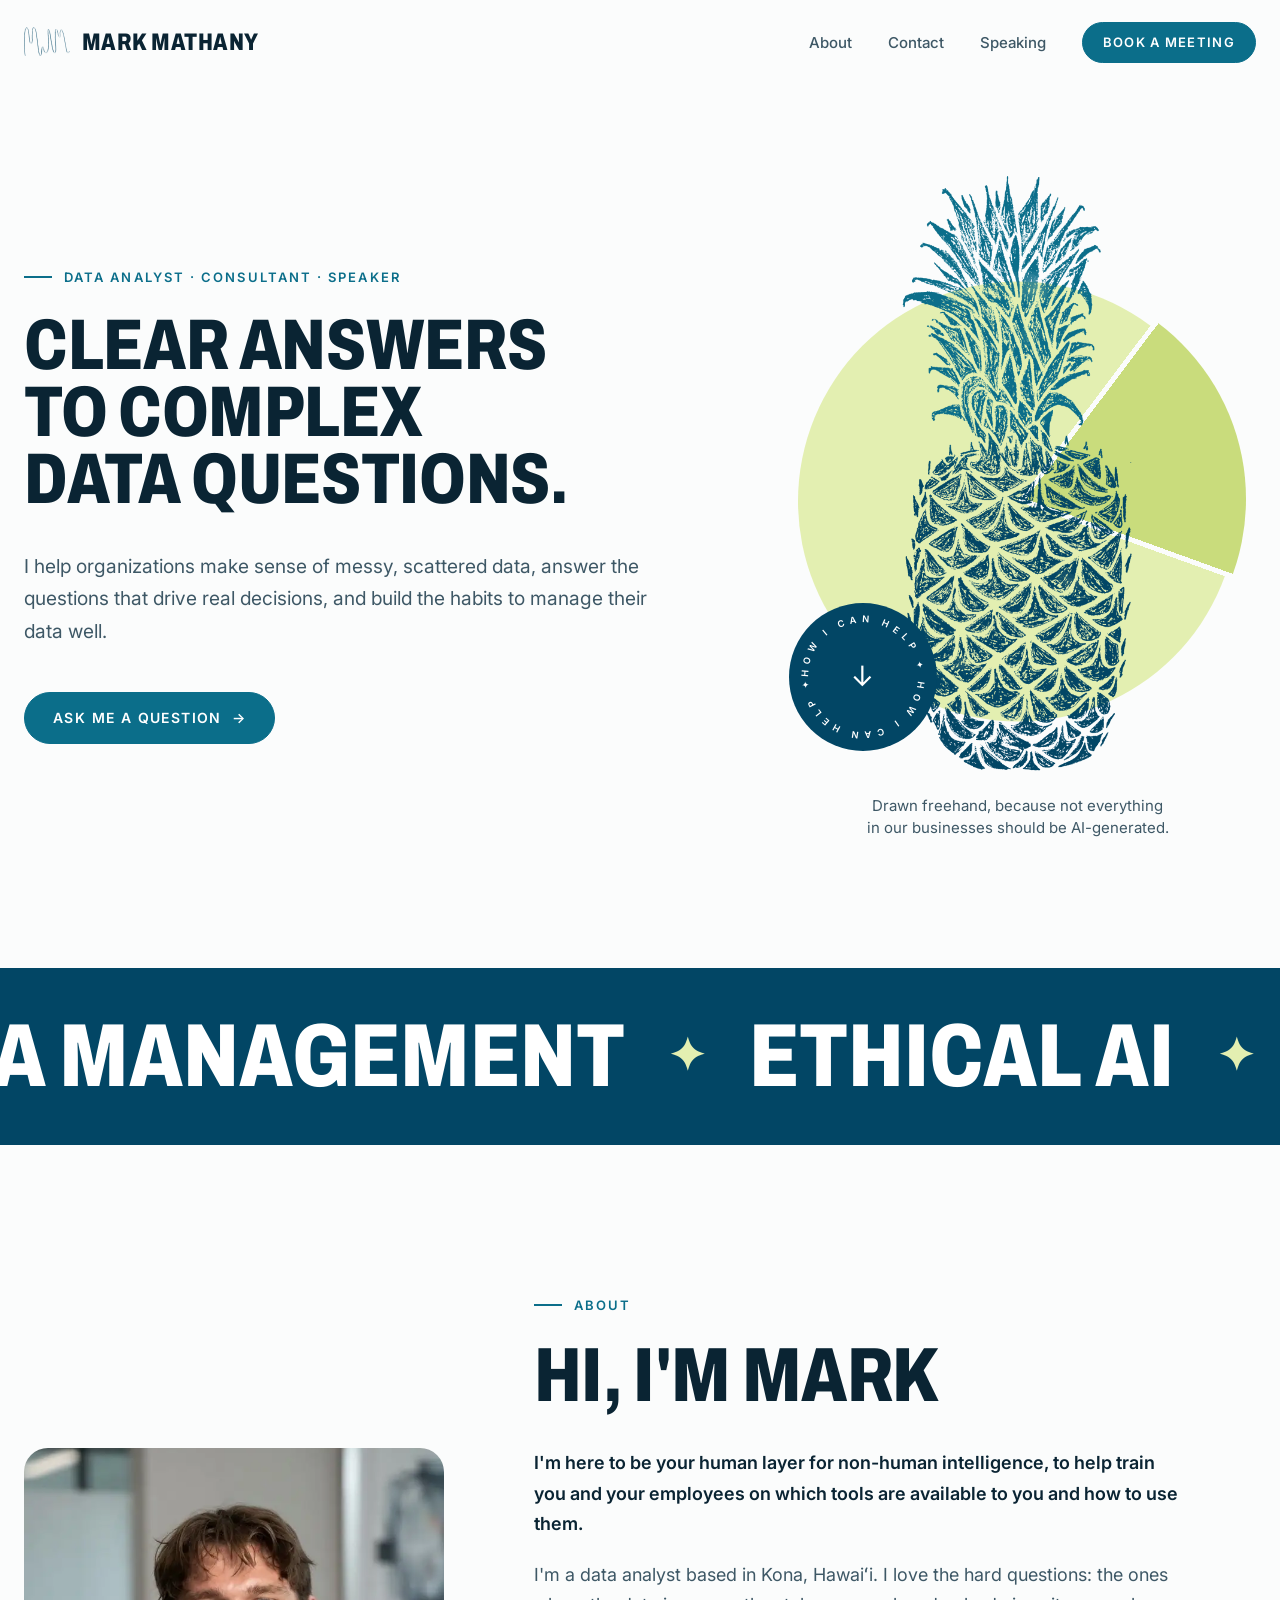
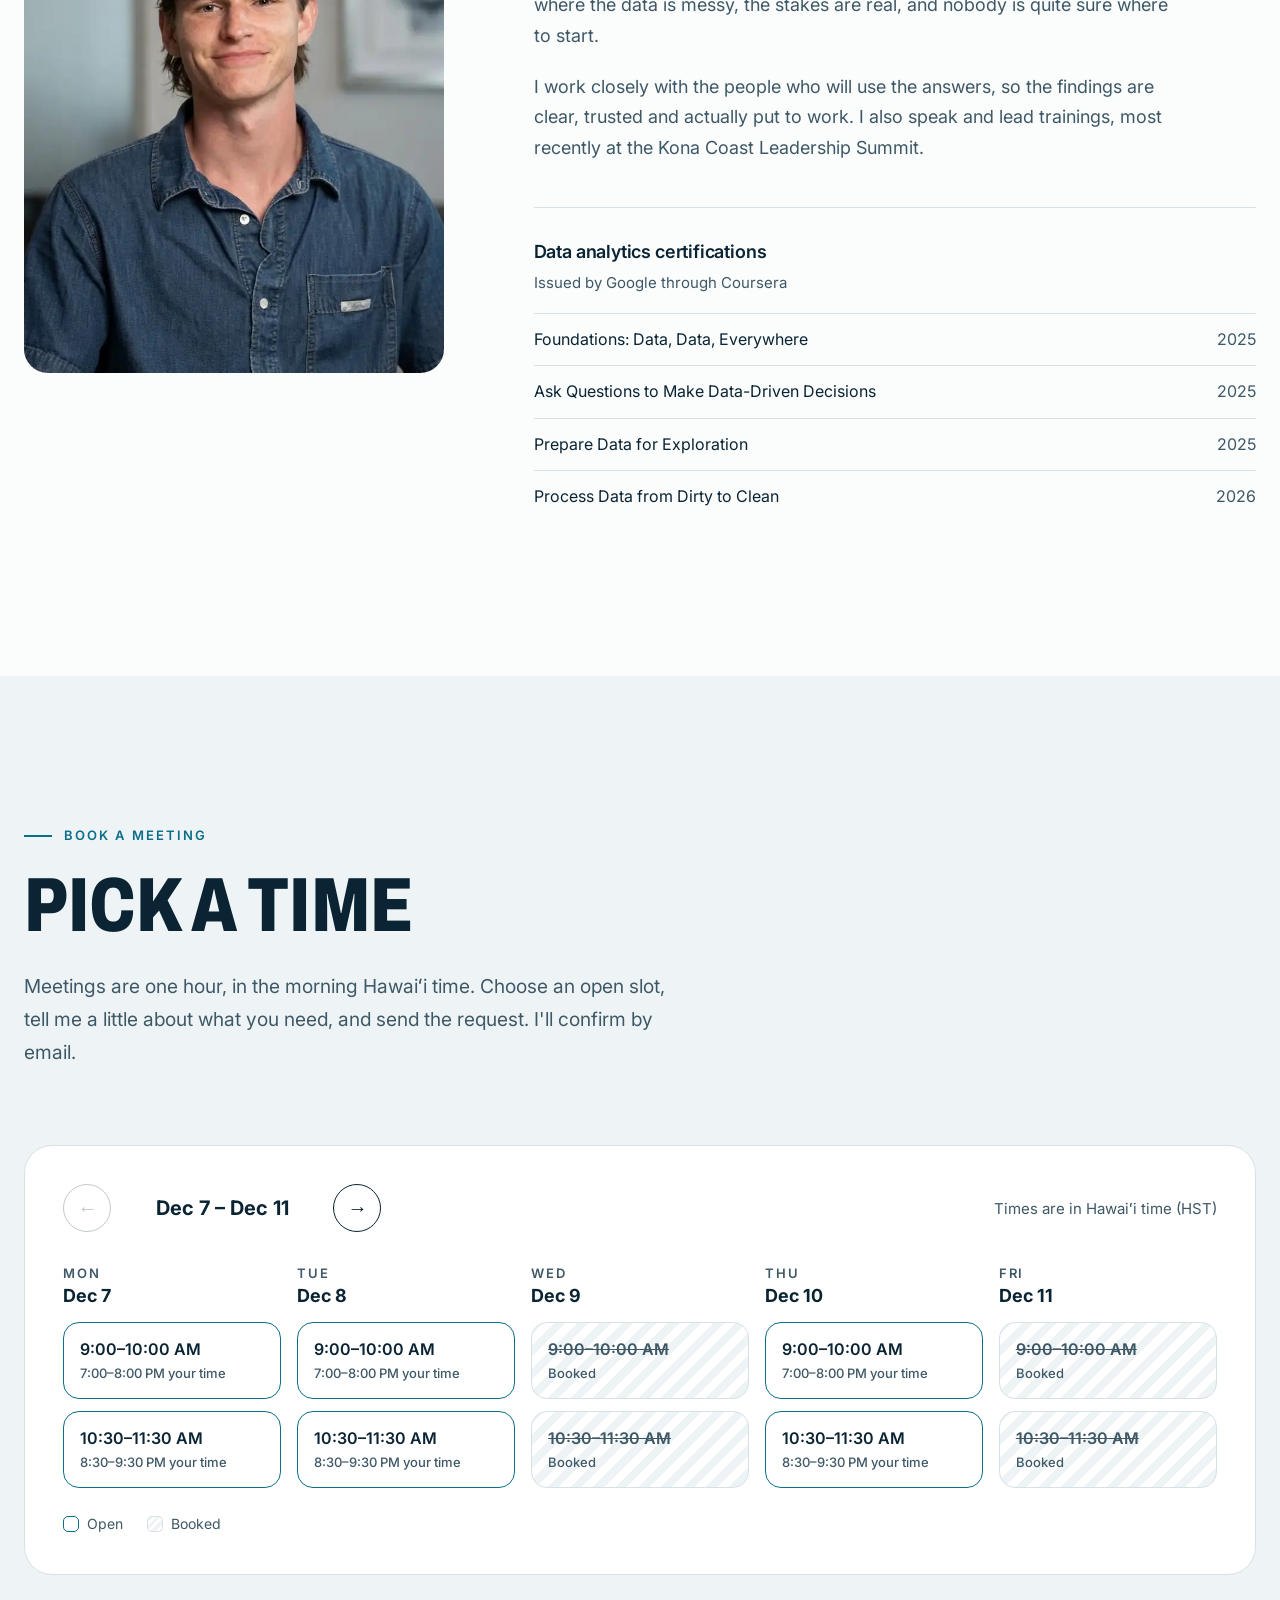
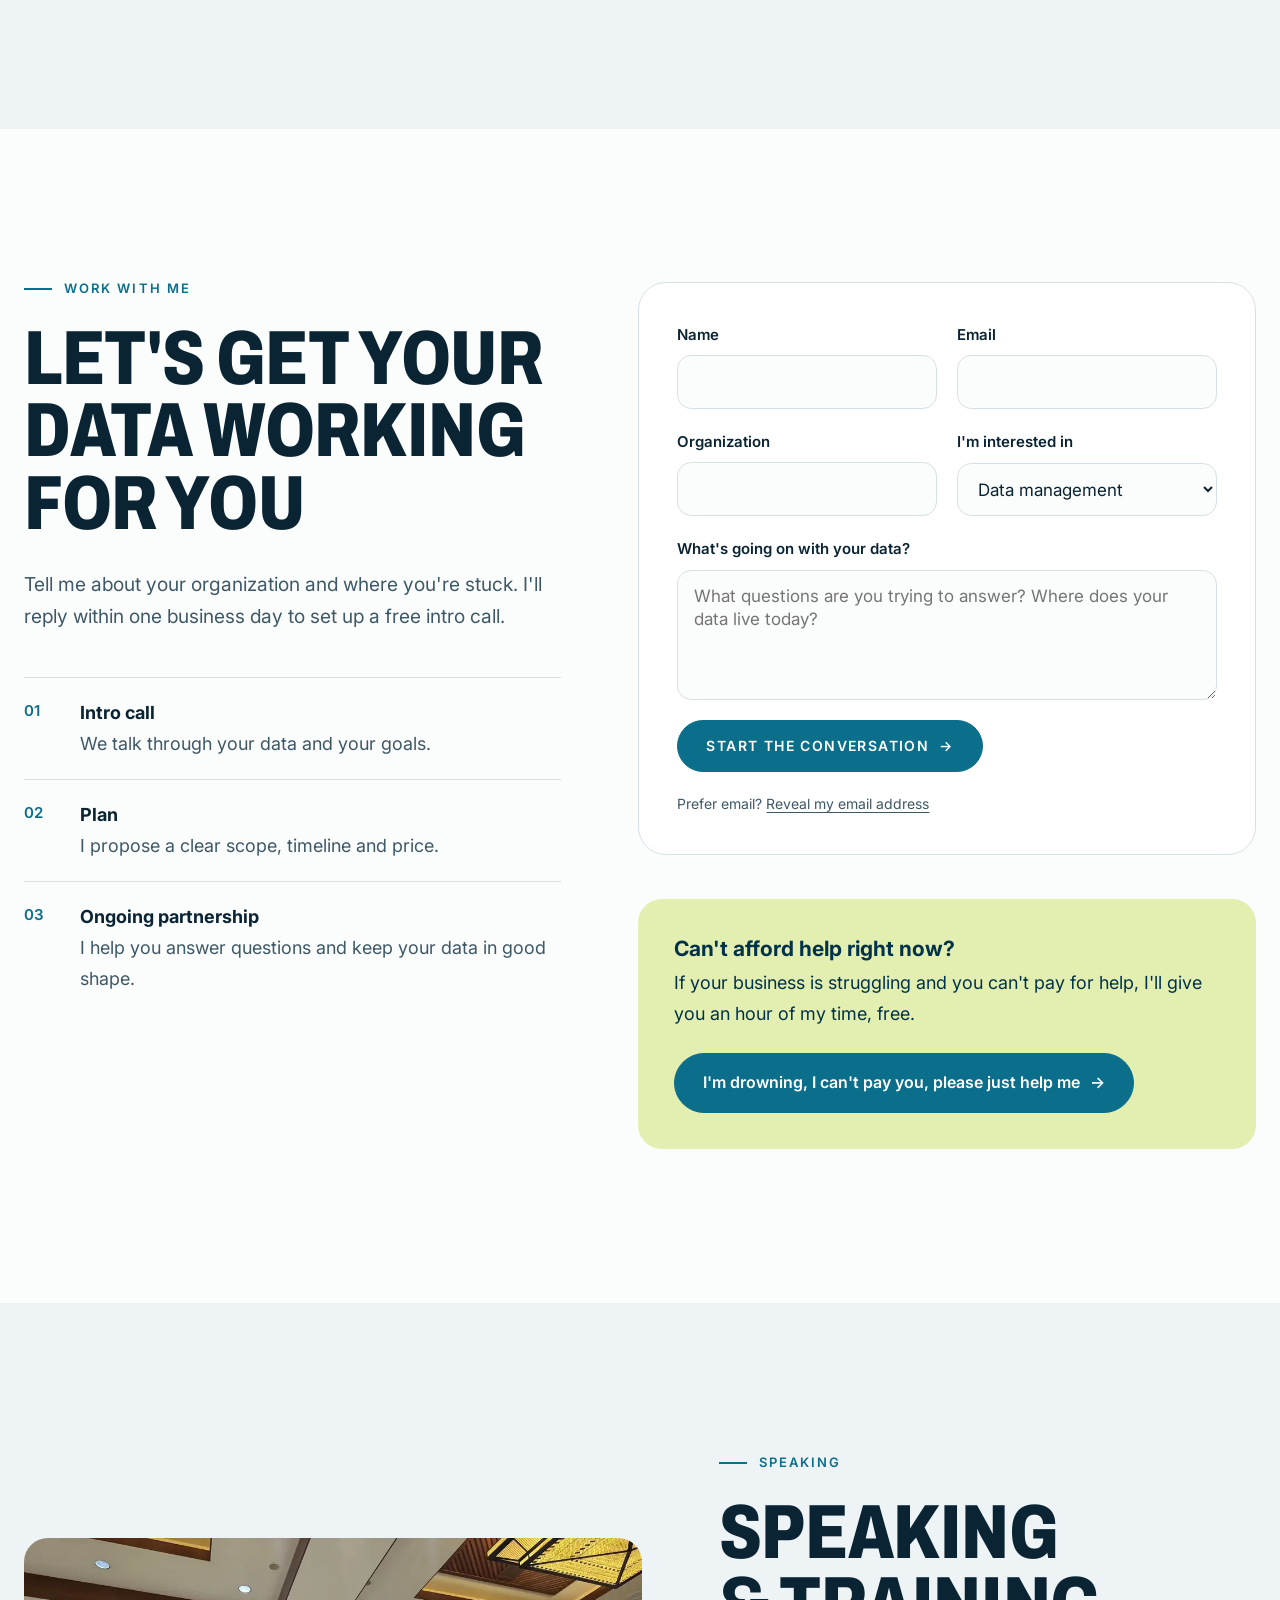
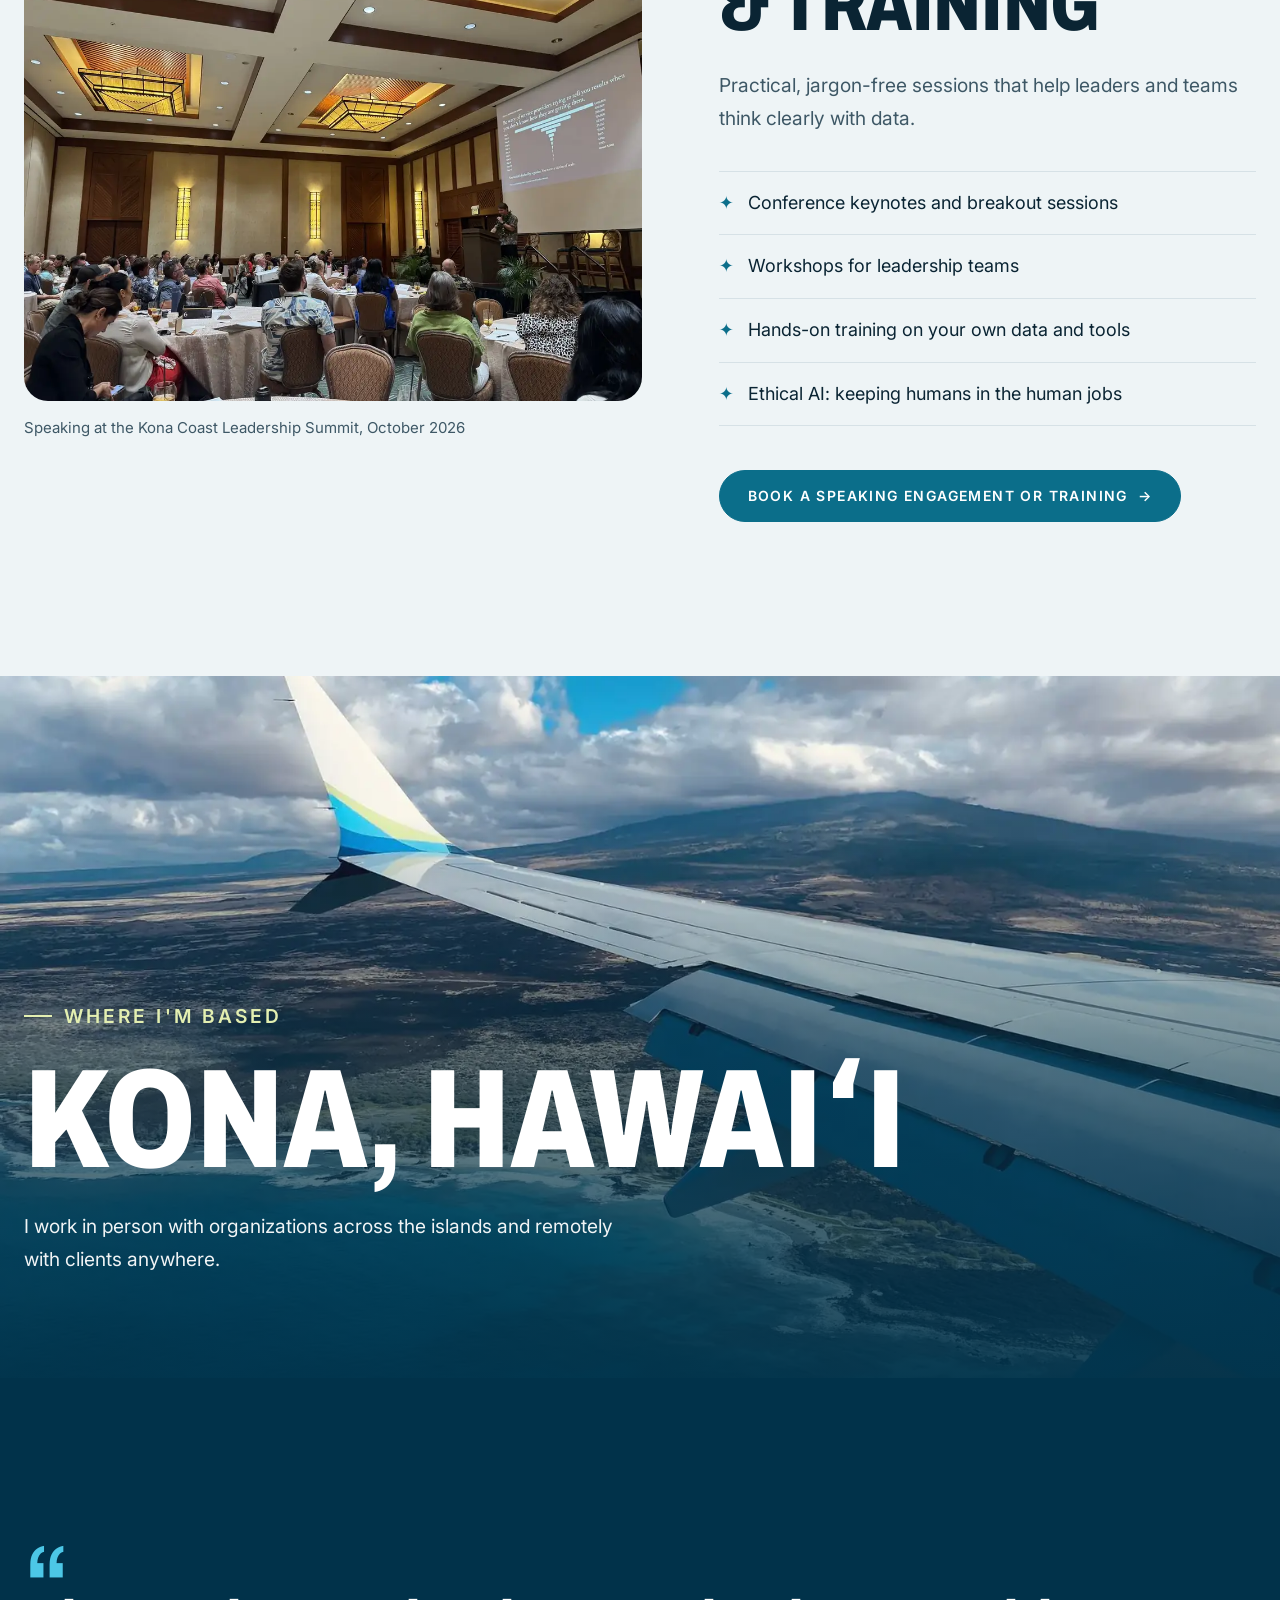
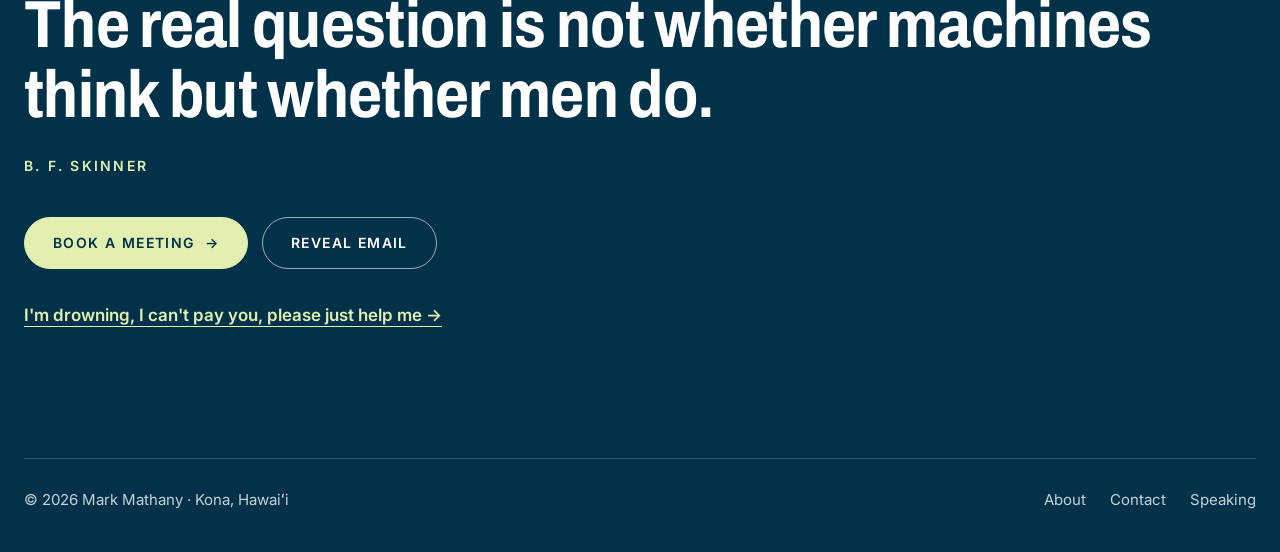
==== commit f554b7c4: "Fix phone and keyboard issues found in the site check - Header: the name and the button no longer to" ====
--- a/index.html
+++ b/index.html
@@ -71,7 +71,7 @@
   </section>
 
   <!-- ===== SLIDING BANNER (drag it, or let it slide) ===== -->
-  <div class="marquee on-dark" data-marquee aria-label="Data analysis, data management, ethical AI, dashboards and reporting, speaking, training. Based in Kona, Hawaiʻi.">
+  <div class="marquee on-dark" data-marquee role="img" aria-label="Data analysis, data management, ethical AI, dashboards and reporting, speaking, training. Based in Kona, Hawaiʻi.">
     <div class="marquee-track">
       <div class="marquee-group" aria-hidden="true">
         <span>Data analysis</span><span class="star">✦</span>
@@ -128,7 +128,7 @@
         <div class="days" role="list"></div>
         <div class="legend" aria-hidden="true"><span><i></i>Open</span><span><i class="k-booked"></i>Booked</span></div>
         <form class="confirm" data-booking-form hidden>
-          <p class="confirm-time" aria-live="polite"></p>
+          <p class="confirm-time" tabindex="-1"></p>
           <input type="hidden" name="time" data-label="Requested time">
           <div class="row">
             <label class="field">Name<input name="name" required autocomplete="name"></label>
--- a/styles.css
+++ b/styles.css
@@ -77,7 +77,7 @@
   border-bottom: 1px solid transparent; transition: border-color .3s;
 }
 .site-header.scrolled { border-bottom-color: var(--line); }
-.site-header .wrap { display: flex; align-items: center; justify-content: space-between; height: 84px; }
+.site-header .wrap { display: flex; align-items: center; justify-content: space-between; gap: 12px; height: 84px; }
 .logo {
   display: flex; align-items: center; gap: 12px; text-decoration: none;
   font-family: var(--display); font-weight: 800; font-stretch: 78%; font-size: 24px; letter-spacing: .02em; text-transform: uppercase;
@@ -91,15 +91,17 @@
 .nav a:not(.btn):hover { color: var(--ink); }
 .nav .btn { padding: 13px 20px; font-size: 13px; }
 @media (max-width: 900px) { .nav a:not(.btn) { display: none; } }
-@media (max-width: 420px) { .logo { font-size: 20px; } .logo-mark { width: 36px; } .nav .btn { padding: 12px 14px; font-size: 12px; } }
+@media (max-width: 480px) { .logo { font-size: 20px; line-height: 1.1; } .logo-mark { width: 36px; flex-shrink: 0; } .nav .btn { padding: 12px 14px; font-size: 12px; white-space: nowrap; } }
+@media (max-width: 399px) { .logo { font-size: 18px; gap: 10px; } .logo-mark { width: 30px; } .nav .btn { padding-inline: 12px; letter-spacing: .02em; } }
 
 /* ---------- Hero ---------- */
-.hero { padding-block: clamp(48px, 7vw, 112px) clamp(80px, 10vw, 140px); }
+.hero { padding-block: clamp(48px, 7vw, 112px) clamp(80px, 10vw, 140px); scroll-margin-top: 85px; }
 .hero .wrap { display: grid; grid-template-columns: minmax(0, 1.45fr) minmax(0, 1fr); gap: clamp(32px, 5vw, 80px); align-items: center; }
 .hero h1 { margin-bottom: 36px; }
 .hero .lede { margin-bottom: 44px; }
 /* On phones the three roles fit on one line once the short rule is dropped */
 @media (max-width: 600px) { .hero .eyebrow { font-size: 12px; letter-spacing: .12em; } .hero .eyebrow::before { display: none; } }
+@media (max-width: 345px) { .hero .eyebrow { font-size: 11px; letter-spacing: .1em; } }
 .hero-visual { margin: 0; }
 .hero-art { position: relative; display: grid; place-items: center; min-height: 600px; }
 .art-note { max-width: 21em; margin: 20px auto 0; font-size: 15px; line-height: 1.5; color: var(--muted); text-align: center; text-wrap: balance; }
@@ -125,7 +127,7 @@
   .hero-art { min-height: 440px; }
   .pineapple { height: 420px; }
   .sun { width: min(320px, 100%); }
-  .badge { width: 120px; height: 120px; left: 0; }
+  .badge { width: 120px; height: 120px; left: max(0px, 50% - 175px); }
 }
 
 /* ---------- Sliding banner ---------- */
@@ -177,6 +179,7 @@
 .about img { width: 100%; aspect-ratio: 4 / 5; object-fit: cover; object-position: 50% 28%; border-radius: 24px; }
 .about h2 { margin-bottom: 36px; }
 .about p { max-width: 36em; color: var(--muted); }
+.about .eyebrow { color: var(--lagoon); }
 .about p + p { margin-top: 20px; }
 .about .mission { color: var(--ink); font-weight: 600; }
 .credentials { margin-top: 44px; padding-top: 32px; border-top: 1px solid var(--line); }
@@ -209,7 +212,7 @@
 .slot {
   display: block; width: 100%; margin-bottom: 12px; padding: 16px; text-align: left;
   border: 1.5px solid var(--lagoon); border-radius: 16px; background: var(--surface); color: var(--ink);
-  font: 600 16px/1.3 var(--body); transition: background-color .15s, color .15s;
+  font: 600 16px/1.3 var(--body); transition: background-color .15s, color .15s; text-wrap: balance;
 }
 .slot small { display: block; margin-top: 4px; font: 500 13px/1.4 var(--body); color: var(--muted); }
 .slot:not(:disabled):hover { background: var(--lime); }
@@ -226,13 +229,13 @@
 .day-tabs { display: none; }
 .day-tab { display: grid; justify-items: center; gap: 2px; padding: 9px 0; border: 1.5px solid var(--lagoon); border-radius: 14px; background: var(--surface); color: var(--ink); font: 700 18px/1.15 var(--body); }
 .day-tab span { font: 600 11px/1.2 var(--body); letter-spacing: .08em; text-transform: uppercase; color: var(--muted); }
-.day-tab.full { border-color: var(--line); background: repeating-linear-gradient(135deg, var(--cloud) 0 6px, var(--surface) 6px 12px); color: #7d929c; }
+.day-tab.full { border-color: var(--line); background: repeating-linear-gradient(135deg, var(--cloud) 0 6px, var(--surface) 6px 12px); color: var(--muted); }
 .day-tab[aria-pressed="true"] { border-color: var(--lagoon); background: var(--lagoon); color: #fff; }
 .day-tab[aria-pressed="true"] span { color: rgba(255, 255, 255, .88); }
 .confirm { display: grid; gap: 20px; max-width: 680px; margin-top: 36px; padding-top: 36px; border-top: 1px solid var(--line); }
 .confirm[hidden] { display: none; }
 .confirm-time { font: 700 clamp(20px, 2vw, 24px)/1.35 var(--body); }
-.confirm-time small { display: block; font: 500 15px/1.5 var(--body); color: var(--muted); }
+.confirm-time small, .sent-title small { display: block; font: 500 15px/1.5 var(--body); color: var(--muted); }
 .booking-sent { display: grid; gap: 14px; justify-items: start; max-width: 680px; margin-top: 36px; padding-top: 36px; border-top: 1px solid var(--line); }
 .booking-sent[hidden] { display: none; }
 .sent-title { font: 700 clamp(20px, 2vw, 24px)/1.35 var(--body); }
@@ -251,7 +254,8 @@
 }
 @media (max-width: 600px) {
   .booker { padding: 16px; }
-  .confirm-time { font-size: 18px; }
+  .confirm-time, .sent-title { font-size: 18px; }
+  .booking-sent .btn { line-height: 1.3; }
   .confirm, .booking-sent { gap: 14px; margin-top: 20px; padding-top: 20px; }
   .confirm .row { gap: 14px; }
   .confirm textarea { min-height: 100px; }
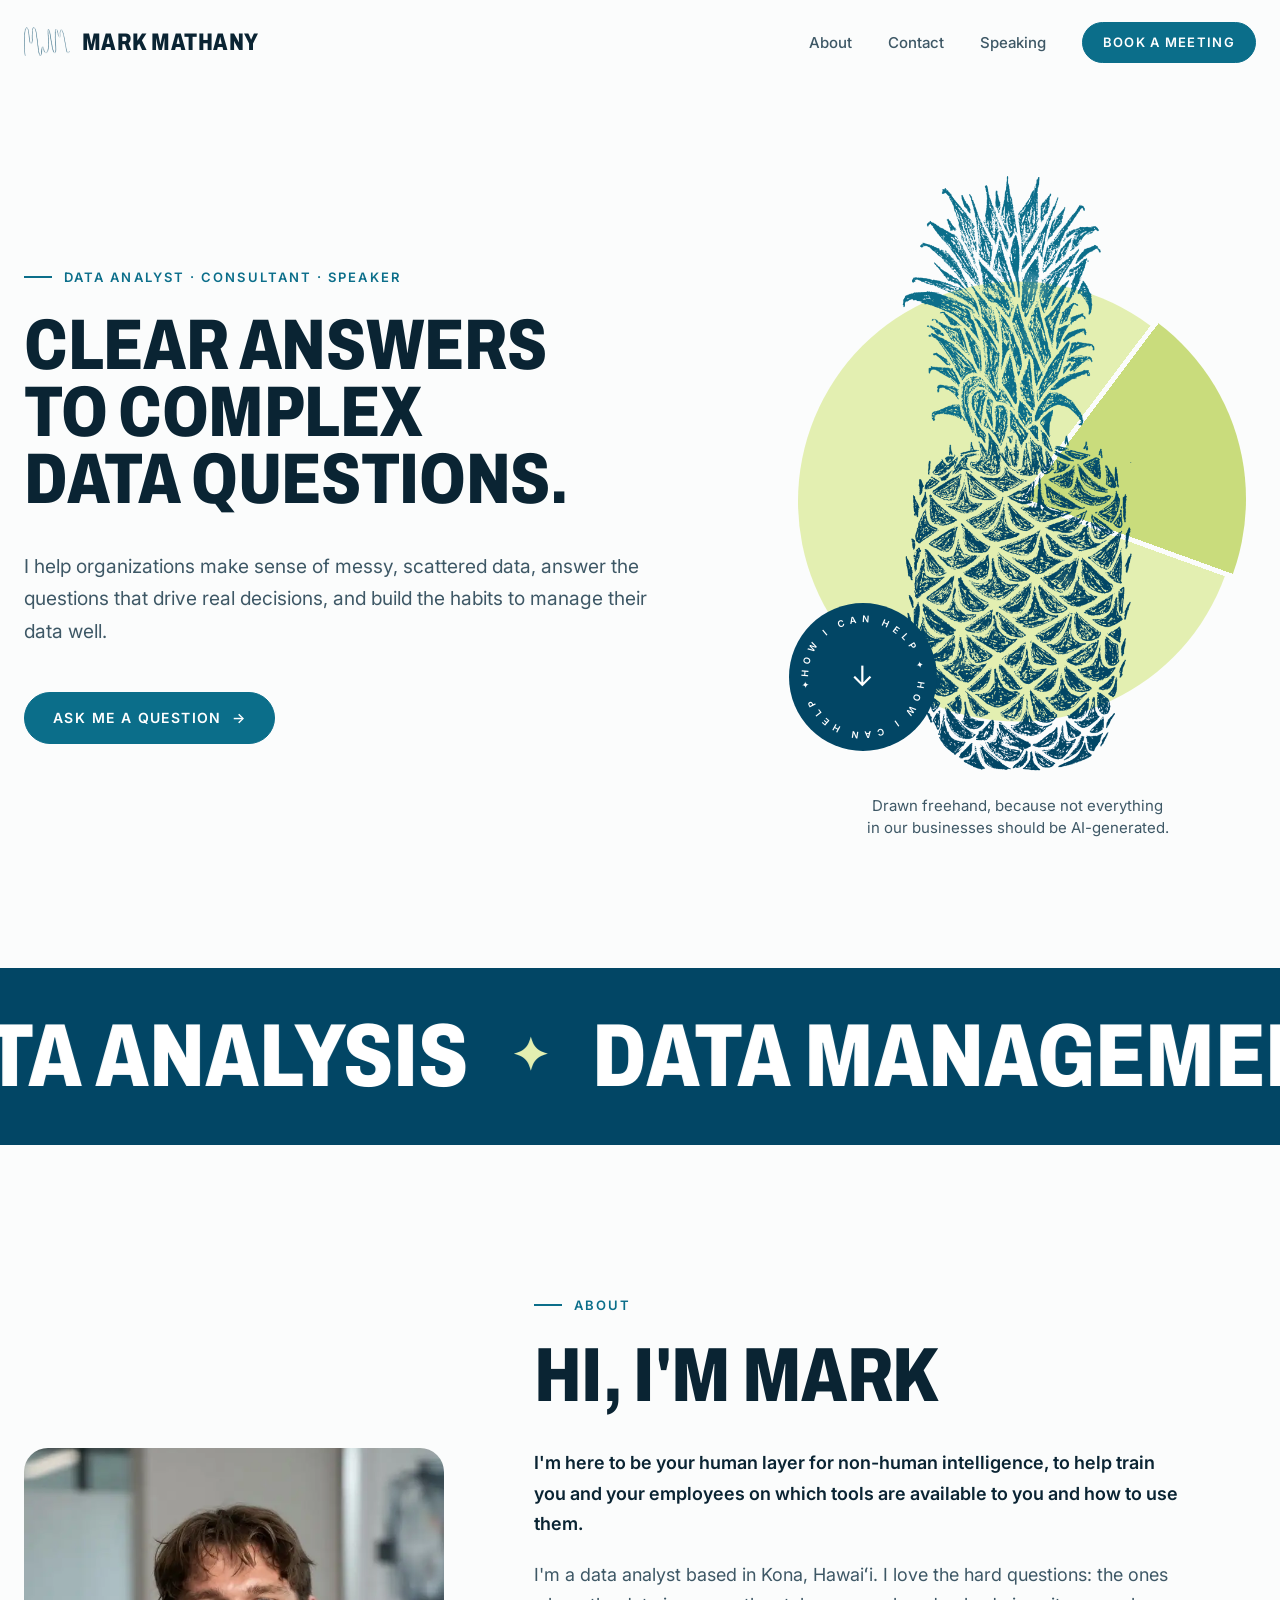
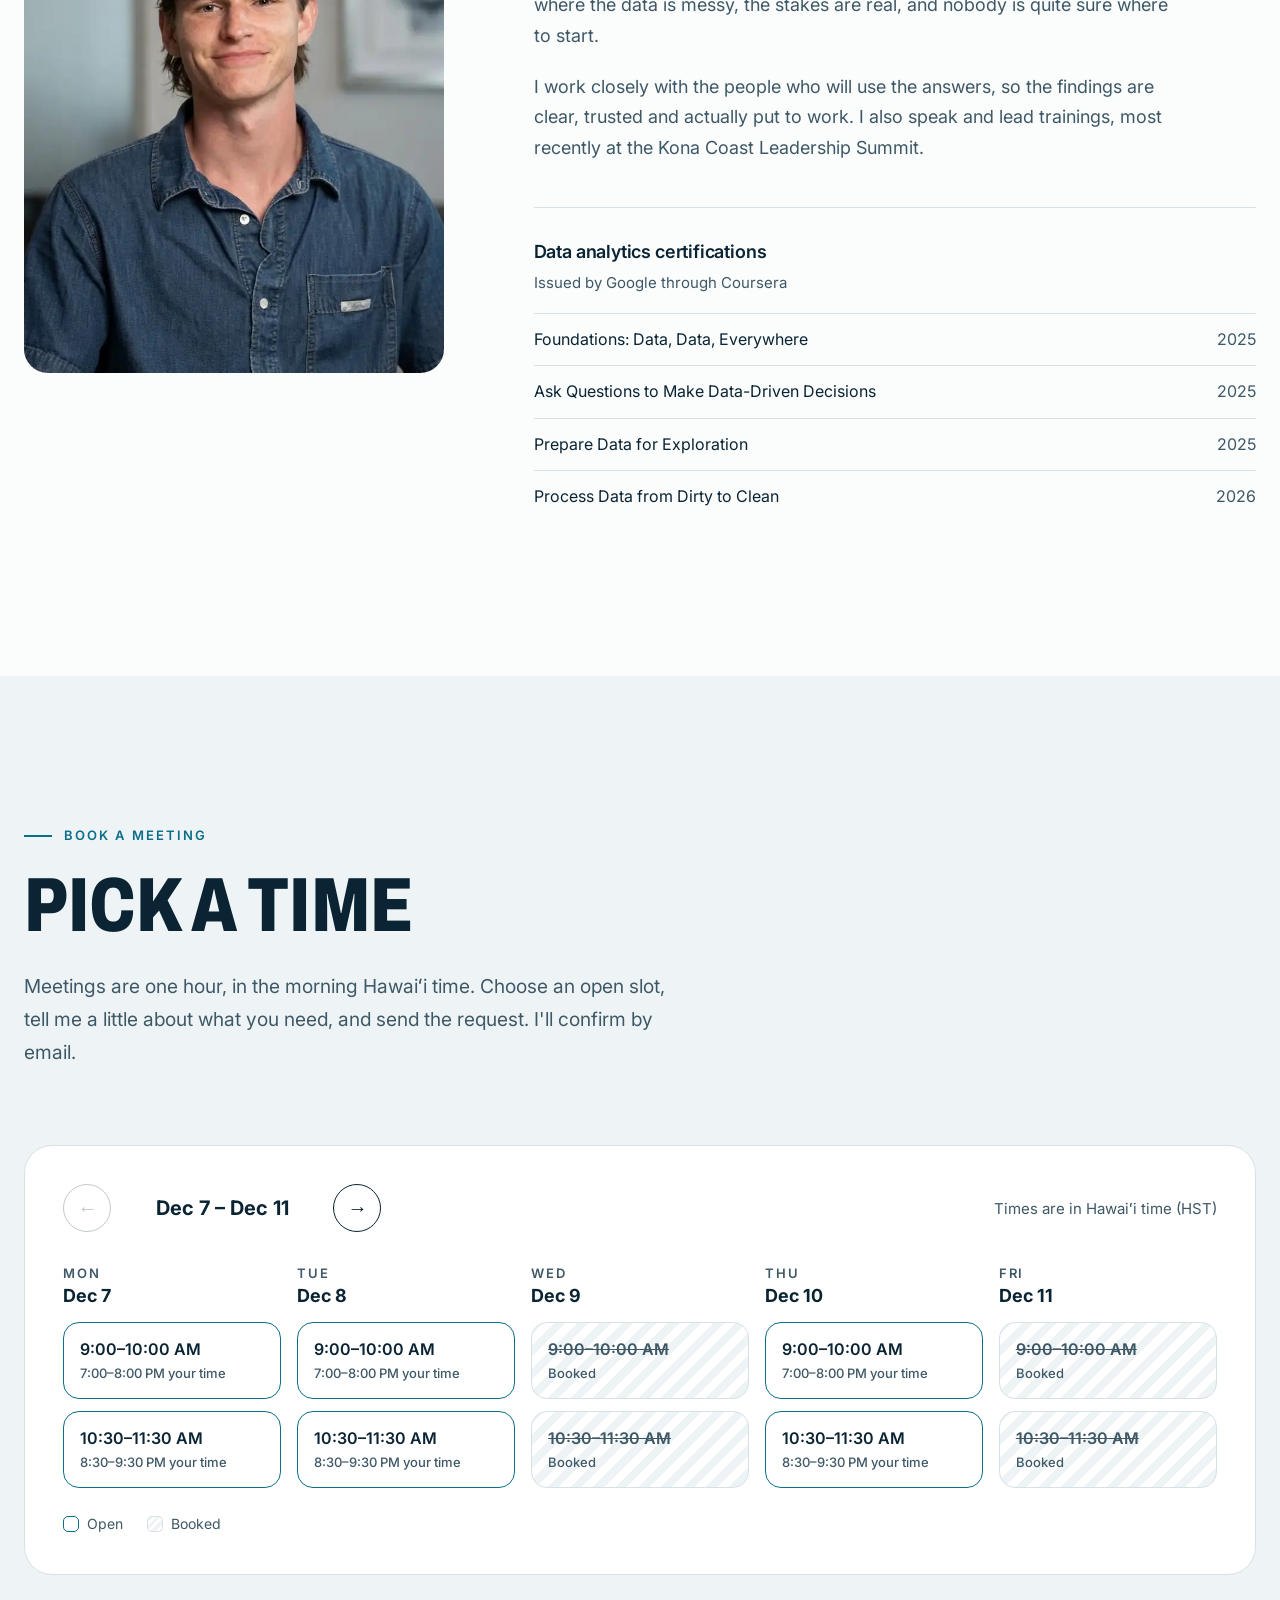
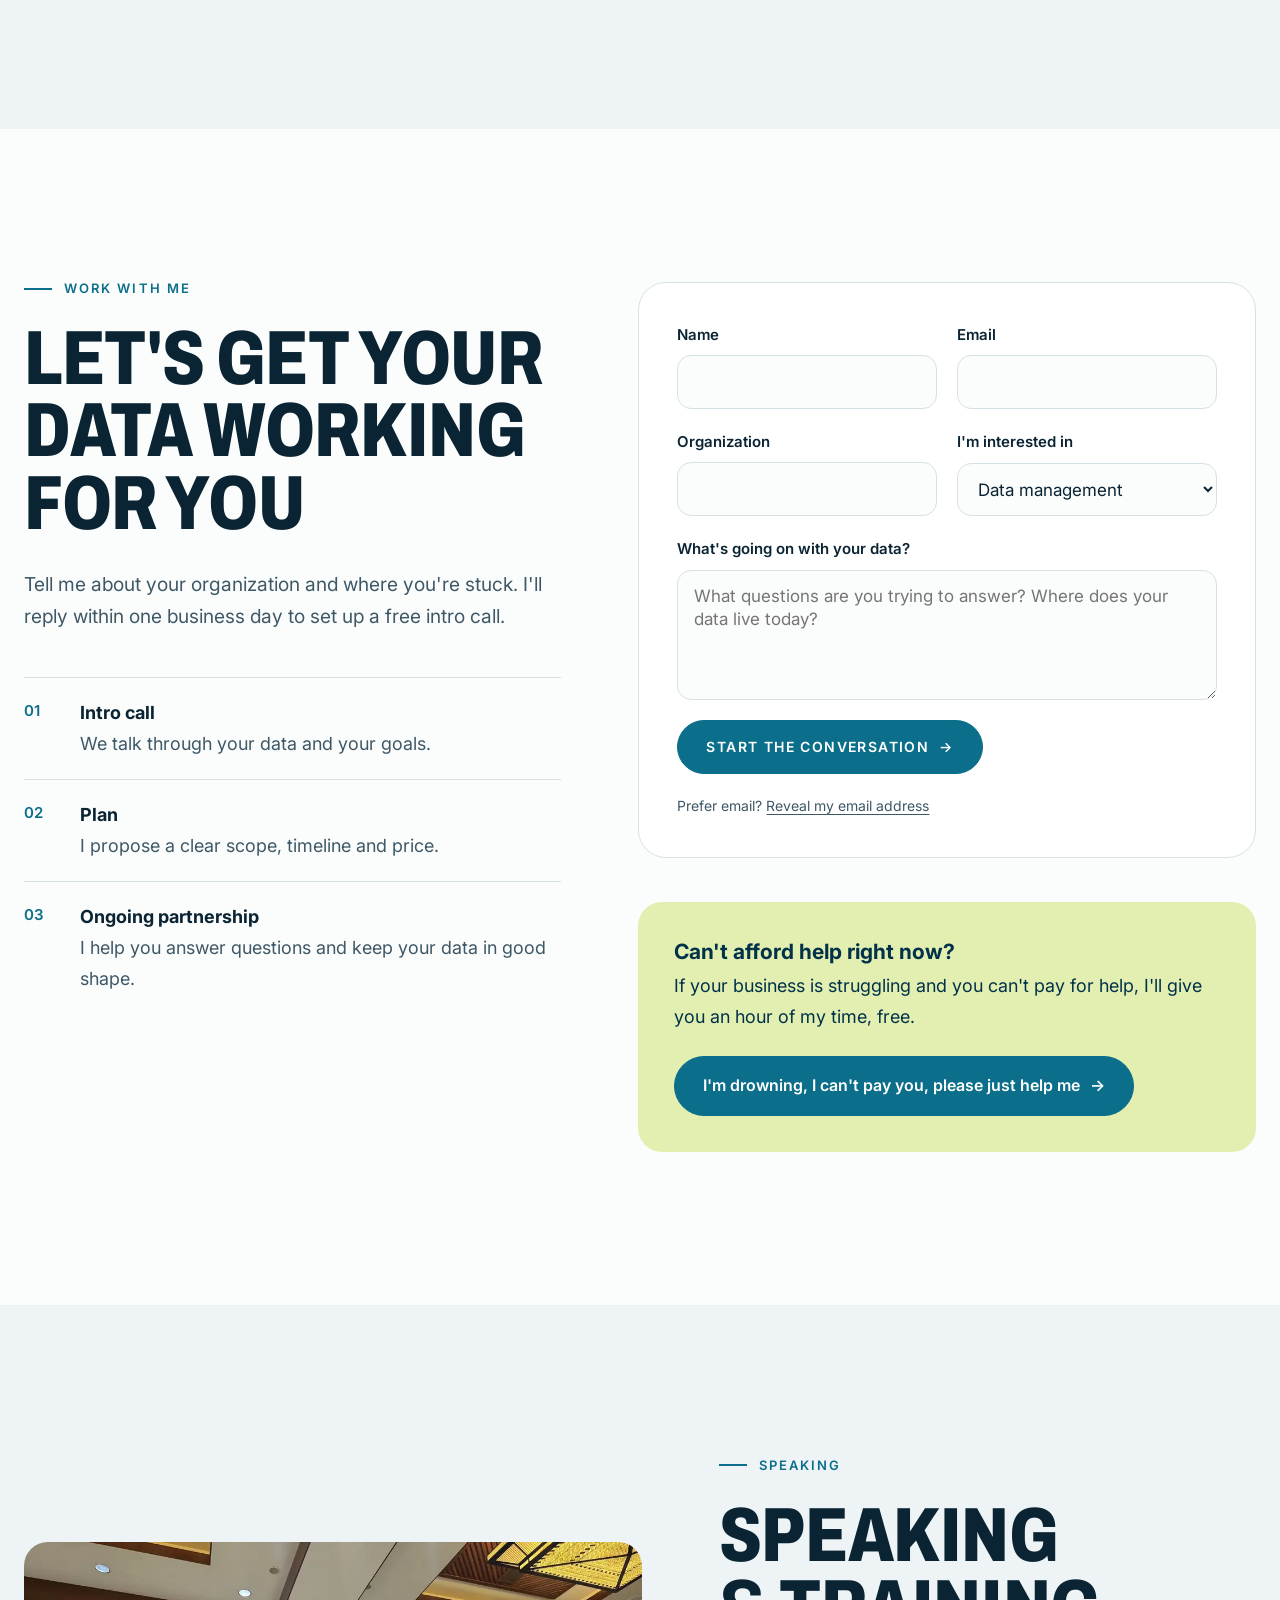
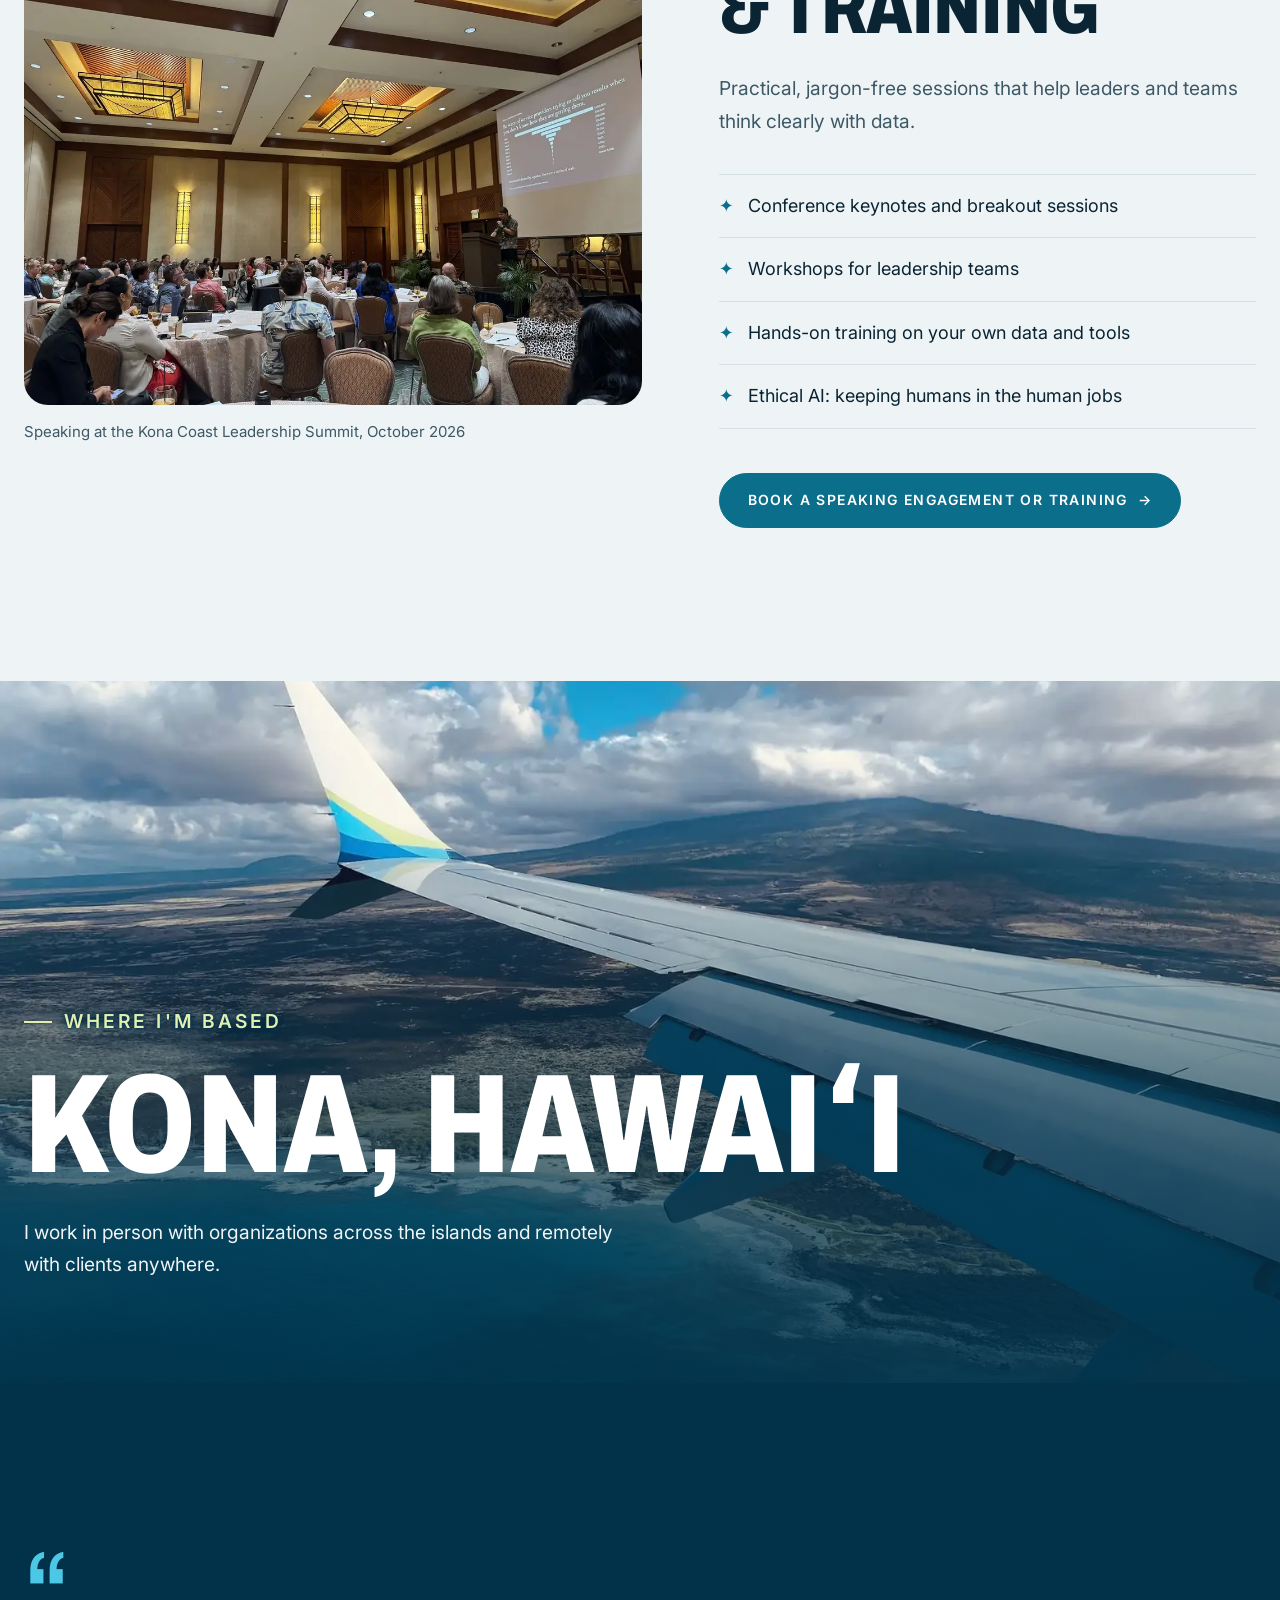
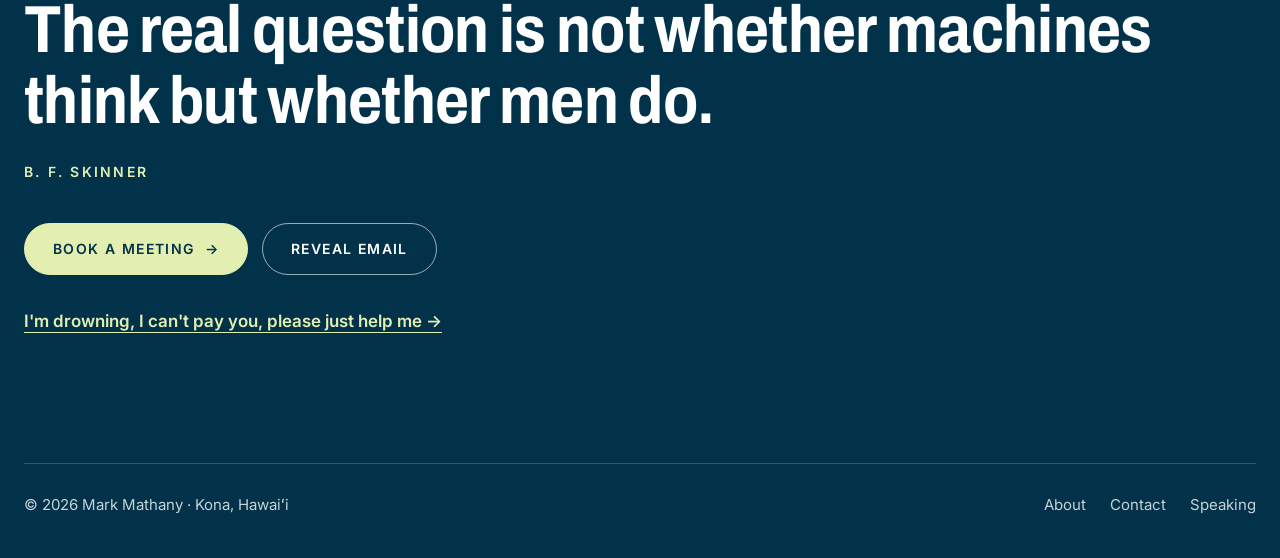
==== commit 3b61671d: "Keep the contact topic readable on tablets and the Kona label readable on short phones - Contact for" ====
--- a/index.html
+++ b/index.html
@@ -186,7 +186,7 @@
               <select name="interest">
                 <option>Data management</option>
                 <option>A specific problem</option>
-                <option>Dashboards and reporting</option>
+                <option>Dashboards &amp; reporting</option>
                 <option>Ethical AI practices</option>
                 <option>Speaking or training</option>
                 <option>Not sure yet</option>
@@ -232,8 +232,8 @@
           <label class="field">Email<input name="email" type="email" required autocomplete="email"></label>
           <label class="field">Organization<input name="organization" autocomplete="organization"></label>
           <label class="field">Event name<input name="event"></label>
-          <label class="field">Event date(s)<input name="dates" required placeholder="For example, March 12, 2027"></label>
-          <label class="field">Location<input name="location" placeholder="City and venue, or virtual"></label>
+          <label class="field">Event date(s)<input name="dates" required placeholder="For example, March 12"></label>
+          <label class="field">Location<input name="location" placeholder="City, venue or virtual"></label>
           <label class="field">Audience size
             <select name="audience" required>
               <option value="">Choose one</option>
--- a/styles.css
+++ b/styles.css
@@ -67,6 +67,8 @@
 .btn.lime:hover { background: #fff; border-color: #fff; }
 .btn.light { background: transparent; color: #fff; border-color: rgba(255, 255, 255, .6); }
 .btn.light:hover { background: #fff; color: var(--ocean-deep); }
+/* A revealed email address reads in its normal letters, not the button's spaced capitals */
+.btn[href^="mailto:"] { text-transform: none; letter-spacing: .02em; }
 .actions { display: flex; flex-wrap: wrap; gap: 14px; }
 @media (max-width: 600px) { .btn { padding-inline: 22px; letter-spacing: .06em; } }
 
@@ -145,7 +147,7 @@
 .service { display: grid; grid-template-columns: 64px minmax(0, 1fr) minmax(0, 1.15fr); gap: 12px 48px; align-items: baseline; padding: 40px 0; border-top: 1px solid var(--line); }
 .service:first-child { border-top: 1.5px solid var(--ink); }
 .service .num { font: 600 15px/1.6 var(--body); color: var(--lagoon); }
-.service h3 { font-family: var(--display); font-weight: 800; font-stretch: 78%; font-size: clamp(28px, 3vw, 42px); line-height: 1; text-transform: uppercase; }
+.service h3 { font-family: var(--display); font-weight: 800; font-stretch: 78%; font-size: clamp(28px, 3vw, 42px); line-height: 1; text-transform: uppercase; text-wrap: balance; }
 .service p { color: var(--muted); }
 @media (max-width: 760px) { .service { grid-template-columns: 36px minmax(0, 1fr); column-gap: 16px; } .service p { grid-column: 2; } }
 
@@ -170,7 +172,8 @@
 .place img { position: absolute; inset: 0; width: 100%; height: 100%; object-fit: cover; object-position: 50% 55%; }
 .place::after { content: ""; position: absolute; inset: 0; background: linear-gradient(180deg, rgba(1, 50, 74, 0) 20%, rgba(1, 50, 74, .55) 55%, rgba(1, 50, 74, .92) 100%); }
 .place .wrap { position: relative; z-index: 1; padding-block: clamp(56px, 8vw, 112px); }
-.place .eyebrow { color: var(--lime); }
+/* A dark halo keeps the small label readable where it crosses the white wing on short phones */
+.place .eyebrow { color: var(--lime); text-shadow: 0 0 1px var(--ocean-deep), 0 0 4px var(--ocean-deep), 0 0 10px var(--ocean-deep), 0 0 20px rgba(1, 50, 74, .8); }
 .place h2 { font-size: clamp(60px, 11vw, 168px); }
 .place p { max-width: 32em; margin-top: 24px; font-size: clamp(18px, 1.5vw, 21px); color: rgba(255, 255, 255, .94); }
 
@@ -255,7 +258,6 @@
 @media (max-width: 600px) {
   .booker { padding: 16px; }
   .confirm-time, .sent-title { font-size: 18px; }
-  .booking-sent .btn { line-height: 1.3; }
   .confirm, .booking-sent { gap: 14px; margin-top: 20px; padding-top: 20px; }
   .confirm .row { gap: 14px; }
   .confirm textarea { min-height: 100px; }
@@ -270,6 +272,8 @@
 }
 input:focus, select:focus, textarea:focus { outline: none; border-color: var(--lagoon); box-shadow: 0 0 0 4px rgba(11, 110, 138, .14); }
 textarea { min-height: 130px; resize: vertical; }
+/* A field the browser scrolls to (when tabbing, or one left empty) stays clear of the sticky header */
+input, select, textarea { scroll-margin-top: 130px; }
 /* Slightly tighter fields on phones, keeping 17px text so iPhones don't zoom in */
 @media (max-width: 600px) { .field { gap: 6px; } input, select, textarea { padding: 12px 14px; } }
 .form-note { font-size: 14px; color: var(--muted); }
@@ -285,9 +289,13 @@
 .inquiry form { display: grid; gap: 20px; padding: clamp(24px, 3vw, 44px); border: 1px solid var(--line); border-radius: 28px; background: var(--surface); }
 .row { display: grid; grid-template-columns: 1fr 1fr; gap: 20px; }
 form .btn { justify-self: start; cursor: pointer; }
+/* Long uppercase buttons wrap on phones: give the lines room */
+form .btn, [data-open-form], .booking-sent .btn { line-height: 1.2; }
 .inquiry .aside-link { margin-top: 28px; font-size: 16px; color: var(--muted); }
 .inquiry .aside-link a { color: var(--lagoon); font-weight: 600; text-underline-offset: 4px; }
 @media (max-width: 900px) { .inquiry .wrap, .row { grid-template-columns: 1fr; } }
+/* Up to 1240px the contact form sits in a narrow column: one field per row so the chosen topic isn't cut off */
+@media (max-width: 1240px) { #inquiry-form .row { grid-template-columns: 1fr; } }
 
 /* ---------- Free help (lifeline) ---------- */
 .lifeline { margin-top: 44px; padding: clamp(24px, 3vw, 36px); border-radius: 24px; background: var(--lime); color: var(--ocean-deep); }
@@ -316,12 +324,12 @@
 .promise p { font-family: var(--display); font-weight: 800; font-stretch: 78%; font-size: clamp(32px, 4.6vw, 64px); line-height: 1.05; text-transform: uppercase; }
 .promise b { font-weight: inherit; white-space: nowrap; }
 .promise span { display: inline-block; margin-inline: .35em; color: var(--lagoon); font-size: .6em; vertical-align: .2em; }
-@media (max-width: 600px) { .promise b { display: block; } .promise span { display: none; } }
+@media (max-width: 640px) { .promise b { display: block; } .promise span { display: none; } }
 
 .story .wrap { display: grid; grid-template-columns: minmax(0, 1fr) minmax(0, 1fr); gap: 32px clamp(40px, 6vw, 96px); align-items: start; }
 .story h2 { font-size: clamp(40px, 5vw, 72px); }
 .story h2 em { font-style: normal; color: var(--lagoon); }
-.story p:not(.eyebrow) { font-size: clamp(19px, 1.5vw, 21px); color: var(--muted); }
+.story p:not(.eyebrow) { max-width: 34em; font-size: clamp(19px, 1.5vw, 21px); color: var(--muted); }
 .story p + p { margin-top: 22px; }
 .story .offer { color: var(--ink) !important; font-weight: 600; }
 .signoff { display: flex; align-items: center; gap: 16px; margin-top: 32px; }
@@ -333,7 +341,7 @@
 .hour { padding-top: 0; }
 .ask-list { background: var(--cloud); }
 .pills { display: flex; flex-wrap: wrap; gap: 14px; list-style: none; margin: clamp(44px, 6vw, 72px) 0 0; padding: 0; }
-.pills li { padding: 14px 24px; border: 1.5px solid var(--line); border-radius: 999px; background: var(--surface); font: 600 clamp(17px, 1.5vw, 20px)/1.35 var(--body); color: var(--ocean); }
+.pills li { padding: 14px 24px; border: 1.5px solid var(--line); border-radius: 999px; background: var(--surface); font: 600 clamp(17px, 1.5vw, 20px)/1.35 var(--body); color: var(--ocean); text-wrap: pretty; }
 
 /* ---------- Footer ---------- */
 .site-footer { padding: clamp(96px, 12vw, 160px) 0 40px; background: var(--ocean-deep); color: #fff; }
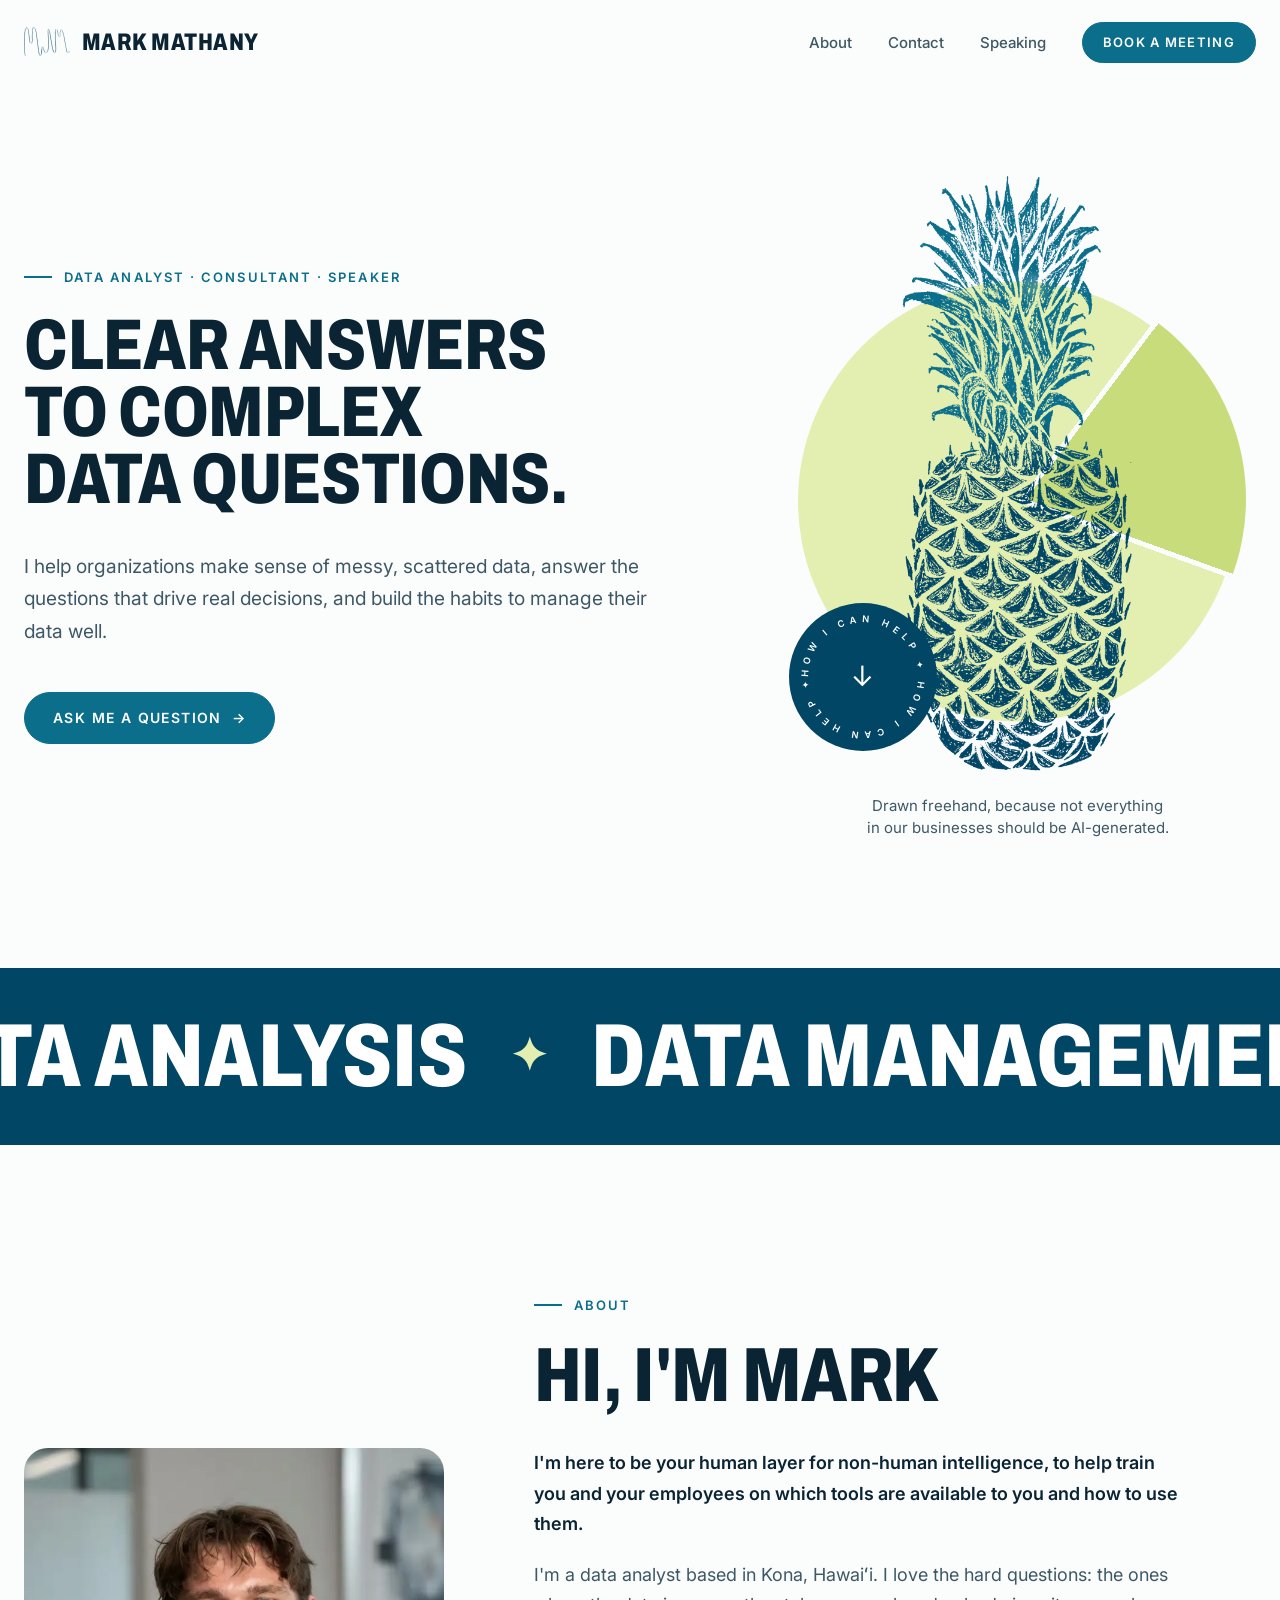
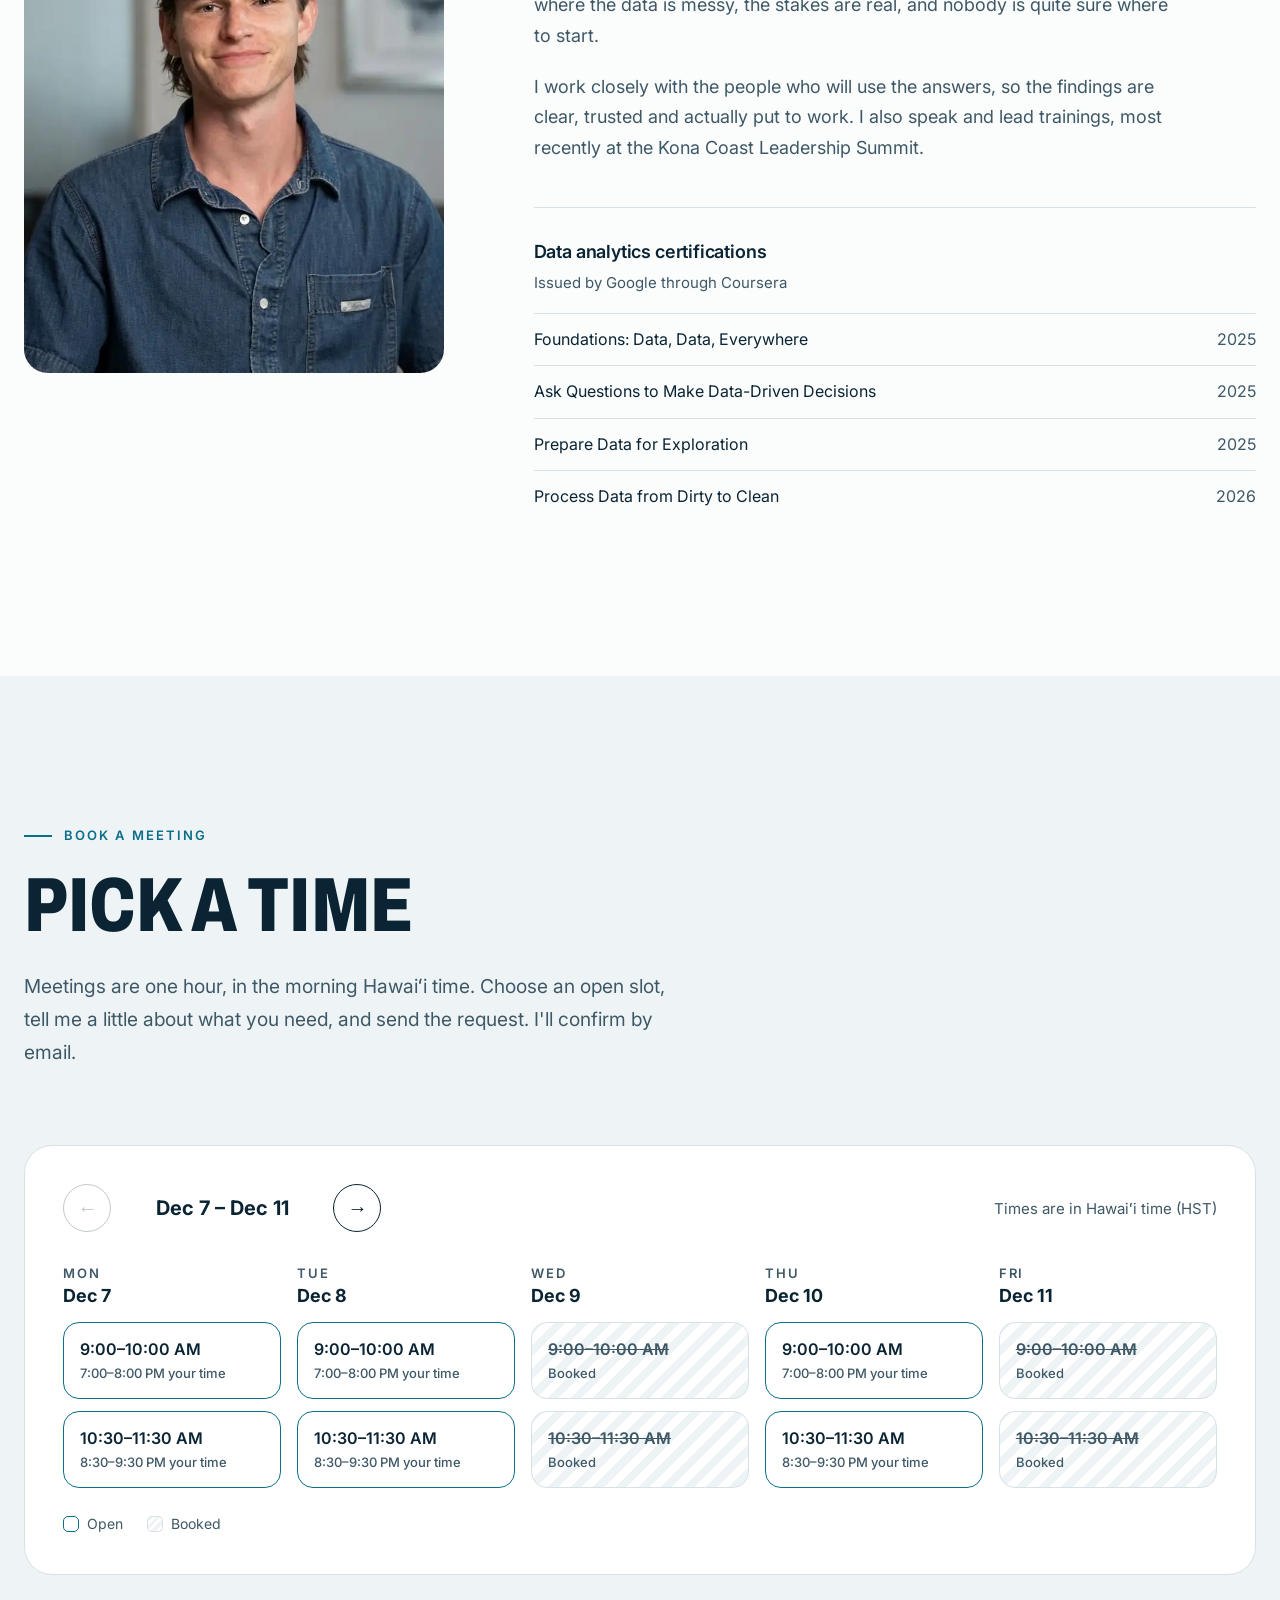
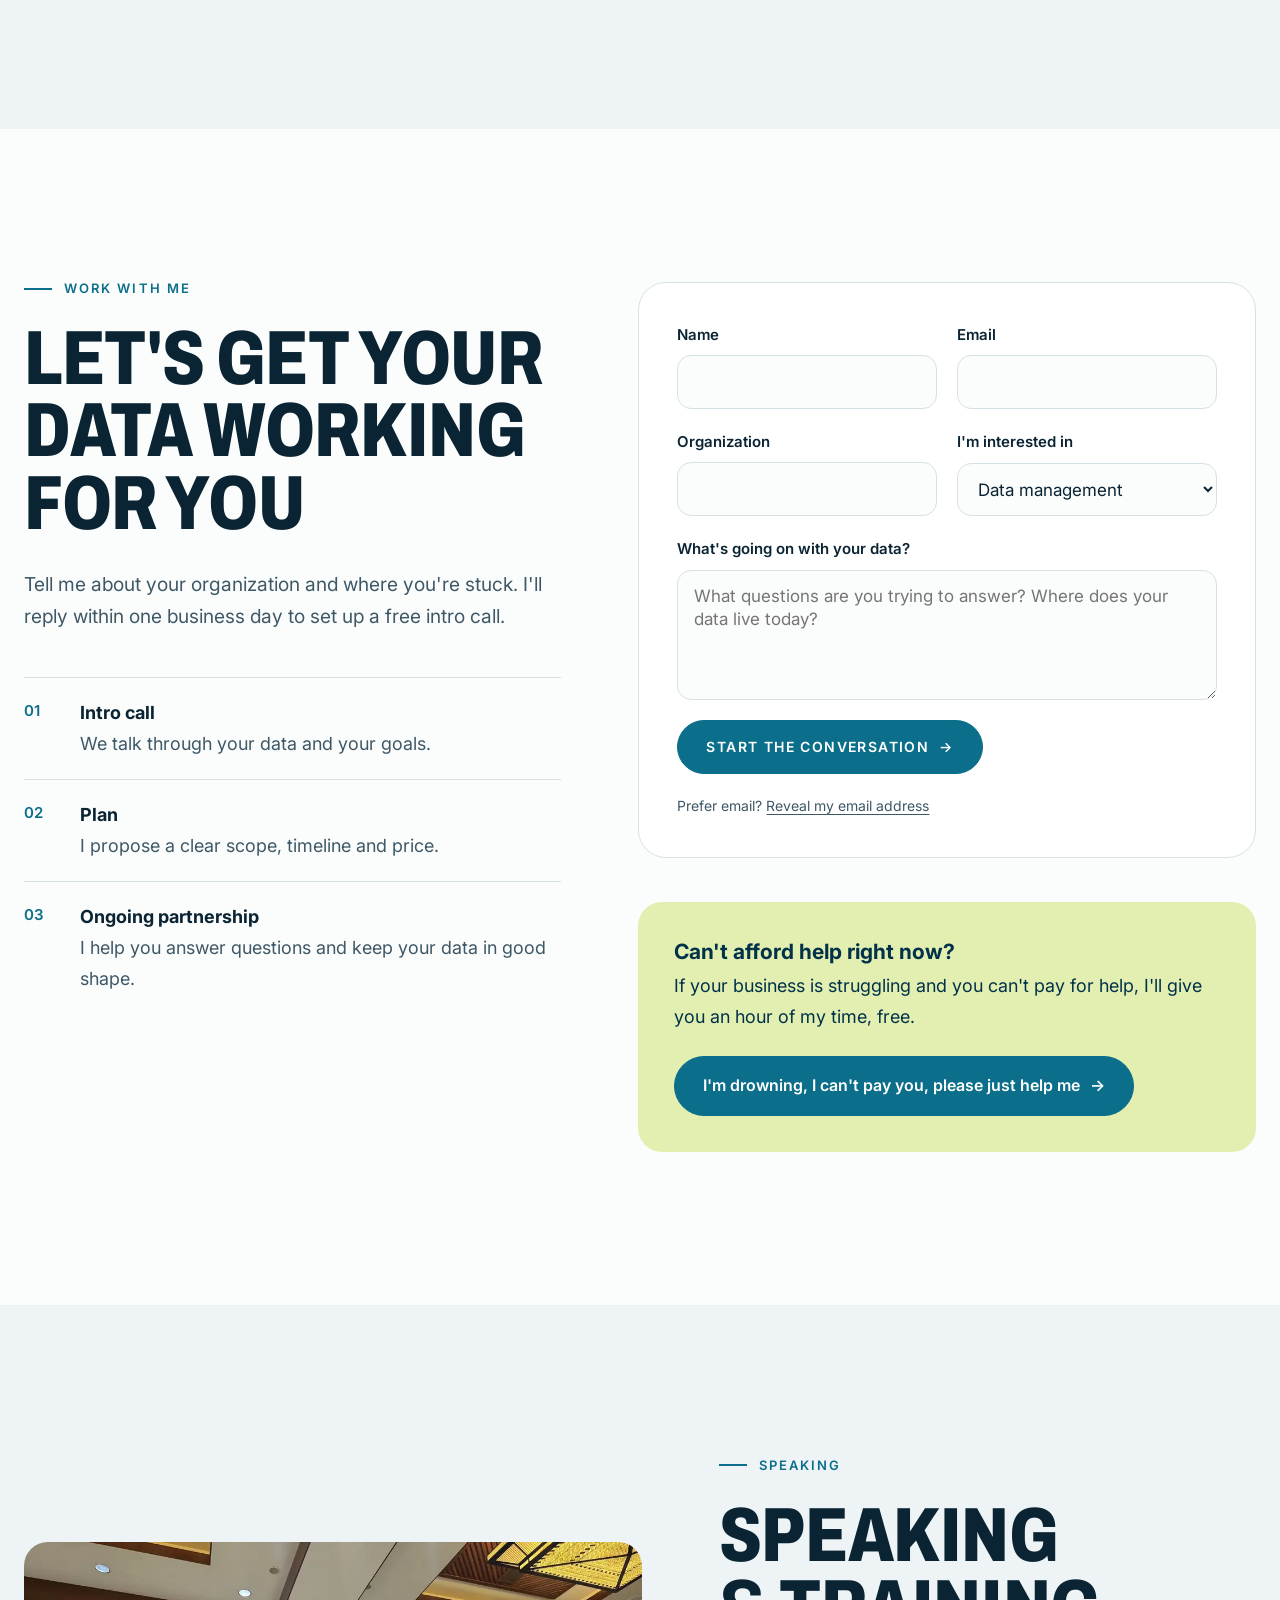
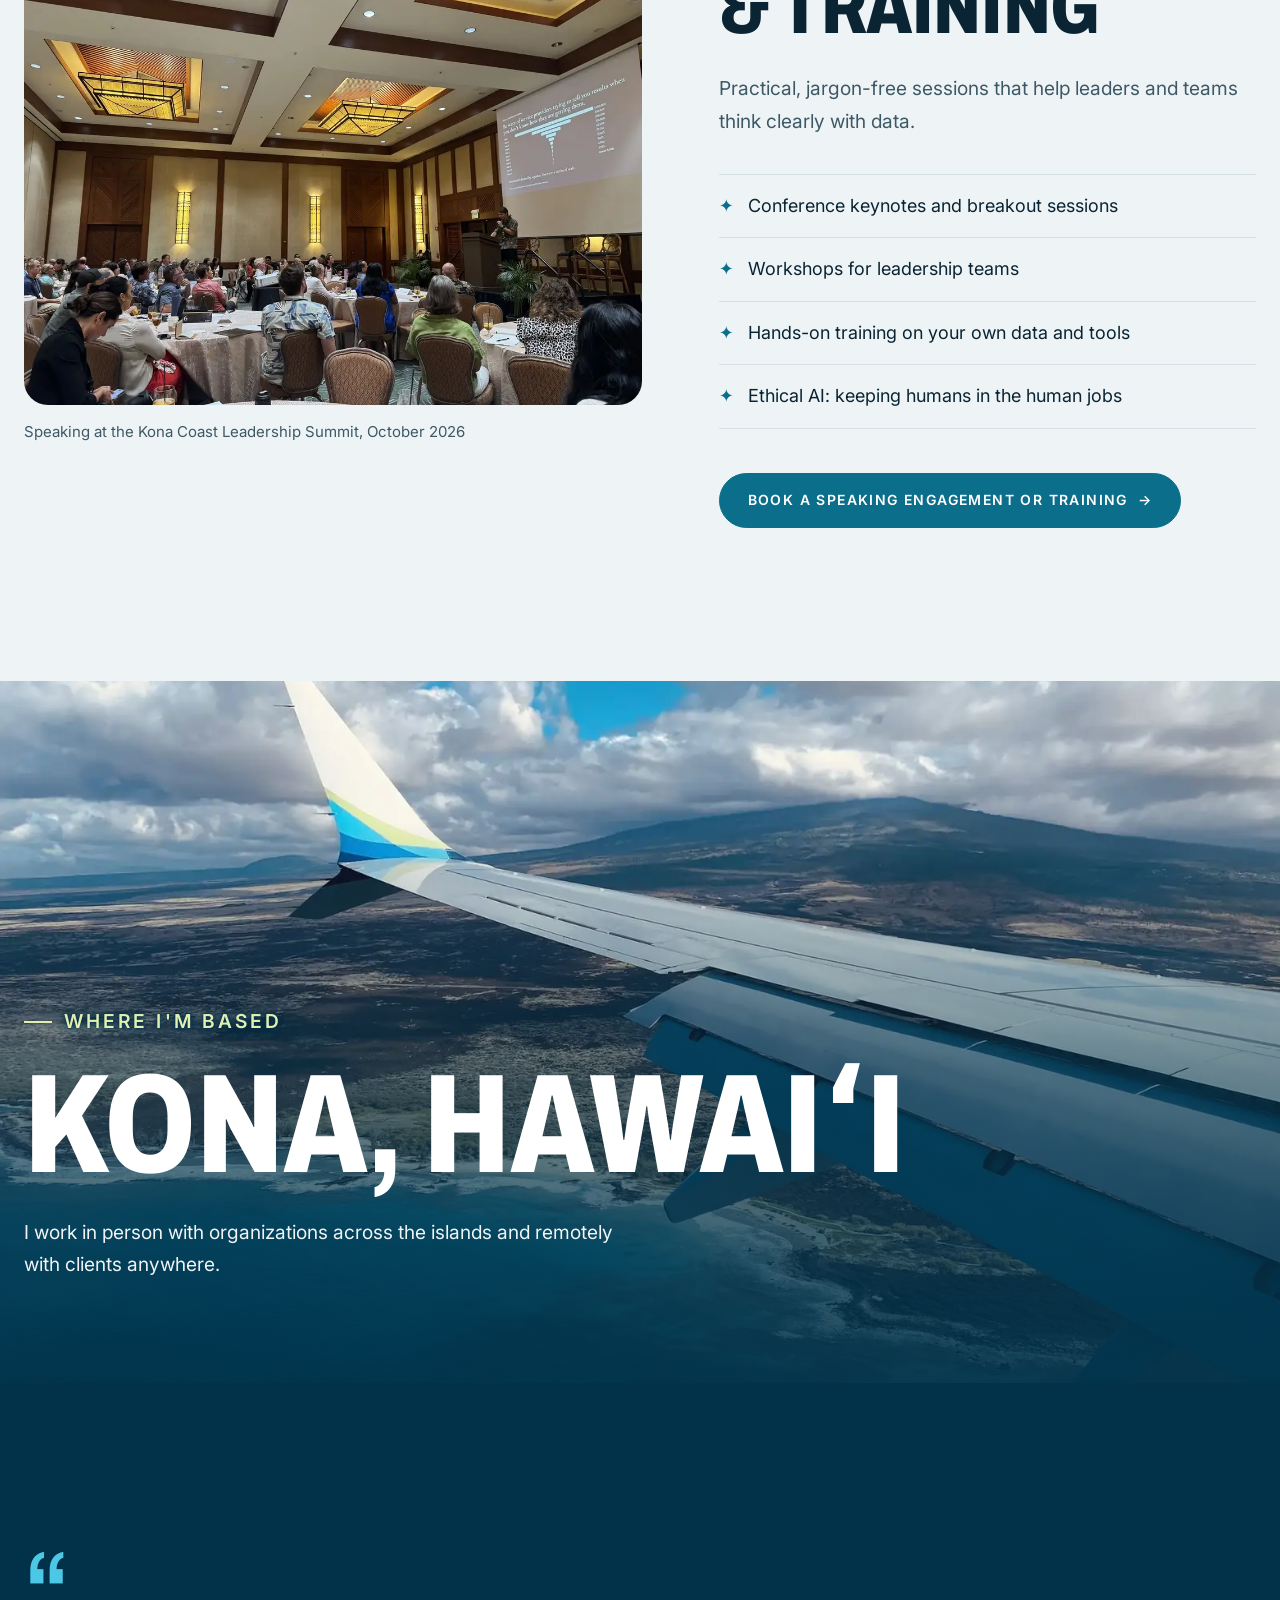
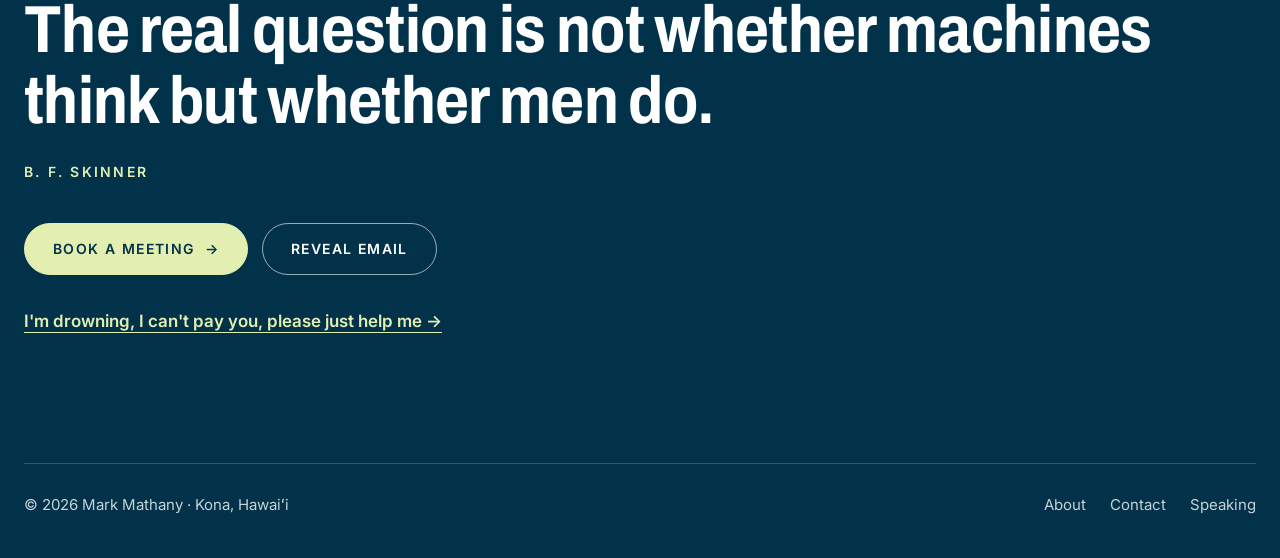
==== commit adb721ef: "Show a pop-up after pressing send that says when the message went through Every form (booking, conta" ====
--- a/index.html
+++ b/index.html
@@ -225,7 +225,7 @@
         </ul>
         <a class="btn" href="#speaking-form" data-open-form aria-controls="speaking-form" aria-expanded="false">Book a speaking engagement or training <span class="arrow" aria-hidden="true">→</span></a>
       </div>
-      <form class="speaking-form" id="speaking-form" data-subject="Speaking request" data-thanks="Thanks! Your speaking request is on its way. I'll reply within one business day.">
+      <form class="speaking-form" id="speaking-form" data-subject="Speaking request" data-sent-title="Request sent" data-thanks="Your speaking request is on its way. I'll reply within one business day.">
         <h3 tabindex="-1">Tell me about your event</h3>
         <div class="fields">
           <label class="field">Name<input name="name" required autocomplete="name"></label>
--- a/styles.css
+++ b/styles.css
@@ -98,6 +98,8 @@
 
 /* ---------- Hero ---------- */
 .hero { padding-block: clamp(48px, 7vw, 112px) clamp(80px, 10vw, 140px); scroll-margin-top: 85px; }
+/* "Skip to content" leaves the first label below the sticky header, like the logo's #top link */
+#main { scroll-margin-top: 85px; }
 .hero .wrap { display: grid; grid-template-columns: minmax(0, 1.45fr) minmax(0, 1fr); gap: clamp(32px, 5vw, 80px); align-items: center; }
 .hero h1 { margin-bottom: 36px; }
 .hero .lede { margin-bottom: 44px; }
@@ -274,11 +276,47 @@
 textarea { min-height: 130px; resize: vertical; }
 /* A field the browser scrolls to (when tabbing, or one left empty) stays clear of the sticky header */
 input, select, textarea { scroll-margin-top: 130px; }
+/* Links and buttons reached with Tab or Shift+Tab stay clear of it too */
+main a, main button, .site-footer a, .site-footer button { scroll-margin-top: 100px; }
 /* Slightly tighter fields on phones, keeping 17px text so iPhones don't zoom in */
 @media (max-width: 600px) { .field { gap: 6px; } input, select, textarea { padding: 12px 14px; } }
 .form-note { font-size: 14px; color: var(--muted); }
 .show-email { padding: 0; border: 0; background: none; color: inherit; font: inherit; text-decoration: underline; text-underline-offset: 3px; }
 [data-show-email] { cursor: pointer; }
+
+/* ---------- Pop-up after pressing send ---------- */
+.popup {
+  width: min(440px, 100% - 40px); padding: 0; border: 0; border-radius: 28px;
+  background: var(--surface); color: var(--ink); box-shadow: 0 30px 80px -20px rgba(1, 50, 74, .5);
+  animation: pop-in .35s cubic-bezier(.2, .8, .2, 1);
+}
+.popup::backdrop { background: rgba(1, 50, 74, .6); -webkit-backdrop-filter: blur(3px); backdrop-filter: blur(3px); animation: fade-in .25s ease; }
+.popup-card { display: grid; justify-items: center; gap: 12px; padding: clamp(32px, 7vw, 48px) clamp(22px, 6vw, 40px) clamp(28px, 6vw, 40px); text-align: center; }
+.popup [hidden] { display: none; }
+.popup-icon { display: grid; place-items: center; width: 76px; height: 76px; margin-bottom: 10px; border-radius: 50%; background: var(--lime); color: var(--ocean-deep); font: 800 40px/1 var(--display); }
+/* Sending: a turning ring. Sent: a check mark that pops in. */
+.popup[data-state="sending"] .popup-icon { background: none; border: 6px solid var(--cloud); border-top-color: var(--lagoon); animation: spin .8s linear infinite; }
+.popup[data-state="sent"] .popup-icon { animation: check-in .45s cubic-bezier(.3, 1.5, .5, 1); }
+.popup[data-state="sent"] .popup-icon::after { content: ""; width: 32px; height: 17px; margin-top: -8px; border: solid currentColor; border-width: 0 0 6px 6px; transform: rotate(-45deg); }
+.popup[data-state="error"] .popup-icon { background: var(--cloud); color: var(--ocean); }
+.popup[data-state="error"] .popup-icon::after { content: "!"; }
+.popup[data-state="email-app"] .popup-icon::after { content: "→"; font: 600 34px/1 var(--body); }
+.popup-title { font-size: clamp(36px, 9vw, 46px); }
+.popup-time { font: 700 18px/1.4 var(--body); text-wrap: balance; }
+.popup-time small { display: block; font: 500 15px/1.5 var(--body); color: var(--muted); }
+.popup-text { max-width: 26em; font-size: 17px; line-height: 1.6; color: var(--muted); text-wrap: pretty; overflow-wrap: anywhere; }
+.popup-text a { color: var(--lagoon); font-weight: 600; text-underline-offset: 3px; }
+.popup .btn { margin-top: 16px; cursor: pointer; }
+/* Phones turned sideways: a smaller card that fits without scrolling */
+@media (max-height: 500px) {
+  .popup-card { gap: 8px; padding-block: 24px; }
+  .popup-icon { width: 56px; height: 56px; margin-bottom: 4px; }
+  .popup-title { font-size: 32px; }
+  .popup .btn { margin-top: 6px; }
+}
+@keyframes pop-in { from { opacity: 0; transform: translateY(14px) scale(.96); } }
+@keyframes check-in { from { opacity: 0; transform: scale(.5); } }
+@keyframes fade-in { from { opacity: 0; } }
 
 /* ---------- Work with me ---------- */
 .inquiry .wrap { display: grid; grid-template-columns: minmax(0, 1fr) minmax(0, 1.15fr); gap: clamp(40px, 6vw, 96px); align-items: start; }
@@ -374,7 +412,7 @@
   position: absolute; transform: translate(-50%, -50%); white-space: nowrap; opacity: 0; transition: opacity .2s;
   font: 700 12px/1 var(--body); letter-spacing: .14em; text-transform: uppercase; color: var(--ocean-deep);
 }
-html.has-cursor, html.has-cursor * { cursor: none !important; }
+html.has-cursor:not(.popup-open), html.has-cursor:not(.popup-open) * { cursor: none !important; }
 html.has-cursor input, html.has-cursor textarea { cursor: text !important; }
 .cursor-visible .cursor-dot, .cursor-visible .cursor-ring { opacity: 1; }
 .cursor-link .cursor-ring i { transform: scale(1.5); border-color: var(--lagoon); background: rgba(76, 199, 230, .16); }
@@ -385,8 +423,11 @@
 .cursor-dark .cursor-dot { background: var(--lime); }
 .cursor-dark:not(.cursor-drag) .cursor-ring i { border-color: var(--lime); }
 .cursor-text .cursor-dot, .cursor-text .cursor-ring { opacity: 0 !important; }
+/* The pop-up sits above everything, the drawn cursor too, so the usual pointer is back while it's open */
+.popup-open .cursor-dot, .popup-open .cursor-ring { display: none; }
 
 @media (prefers-reduced-motion: reduce) {
   html { scroll-behavior: auto; }
   *, *::before, *::after { animation: none !important; transition: none !important; }
-}
+  .popup::backdrop { animation: none; }
+}
